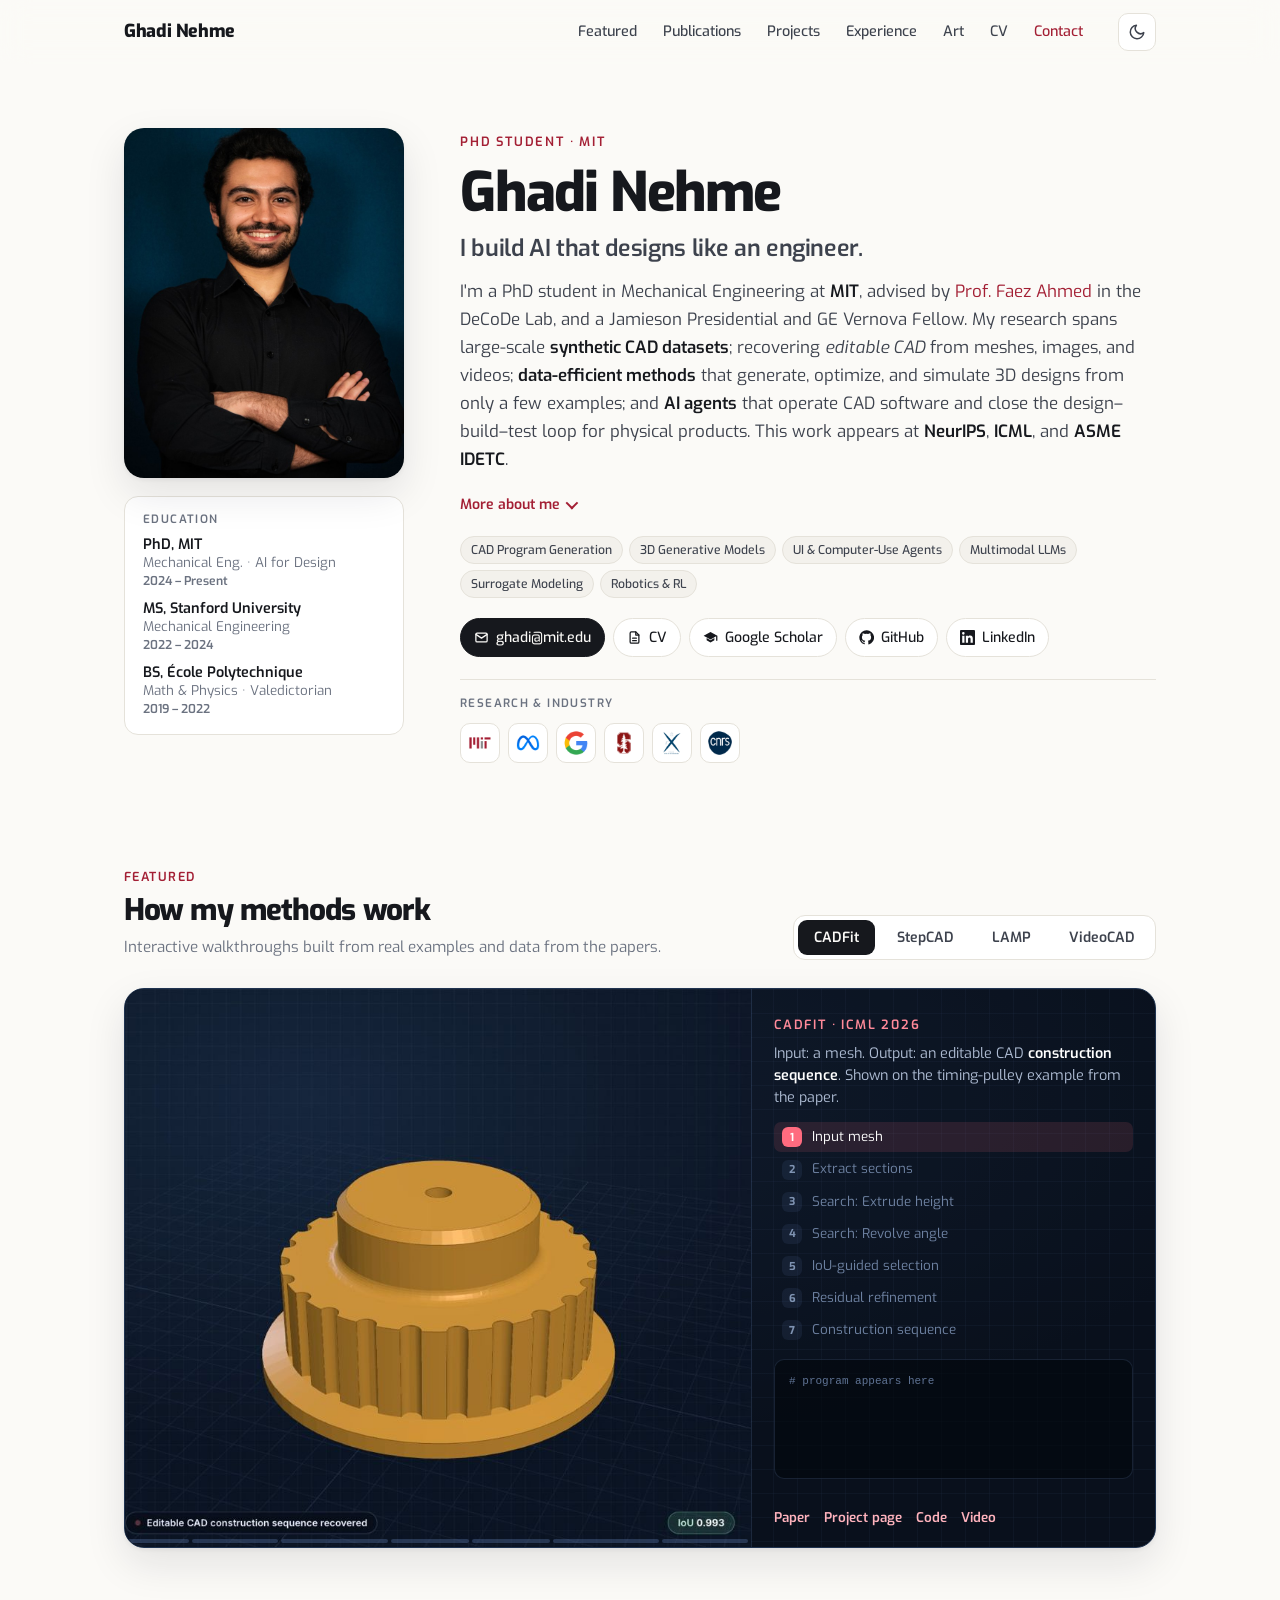
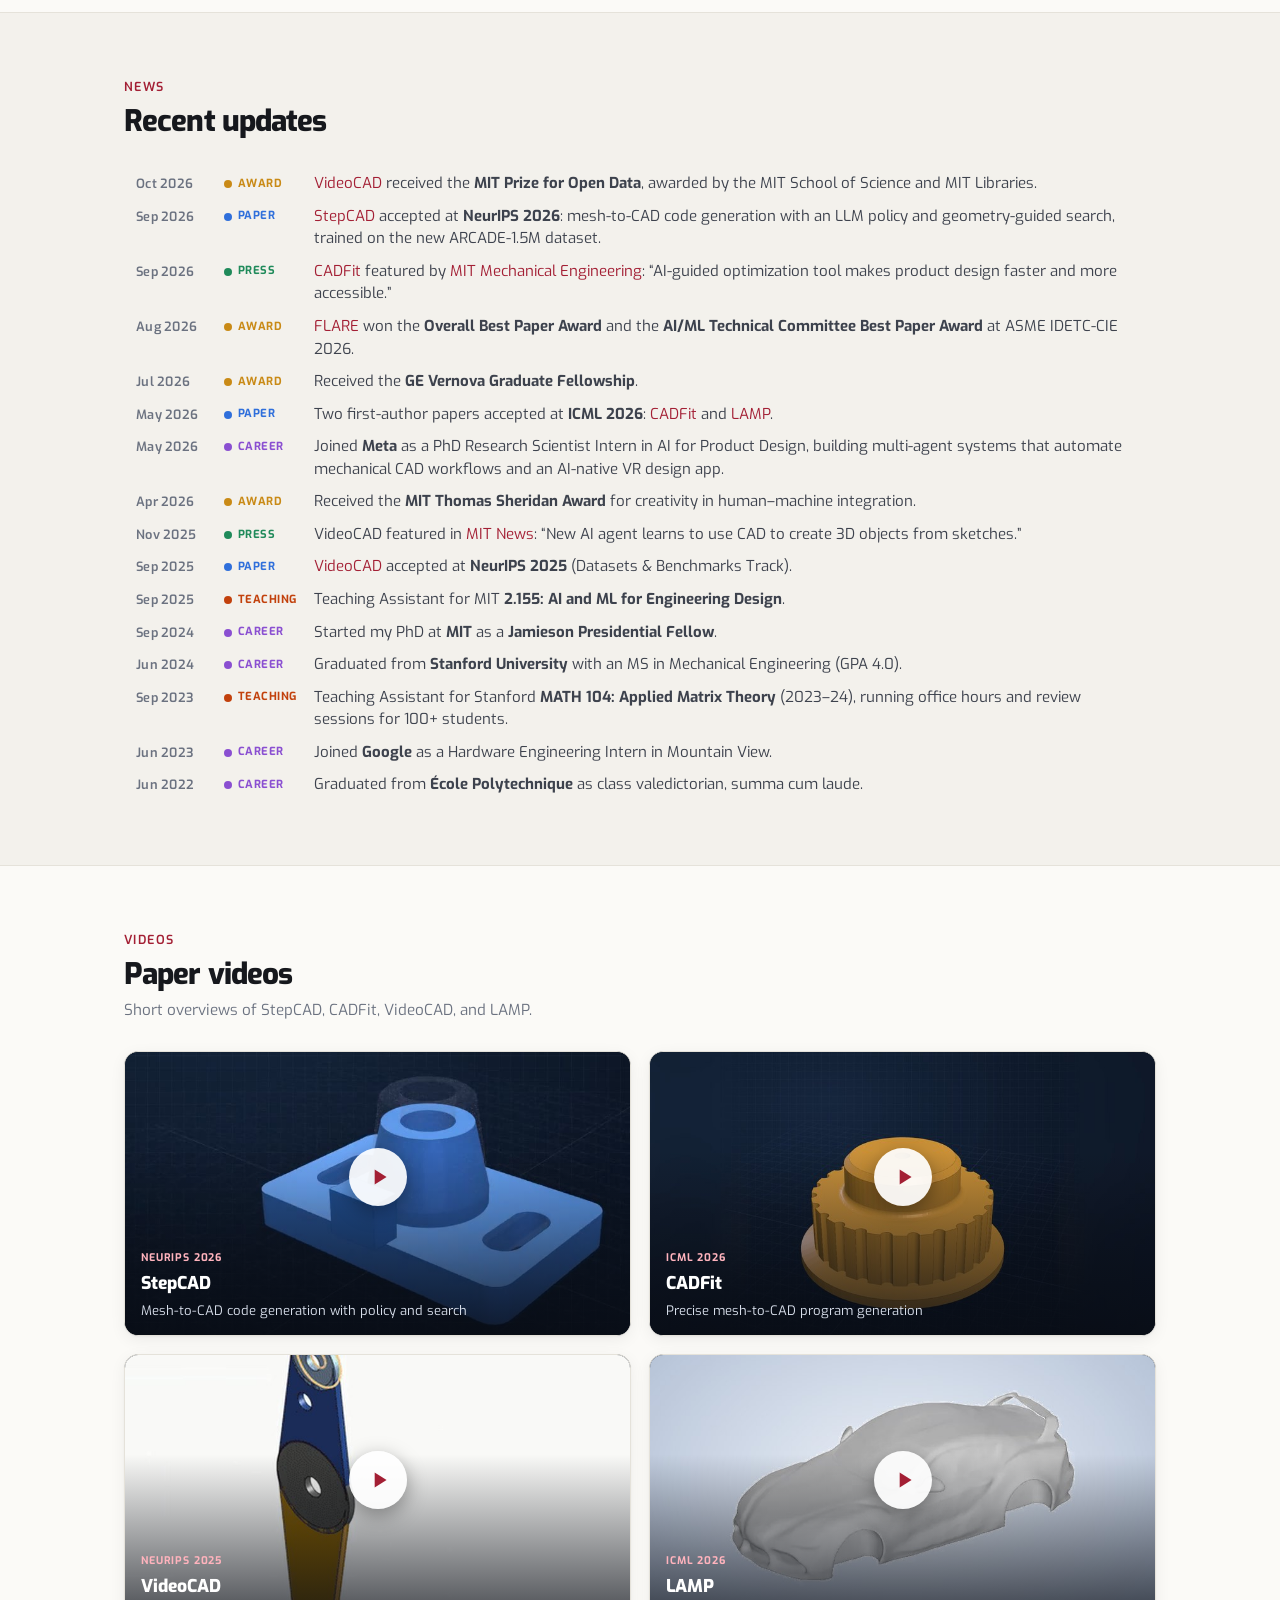
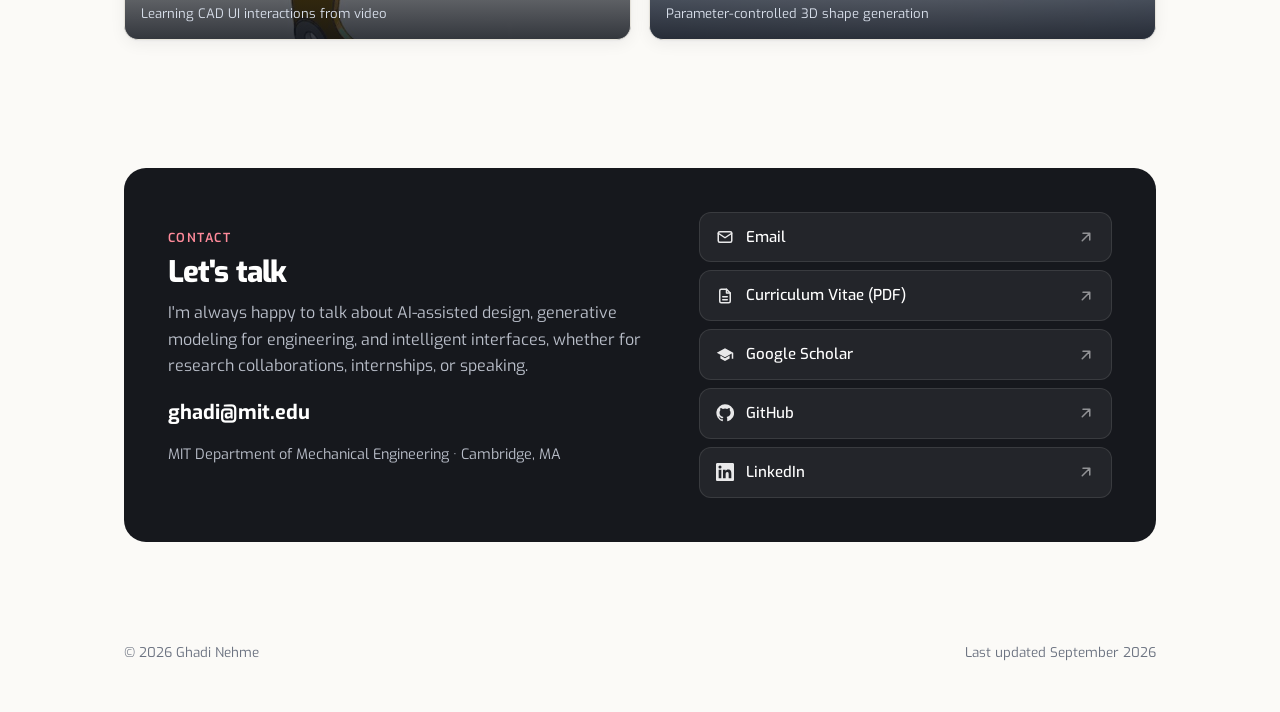
==== index.html @ 78002373 "Add StepCAD video to videos section, showcase and publications Co-Authored-By: Claude Opus 5.5 <nore" ====
<!DOCTYPE html>
<html lang="en">
<head>
  <meta charset="utf-8">
  <meta name="viewport" content="width=device-width, initial-scale=1">
  <title>Ghadi Nehme · MIT PhD Student in AI for Design</title>
  <meta name="description" content="Ghadi Nehme is a PhD student at MIT (DeCoDe Lab, advised by Prof. Faez Ahmed) working on AI for engineering design: CAD generation, 3D generative models, and design agents.">
  <meta name="author" content="Ghadi Nehme">
  <meta property="og:title" content="Ghadi Nehme · MIT · AI for engineering design">
  <meta property="og:description" content="MIT PhD student building AI for engineering design: StepCAD & VideoCAD (NeurIPS), CADFit & LAMP (ICML 2026), FLARE (IDETC 2026 Best Paper).">
  <meta property="og:type" content="website">
  <meta property="og:url" content="https://ghadinehme.com/">
  <meta name="twitter:card" content="summary_large_image">
  <meta property="og:image" content="https://ghadinehme.com/assets/img/og-2026.jpg">
  <meta property="og:image:width" content="1200">
  <meta property="og:image:height" content="630">
  <meta property="og:image:alt" content="Ghadi Nehme, PhD student at MIT: NeurIPS 2025 and 2026, ICML 2026, IDETC 2026 Best Paper">
  <meta name="twitter:title" content="Ghadi Nehme · MIT · AI for engineering design">
  <meta name="twitter:description" content="MIT PhD student building AI for engineering design: StepCAD & VideoCAD (NeurIPS), CADFit & LAMP (ICML 2026), FLARE (IDETC 2026 Best Paper).">
  <meta name="twitter:image" content="https://ghadinehme.com/assets/img/og-2026.jpg">
  <link rel="icon" href="assets/img/favicon.svg" type="image/svg+xml">
  <link rel="preconnect" href="https://fonts.googleapis.com">
  <link rel="preconnect" href="https://fonts.gstatic.com" crossorigin>
  <link href="https://fonts.googleapis.com/css2?family=Exo:ital,wght@0,400;0,500;0,600;0,700;0,800;1,400;1,500&display=swap" rel="stylesheet">
  <link rel="stylesheet" href="assets/css/style.css?v=20">

  <script>
    (function () {
      try {
        var t = localStorage.getItem('theme');
        if (!t) t = matchMedia('(prefers-color-scheme: dark)').matches ? 'dark' : 'light';
        document.documentElement.setAttribute('data-theme', t);
      } catch (e) {}
    })();
  </script>
  <script type="application/ld+json">
  {
    "@context": "https://schema.org",
    "@type": "Person",
    "name": "Ghadi Nehme",
    "jobTitle": "PhD Student",
    "affiliation": { "@type": "Organization", "name": "Massachusetts Institute of Technology" },
    "alumniOf": ["Stanford University", "École Polytechnique"],
    "email": "mailto:ghadi@mit.edu",
    "url": "https://ghadinehme.com/",
    "sameAs": [
      "https://scholar.google.com/citations?user=AfQYxYMAAAAJ",
      "https://github.com/ghadinehme",
      "https://www.linkedin.com/in/ghadi-nehme/"
    ]
  }
  </script>
  <link rel="canonical" href="https://ghadinehme.com/">
</head>
<body>
<a class="skip" href="#main">Skip to content</a>
<!-- SVG icon sprite -->
<svg width="0" height="0" style="position:absolute" aria-hidden="true">
  <defs>
    <symbol id="i-mail" viewBox="0 0 24 24" fill="none" stroke="currentColor" stroke-width="2" stroke-linecap="round" stroke-linejoin="round"><rect x="3" y="5" width="18" height="14" rx="2"/><path d="m3 7 9 6 9-6"/></symbol>
    <symbol id="i-file" viewBox="0 0 24 24" fill="none" stroke="currentColor" stroke-width="2" stroke-linecap="round" stroke-linejoin="round"><path d="M14 3H7a2 2 0 0 0-2 2v14a2 2 0 0 0 2 2h10a2 2 0 0 0 2-2V8z"/><path d="M14 3v5h5M9 13h6M9 17h6"/></symbol>
    <symbol id="i-scholar" viewBox="0 0 24 24" fill="currentColor"><path d="M12 3 1 9l11 6 9-4.91V17h2V9L12 3zm-6.18 9.72v3.8L12 20l6.18-3.48v-3.8L12 16.2l-6.18-3.48z"/></symbol>
    <symbol id="i-github" viewBox="0 0 24 24" fill="currentColor"><path d="M12 .5a11.5 11.5 0 0 0-3.64 22.41c.58.1.79-.25.79-.56v-2c-3.2.7-3.88-1.37-3.88-1.37-.52-1.33-1.28-1.69-1.28-1.69-1.05-.72.08-.7.08-.7 1.16.08 1.77 1.19 1.77 1.19 1.03 1.77 2.7 1.26 3.36.96.1-.75.4-1.26.73-1.55-2.55-.29-5.24-1.28-5.24-5.69 0-1.26.45-2.28 1.19-3.09-.12-.29-.52-1.46.11-3.05 0 0 .97-.31 3.17 1.18a11 11 0 0 1 5.77 0c2.2-1.49 3.17-1.18 3.17-1.18.63 1.59.23 2.76.11 3.05.74.81 1.19 1.83 1.19 3.09 0 4.42-2.7 5.39-5.26 5.68.41.36.78 1.06.78 2.14v3.17c0 .31.21.67.8.56A11.5 11.5 0 0 0 12 .5z"/></symbol>
    <symbol id="i-linkedin" viewBox="0 0 24 24" fill="currentColor"><path d="M20.45 20.45h-3.56v-5.57c0-1.33-.02-3.04-1.85-3.04-1.85 0-2.14 1.45-2.14 2.94v5.67H9.35V9h3.41v1.56h.05c.48-.9 1.64-1.85 3.37-1.85 3.6 0 4.27 2.37 4.27 5.46v6.28zM5.34 7.43a2.06 2.06 0 1 1 0-4.13 2.06 2.06 0 0 1 0 4.13zM7.12 20.45H3.56V9h3.56v11.45zM22.22 0H1.77C.79 0 0 .77 0 1.73v20.54C0 23.23.79 24 1.77 24h20.45c.98 0 1.78-.77 1.78-1.73V1.73C24 .77 23.2 0 22.22 0z"/></symbol>
    <symbol id="i-globe" viewBox="0 0 24 24" fill="none" stroke="currentColor" stroke-width="2" stroke-linecap="round"><circle cx="12" cy="12" r="9"/><path d="M3 12h18M12 3a14 14 0 0 1 0 18M12 3a14 14 0 0 0 0 18"/></symbol>
    <symbol id="i-pdf" viewBox="0 0 24 24" fill="none" stroke="currentColor" stroke-width="2" stroke-linecap="round" stroke-linejoin="round"><path d="M14 3H7a2 2 0 0 0-2 2v14a2 2 0 0 0 2 2h10a2 2 0 0 0 2-2V8z"/><path d="M14 3v5h5"/></symbol>
    <symbol id="i-code" viewBox="0 0 24 24" fill="none" stroke="currentColor" stroke-width="2" stroke-linecap="round" stroke-linejoin="round"><path d="m16 18 6-6-6-6M8 6l-6 6 6 6"/></symbol>
    <symbol id="i-web" viewBox="0 0 24 24" fill="none" stroke="currentColor" stroke-width="2" stroke-linecap="round" stroke-linejoin="round"><path d="M10 14a5 5 0 0 0 7 0l3-3a5 5 0 0 0-7-7l-1 1"/><path d="M14 10a5 5 0 0 0-7 0l-3 3a5 5 0 0 0 7 7l1-1"/></symbol>
    <symbol id="i-video" viewBox="0 0 24 24" fill="none" stroke="currentColor" stroke-width="2" stroke-linecap="round" stroke-linejoin="round"><rect x="2" y="5" width="15" height="14" rx="2"/><path d="m17 10 5-3v10l-5-3"/></symbol>
    <symbol id="i-quote" viewBox="0 0 24 24" fill="none" stroke="currentColor" stroke-width="2" stroke-linecap="round" stroke-linejoin="round"><path d="M4 7h6v6H6a2 2 0 0 1-2-2zM4 13c0 2 1 4 4 4M14 7h6v6h-4a2 2 0 0 1-2-2zM14 13c0 2 1 4 4 4"/></symbol>
    <symbol id="i-data" viewBox="0 0 24 24" fill="none" stroke="currentColor" stroke-width="2"><ellipse cx="12" cy="5" rx="8" ry="3"/><path d="M4 5v14c0 1.66 3.58 3 8 3s8-1.34 8-3V5M4 12c0 1.66 3.58 3 8 3s8-1.34 8-3"/></symbol>
    <symbol id="i-news" viewBox="0 0 24 24" fill="none" stroke="currentColor" stroke-width="2" stroke-linecap="round" stroke-linejoin="round"><path d="M4 4h13v16H6a2 2 0 0 1-2-2zM17 8h3v10a2 2 0 0 1-2 2"/><path d="M8 8h5M8 12h5M8 16h5"/></symbol>
    <symbol id="i-trophy" viewBox="0 0 24 24" fill="none" stroke="currentColor" stroke-width="2" stroke-linecap="round" stroke-linejoin="round"><path d="M8 21h8M12 17v4M7 4h10v5a5 5 0 0 1-10 0z"/><path d="M17 5h3v2a3 3 0 0 1-3 3M7 5H4v2a3 3 0 0 0 3 3"/></symbol>
    <symbol id="i-medal" viewBox="0 0 24 24" fill="none" stroke="currentColor" stroke-width="2" stroke-linecap="round" stroke-linejoin="round"><circle cx="12" cy="15" r="6"/><path d="M8.5 10.2 5 3h4l3 6M15.5 10.2 19 3h-4l-2 4"/><path d="m12 12.5.9 1.8 2 .3-1.45 1.4.35 2-1.8-.95-1.8.95.35-2-1.45-1.4 2-.3z"/></symbol>
    <symbol id="i-star" viewBox="0 0 24 24" fill="none" stroke="currentColor" stroke-width="2" stroke-linejoin="round"><path d="m12 3 2.8 5.7 6.2.9-4.5 4.4 1 6.2L12 17.3 6.5 20.2l1-6.2L3 9.6l6.2-.9z"/></symbol>
    <symbol id="i-cap" viewBox="0 0 24 24" fill="none" stroke="currentColor" stroke-width="2" stroke-linecap="round" stroke-linejoin="round"><path d="M22 9 12 4 2 9l10 5 10-5z"/><path d="M6 11v5c3 2 9 2 12 0v-5"/></symbol>
    <symbol id="i-gear" viewBox="0 0 24 24" fill="none" stroke="currentColor" stroke-width="2" stroke-linecap="round" stroke-linejoin="round"><circle cx="12" cy="12" r="3"/><path d="M19.4 15a1.7 1.7 0 0 0 .3 1.8l.1.1a2 2 0 1 1-2.8 2.8l-.1-.1a1.7 1.7 0 0 0-1.8-.3 1.7 1.7 0 0 0-1 1.5V21a2 2 0 1 1-4 0v-.1a1.7 1.7 0 0 0-1.1-1.5 1.7 1.7 0 0 0-1.8.3l-.1.1a2 2 0 1 1-2.8-2.8l.1-.1a1.7 1.7 0 0 0 .3-1.8 1.7 1.7 0 0 0-1.5-1H3a2 2 0 1 1 0-4h.1a1.7 1.7 0 0 0 1.5-1.1 1.7 1.7 0 0 0-.3-1.8l-.1-.1a2 2 0 1 1 2.8-2.8l.1.1a1.7 1.7 0 0 0 1.8.3H9a1.7 1.7 0 0 0 1-1.5V3a2 2 0 1 1 4 0v.1a1.7 1.7 0 0 0 1 1.5 1.7 1.7 0 0 0 1.8-.3l.1-.1a2 2 0 1 1 2.8 2.8l-.1.1a1.7 1.7 0 0 0-.3 1.8V9a1.7 1.7 0 0 0 1.5 1H21a2 2 0 1 1 0 4h-.1a1.7 1.7 0 0 0-1.5 1z"/></symbol>
    <symbol id="i-arrow" viewBox="0 0 24 24" fill="none" stroke="currentColor" stroke-width="2" stroke-linecap="round" stroke-linejoin="round"><path d="M7 17 17 7M8 7h9v9"/></symbol>
    <symbol id="i-up" viewBox="0 0 24 24" fill="none" stroke="currentColor" stroke-width="2" stroke-linecap="round" stroke-linejoin="round"><path d="m6 15 6-6 6 6"/></symbol>
    <symbol id="i-copy" viewBox="0 0 24 24" fill="none" stroke="currentColor" stroke-width="2" stroke-linecap="round" stroke-linejoin="round"><rect x="9" y="9" width="12" height="12" rx="2"/><path d="M5 15H4a1 1 0 0 1-1-1V4a1 1 0 0 1 1-1h10a1 1 0 0 1 1 1v1"/></symbol>
  </defs>
</svg>

<!-- ======================= NAV ======================= -->
<header class="nav" id="top">
  <div class="wrap">
    <a class="brand" href="#top">Ghadi Nehme</a>
    <button class="icon-btn menu-btn" id="menuBtn" aria-label="Open menu" aria-expanded="false">
      <svg viewBox="0 0 24 24" fill="none" stroke="currentColor" stroke-width="2" stroke-linecap="round"><path d="M4 7h16M4 12h16M4 17h16"/></svg>
    </button>
    <ul class="nav-links" id="navLinks">
      <li><a href="#research">Featured</a></li>
      <li><a href="publications.html">Publications</a></li>
      <li><a href="projects.html">Projects</a></li>
      <li><a href="experience.html">Experience</a></li>
      <li><a href="art.html">Art</a></li>
      <li><a href="assets/Ghadi_Nehme_CV.pdf" target="_blank" rel="noopener">CV</a></li>
      <li><a href="#contact">Contact</a></li>
    </ul>
    <button class="icon-btn theme-btn" id="themeBtn" aria-label="Toggle dark mode">
      <svg class="moon" viewBox="0 0 24 24" fill="none" stroke="currentColor" stroke-width="2" stroke-linecap="round" stroke-linejoin="round"><path d="M21 12.8A9 9 0 1 1 11.2 3a7 7 0 0 0 9.8 9.8z"/></svg>
      <svg class="sun" viewBox="0 0 24 24" fill="none" stroke="currentColor" stroke-width="2" stroke-linecap="round"><circle cx="12" cy="12" r="4"/><path d="M12 2v2M12 20v2M4.9 4.9l1.4 1.4M17.7 17.7l1.4 1.4M2 12h2M20 12h2M4.9 19.1l1.4-1.4M17.7 6.3l1.4-1.4"/></svg>
    </button>
  </div>
</header>

<main id="main">
<!-- ======================= HERO / ABOUT ======================= -->
<section class="hero" id="about">
  <div class="wrap">
    <div class="hero-grid">
      <aside class="hero-side">
        <div class="portrait">
          <img src="assets/img/headshot.jpg" alt="Portrait of Ghadi Nehme" width="800" height="1000">
        </div>
        <div class="side-card">
          <h4>Education</h4>
          <div class="edu-mini">
            <div><b>PhD, MIT</b><span>Mechanical Eng. · AI for Design</span><span class="yr">2024 – Present</span></div>
            <div><b>MS, Stanford University</b><span>Mechanical Engineering</span><span class="yr">2022 – 2024</span></div>
            <div><b>BS, École Polytechnique</b><span>Math &amp; Physics · Valedictorian</span><span class="yr">2019 – 2022</span></div>
          </div>
        </div>
      </aside>

      <div>
        <span class="eyebrow">PhD Student · MIT</span>
        <h1>Ghadi Nehme</h1>
        <p class="tagline">I build AI that designs like an engineer.</p>
        <div class="bio">
          <p class="lede">
            I'm a PhD student in Mechanical Engineering at <strong>MIT</strong>, advised by
            <a href="https://decode.mit.edu/" target="_blank" rel="noopener">Prof. Faez Ahmed</a> in the DeCoDe Lab, and a
            Jamieson Presidential and GE Vernova Fellow.
            My research spans large-scale <strong>synthetic CAD datasets</strong>; recovering <em>editable CAD</em> from meshes,
            images, and videos; <strong>data-efficient methods</strong> that generate, optimize, and simulate 3D designs from only a
            few examples; and <strong>AI agents</strong> that operate CAD software and close the design–build–test loop for physical
            products. This work appears at <strong>NeurIPS</strong>, <strong>ICML</strong>, and <strong>ASME IDETC</strong>.
          </p>
          <details class="more-bio">
            <summary>More about me</summary>
            <p>
              My projects cover the full design pipeline. <a href="publications.html#pub-videocad">VideoCAD</a> is a dataset of
              41K+ videos for teaching agents to use CAD software, and <a href="publications.html#pub-cadbench">CADBench</a> benchmarks
              CAD generation across input types. <a href="publications.html#pub-cadfit">CADFit</a> and <a href="publications.html#pub-stepcad">StepCAD</a> recover
              precise, editable CAD programs from meshes and images. <a href="publications.html#pub-lamp">LAMP</a> and <a href="publications.html#pub-flare">FLARE</a>
              generate 3D designs, optimize them for performance such as aerodynamic drag, and predict their physical behavior from
              only a few examples. My current work closes the loop with <strong>autonomous design–build–test–refine cycles for
              physical products</strong>, with a robot in the loop.
            </p>
            <p>
              FLARE received the <strong>Overall Best Paper Award</strong> at ASME IDETC 2026, and my research has been covered by
              <a href="https://news.mit.edu/2025/new-ai-agent-learns-use-cad-create-3d-objects-sketches-1119" target="_blank" rel="noopener">MIT News</a> and
              <a href="https://meche.mit.edu/news-media/ai-guided-optimization-tool-makes-product-design-faster-and-more-accessible" target="_blank" rel="noopener">MIT Mechanical Engineering</a>. In summer 2026, I interned at
              <strong>Meta</strong> as a PhD Research Scientist, building multi-agent systems and an AI-native VR environment for
              mechanical design.
            </p>
            <p>
              Before MIT, I earned an MS in Mechanical Engineering at <strong>Stanford University</strong>, where I worked on surgical
              robots, reinforcement learning, and neural decoding, and a BS in Mathematics and Physics at
              <strong>École Polytechnique</strong>, where I graduated as class valedictorian. I have also interned at
              <strong>Google</strong> and CNRS.
            </p>
            <p>
              Outside research, I draw and paint: see some of my <a href="art.html">paintings and drawings</a>.
            </p>
          </details>
        </div>

        <div class="interests" aria-label="Research interests">
          <span class="tag">CAD Program Generation</span>
          <span class="tag">3D Generative Models</span>
          <span class="tag">UI &amp; Computer-Use Agents</span>
          <span class="tag">Multimodal LLMs</span>
          <span class="tag">Surrogate Modeling</span>
          <span class="tag">Robotics &amp; RL</span>
        </div>

        <div class="links" style="margin-top:20px">
          <a class="pill primary" href="mailto:ghadi@mit.edu"><svg><use href="#i-mail"/></svg>ghadi@mit.edu</a>
          <a class="pill" href="assets/Ghadi_Nehme_CV.pdf" target="_blank" rel="noopener"><svg><use href="#i-file"/></svg>CV</a>
          <a class="pill" href="https://scholar.google.com/citations?user=AfQYxYMAAAAJ&amp;hl=en" target="_blank" rel="noopener"><svg><use href="#i-scholar"/></svg>Google Scholar</a>
          <a class="pill" href="https://github.com/ghadinehme" target="_blank" rel="noopener"><svg><use href="#i-github"/></svg>GitHub</a>
          <a class="pill" href="https://www.linkedin.com/in/ghadi-nehme/" target="_blank" rel="noopener"><svg><use href="#i-linkedin"/></svg>LinkedIn</a>
        </div>

        <div class="affil" aria-label="Affiliations">
          <span class="affil-label">Research &amp; industry</span>
          <div class="affil-logos">
            <a href="experience.html#experience" title="MIT"><img src="assets/img/logos/mit.png" alt="MIT" width="28" height="28"></a>
            <a href="experience.html#experience" title="Meta"><img src="assets/img/logos/meta.png" alt="Meta" width="28" height="28"></a>
            <a href="experience.html#experience" title="Google"><img src="assets/img/logos/google.png" alt="Google" width="28" height="28"></a>
            <a href="experience.html#experience" title="Stanford University"><img src="assets/img/logos/stanford.png" alt="Stanford University" width="28" height="28"></a>
            <a href="experience.html#experience" title="École Polytechnique"><img src="assets/img/logos/polytechnique.png" alt="École Polytechnique" width="28" height="28"></a>
            <a href="experience.html#experience" title="CNRS"><img src="assets/img/logos/cnrs.png" alt="CNRS" width="28" height="28"></a>
          </div>
        </div>
      </div>
    </div>

  </div>
</section>

<!-- ======================= RESEARCH SHOWCASE ======================= -->
<section class="block showcase" id="research">
  <div class="wrap">
    <div class="sec-head">
      <div>
        <span class="sec-num">FEATURED</span>
        <h2>How my methods work</h2>
        <p>Interactive walkthroughs built from real examples and data from the papers.</p>
      </div>
      <div class="sc-tabs" role="tablist" aria-label="Research showcase">
        <button class="sc-tab active" role="tab" aria-selected="true" data-tab="cadfit">CADFit</button>
        <button class="sc-tab" role="tab" aria-selected="false" data-tab="stepcad">StepCAD</button>
        <button class="sc-tab" role="tab" aria-selected="false" data-tab="lamp">LAMP</button>
        <button class="sc-tab" role="tab" aria-selected="false" data-tab="videocad">VideoCAD</button>
      </div>
    </div>

    <!-- CADFit -->
    <div class="sc-stage sc-panel active" id="panel-cadfit" data-panel="cadfit" role="tabpanel">
      <div class="sc-view cf-view">
        <video id="cfVideo" src="assets/showcase/cadfit/cadfit_walkthrough.mp4" poster="assets/showcase/cadfit/cadfit_poster.jpg"
               autoplay muted loop playsinline preload="auto" aria-label="CADFit reconstructing a timing pulley from a mesh, step by step"></video>
        <div class="cf-timeline" id="cfTimeline" aria-label="Walkthrough timeline"></div>
      </div>
      <aside class="sc-side">
        <div class="sc-head">
          <span class="eyebrow">CADFit · ICML 2026</span>
          <p>Input: a mesh. Output: an editable CAD <em>construction sequence</em>. Shown on the timing-pulley example from the paper.</p>
        </div>
        <ol class="cf-steps" id="cfSteps"></ol>
        <pre class="sc-code" id="cfCode" aria-label="CadQuery program"></pre>
        <div class="sc-links"><a href="publications.html#pub-cadfit">Paper</a><a href="https://ghadinehme.com/cadfit.github.io/" target="_blank" rel="noopener">Project page</a><a href="https://github.com/ghadinehme/CADFit" target="_blank" rel="noopener">Code</a><a href="https://www.youtube.com/watch?v=YBYm-moWSEs" target="_blank" rel="noopener">Video</a></div>
      </aside>
    </div>

    <!-- StepCAD -->
    <div class="sc-stage sc-panel" id="panel-stepcad" data-panel="stepcad" role="tabpanel" hidden>
      <div class="sc-view cf-view">
        <video id="stVideo" src="assets/showcase/stepcad/stepcad_walkthrough.mp4" poster="assets/showcase/stepcad/stepcad_poster.jpg"
               muted loop playsinline preload="none" aria-label="StepCAD generating a CAD program step by step and refining it with tree search"></video>
        <div class="cf-timeline" id="stTimeline" aria-label="Walkthrough timeline"></div>
      </div>
      <aside class="sc-side">
        <div class="sc-head">
          <span class="eyebrow">StepCAD · NeurIPS 2026</span>
          <p>A state-conditioned LLM policy writes the CAD program <em>step by step</em>, then a geometry-guided tree search refines it with local edits ranked by IoU.</p>
        </div>
        <ol class="cf-steps" id="stSteps"></ol>
        <pre class="sc-code" id="stCode" aria-label="CadQuery program"></pre>
        <div class="sc-links"><a href="publications.html#pub-stepcad">Paper</a><a href="https://ghadinehme.com/stepcad.github.io/" target="_blank" rel="noopener">Project page</a><a href="https://github.com/ghadinehme/StepCAD" target="_blank" rel="noopener">Code</a><a href="assets/papers/stepcad_neurips2026.pdf" target="_blank" rel="noopener">PDF</a><a href="https://www.youtube.com/watch?v=AdfTSnQpQqs" target="_blank" rel="noopener">Video</a></div>
      </aside>
    </div>

    <!-- LAMP -->
    <div class="sc-stage sc-panel" id="panel-lamp" data-panel="lamp" role="tabpanel" hidden>
      <div class="sc-view lamp-view">
        <div class="lamp-img"><img id="lampImg" alt="LAMP-generated car shape" width="568" height="336"></div>
        <div class="lamp-ctrl">
          <div class="lamp-readout"><span id="lampParam">Roof height</span><b id="lampZone">Dataset range</b></div>
          <div class="lamp-track">
            <div class="lamp-zones"><span class="ex">Extrapolation</span><span class="in">Training range</span><span class="ex">Extrapolation</span></div>
            <input type="range" id="lampSlider" min="0" max="9" step="1" value="4" aria-label="Design parameter">
          </div>
          <div class="lamp-legend"><span>−100% extrapolation</span><span>training range</span><span>+100% extrapolation</span></div>
          <div class="lamp-chips" id="lampChips"></div>
          <button type="button" class="lamp-opt-btn" id="lampOptBtn">Show drag optimization</button>
        </div>
        <figure class="lamp-opt" id="lampOpt" hidden>
          <img src="assets/showcase/lamp/drag_optimization.jpg" alt="Reference cars versus LAMP-optimized cars with drag coefficient reduced by about 10 percent" loading="lazy">
          <figcaption>Performance-guided optimization: with the design parameters held fixed, LAMP searches its weight space for lower-drag shapes, reducing C<sub>d</sub> by up to ~10%.</figcaption>
        </figure>
      </div>
      <aside class="sc-side">
        <div class="sc-head">
          <span class="eyebrow">LAMP · ICML 2026</span>
          <p>Drag the slider. Every shape is generated by LAMP from a small set of examples, including shapes up to 100% beyond the training range.</p>
        </div>
        <ol class="sc-list">
          <li><b>Align.</b> Overfit one SDF network per exemplar from a shared initialization, so all shapes live in one aligned weight space.</li>
          <li><b>Mix.</b> Solve for affine weights <code>w = &Sigma; &alpha;<sub>i</sub> w<sub>i</sub></code>, with <code>&Sigma; &alpha;<sub>i</sub> = 1</code>, that hit the requested parameter values.</li>
          <li><b>Decode.</b> Extract the mesh with marching cubes. A linearity-mismatch score flags unsafe extrapolations.</li>
          <li><b>Optimize.</b> With parameters fixed, search the same space for better performance, such as lower aerodynamic drag.</li>
        </ol>
        <div class="sc-stats"><div><b>50</b><span>training shapes</span></div><div><b>±100%</b><span>safe extrapolation</span></div></div>
        <div class="sc-links"><a href="publications.html#pub-lamp">Paper</a><a href="https://ghadinehme.com/lamp.github.io/" target="_blank" rel="noopener">Project page</a><a href="https://github.com/ghadinehme/LAMP" target="_blank" rel="noopener">Code</a><a href="https://www.youtube.com/watch?v=DiuyUY8uyp4" target="_blank" rel="noopener">Video</a></div>
      </aside>
    </div>

    <!-- VideoCAD -->
    <div class="sc-stage sc-panel" id="panel-videocad" data-panel="videocad" role="tabpanel" hidden>
      <div class="sc-view vc-view">
        <div class="vc-modes" role="tablist" aria-label="VideoCAD views">
          <button class="vc-mode active" data-mode="episodes" type="button">Dataset episodes</button>
          <button class="vc-mode" data-mode="i2c" type="button">Image → CAD</button>
          <button class="vc-mode" data-mode="auto" type="button">Autocomplete</button>
        </div>
        <div class="vc-pane" data-mode="episodes">
          <div class="vc-browser">
            <div class="vc-bar"><i></i><i></i><i></i><span>cad.onshape.com · VideoCAD episode <b id="vcId"></b></span></div>
            <img id="vcVideo" alt="Automated agent building a CAD model in the Onshape interface">
          </div>
          <div class="vc-picker" id="vcPicker" aria-label="Choose an episode"></div>
        </div>
        <div class="vc-pane" data-mode="i2c" hidden>
          <p class="vc-note">VideoCADFormer sees only a target image and the live UI, and operates Onshape action by action to build the CAD model.</p>
          <div class="vc-grid" id="vcI2C"></div>
        </div>
        <div class="vc-pane" data-mode="auto" hidden>
          <p class="vc-note">Starting from a partially built model, VideoCADFormer completes the design to match the target image.</p>
          <div class="vc-grid auto" id="vcAuto"></div>
        </div>
      </div>
      <aside class="sc-side">
        <div class="sc-head">
          <span class="eyebrow">VideoCAD · NeurIPS 2025</span>
          <p>Real episodes from the dataset: an automated agent rebuilds human-made CAD models in Onshape, one UI action at a time.</p>
        </div>
        <div class="vc-policy">
          <div class="vc-in"><img id="vcTarget" alt="Target shape" width="96" height="96"><span>Target shape <code>I</code></span></div>
          <div class="vc-arrow">+ UI frames <code>o<sub>t−k:t</sub></code> &rarr; <b>VideoCADFormer</b> &rarr; next action <code>a<sub>t</sub></code></div>
        </div>
        <div class="vc-actions">
          <span>MoveTo(x, y)</span><span>Click</span><span>PressKey(k, n)</span><span>Type(v)</span><span>Scroll(s)</span>
        </div>
        <div class="sc-stats"><div><b>41K+</b><span>annotated videos</span></div><div><b>186</b><span>actions per task on average</span></div><div><b>20&times;</b><span>longer than prior UI datasets</span></div></div>
        <div class="sc-links"><a href="publications.html#pub-videocad">Paper</a><a href="https://ghadinehme.com/videocad.github.io/" target="_blank" rel="noopener">Project page</a><a href="https://github.com/ghadinehme/VideoCAD" target="_blank" rel="noopener">Code</a><a href="https://www.youtube.com/watch?v=1C6KqY-3Okw" target="_blank" rel="noopener">Video</a></div>
      </aside>
    </div>
  </div>
</section>

<!-- ======================= NEWS ======================= -->
<section class="block alt" id="news">
  <div class="wrap">
    <div class="sec-head">
      <div>
        <span class="sec-num">NEWS</span>
        <h2>Recent updates</h2>
      </div>
    </div>
    <ul class="news" id="newsList">
      <li><time>Oct 2026</time><span class="cat cat-award">Award</span><div><a href="publications.html#pub-videocad">VideoCAD</a> received the <b>MIT Prize for Open Data</b>, awarded by the MIT School of Science and MIT Libraries.</div></li>
      <li><time>Sep 2026</time><span class="cat cat-paper">Paper</span><div><a href="publications.html#pub-stepcad">StepCAD</a> accepted at <b>NeurIPS 2026</b>: mesh-to-CAD code generation with an LLM policy and geometry-guided search, trained on the new ARCADE-1.5M dataset.</div></li>
      <li><time>Sep 2026</time><span class="cat cat-press">Press</span><div><a href="publications.html#pub-cadfit">CADFit</a> featured by <a href="https://meche.mit.edu/news-media/ai-guided-optimization-tool-makes-product-design-faster-and-more-accessible" target="_blank" rel="noopener">MIT Mechanical Engineering</a>: “AI-guided optimization tool makes product design faster and more accessible.”</div></li>
      <li><time>Aug 2026</time><span class="cat cat-award">Award</span><div><a href="publications.html#pub-flare">FLARE</a> won the <b>Overall Best Paper Award</b> and the <b>AI/ML Technical Committee Best Paper Award</b> at ASME IDETC-CIE 2026.</div></li>
      <li><time>Jul 2026</time><span class="cat cat-award">Award</span><div>Received the <b>GE Vernova Graduate Fellowship</b>.</div></li>
      <li><time>May 2026</time><span class="cat cat-paper">Paper</span><div>Two first-author papers accepted at <b>ICML 2026</b>: <a href="publications.html#pub-cadfit">CADFit</a> and <a href="publications.html#pub-lamp">LAMP</a>.</div></li>
      <li><time>May 2026</time><span class="cat cat-career">Career</span><div>Joined <b>Meta</b> as a PhD Research Scientist Intern in AI for Product Design, building multi-agent systems that automate mechanical CAD workflows and an AI-native VR design app.</div></li>
      <li><time>Apr 2026</time><span class="cat cat-award">Award</span><div>Received the <b>MIT Thomas Sheridan Award</b> for creativity in human–machine integration.</div></li>
      <li><time>Nov 2025</time><span class="cat cat-press">Press</span><div>VideoCAD featured in <a href="https://news.mit.edu/2025/new-ai-agent-learns-use-cad-create-3d-objects-sketches-1119" target="_blank" rel="noopener">MIT News</a>: “New AI agent learns to use CAD to create 3D objects from sketches.”</div></li>
      <li><time>Sep 2025</time><span class="cat cat-paper">Paper</span><div><a href="publications.html#pub-videocad">VideoCAD</a> accepted at <b>NeurIPS 2025</b> (Datasets &amp; Benchmarks Track).</div></li>
      <li><time>Sep 2025</time><span class="cat cat-teaching">Teaching</span><div>Teaching Assistant for MIT <b>2.155: AI and ML for Engineering Design</b>.</div></li>
      <li><time>Sep 2024</time><span class="cat cat-career">Career</span><div>Started my PhD at <b>MIT</b> as a <b>Jamieson Presidential Fellow</b>.</div></li>
      <li><time>Jun 2024</time><span class="cat cat-career">Career</span><div>Graduated from <b>Stanford University</b> with an MS in Mechanical Engineering (GPA 4.0).</div></li>
      <li><time>Sep 2023</time><span class="cat cat-teaching">Teaching</span><div>Teaching Assistant for Stanford <b>MATH 104: Applied Matrix Theory</b> (2023–24), running office hours and review sessions for 100+ students.</div></li>
      <li><time>Jun 2023</time><span class="cat cat-career">Career</span><div>Joined <b>Google</b> as a Hardware Engineering Intern in Mountain View.</div></li>
      <li><time>Jun 2022</time><span class="cat cat-career">Career</span><div>Graduated from <b>École Polytechnique</b> as class valedictorian, summa cum laude.</div></li>
    </ul>
  </div>
</section>

<!-- ======================= VIDEOS ======================= -->
<section class="block" id="videos">
  <div class="wrap">
    <div class="sec-head">
      <div>
        <span class="sec-num">VIDEOS</span>
        <h2>Paper videos</h2>
        <p>Short overviews of StepCAD, CADFit, VideoCAD, and LAMP.</p>
      </div>
    </div>
    <div class="videos">
      <button class="video-card" type="button" data-yt="AdfTSnQpQqs" aria-label="Play the StepCAD video">
        <img src="assets/img/videos/p_stepcad.jpg" alt="" loading="lazy" width="800" height="450">
        <span class="vc-play" aria-hidden="true"><svg viewBox="0 0 24 24"><path d="M8 5v14l11-7z" fill="currentColor"/></svg></span>
        <span class="vc-meta"><span class="vc-venue">NeurIPS 2026</span><b>StepCAD</b><span>Mesh-to-CAD code generation with policy and search</span></span>
      </button>
      <button class="video-card" type="button" data-yt="YBYm-moWSEs" aria-label="Play the CADFit video">
        <img src="assets/img/videos/p_cadfit.jpg" alt="" loading="lazy" width="800" height="450">
        <span class="vc-play" aria-hidden="true"><svg viewBox="0 0 24 24"><path d="M8 5v14l11-7z" fill="currentColor"/></svg></span>
        <span class="vc-meta"><span class="vc-venue">ICML 2026</span><b>CADFit</b><span>Precise mesh-to-CAD program generation</span></span>
      </button>
      <button class="video-card" type="button" data-yt="1C6KqY-3Okw" aria-label="Play the VideoCAD video">
        <img src="assets/img/videos/p_videocad.jpg" alt="" loading="lazy" width="800" height="450">
        <span class="vc-play" aria-hidden="true"><svg viewBox="0 0 24 24"><path d="M8 5v14l11-7z" fill="currentColor"/></svg></span>
        <span class="vc-meta"><span class="vc-venue">NeurIPS 2025</span><b>VideoCAD</b><span>Learning CAD UI interactions from video</span></span>
      </button>
      <button class="video-card" type="button" data-yt="DiuyUY8uyp4" aria-label="Play the LAMP video">
        <img src="assets/img/videos/p_lamp.jpg" alt="" loading="lazy" width="800" height="450">
        <span class="vc-play" aria-hidden="true"><svg viewBox="0 0 24 24"><path d="M8 5v14l11-7z" fill="currentColor"/></svg></span>
        <span class="vc-meta"><span class="vc-venue">ICML 2026</span><b>LAMP</b><span>Parameter-controlled 3D shape generation</span></span>
      </button>
    </div>
  </div>
</section>

<!-- ======================= CONTACT ======================= -->
<section class="block" id="contact">
  <div class="wrap">
    <div class="contact reveal">
      <div style="position:relative">
        <span class="sec-num" style="color:#ff8a9a">CONTACT</span>
        <h2>Let's talk</h2>
        <p>I'm always happy to talk about AI-assisted design, generative modeling for engineering, and intelligent interfaces, whether for research collaborations, internships, or speaking.</p>
        <a class="email" href="mailto:ghadi@mit.edu">ghadi@mit.edu</a>
        <p style="margin-top:14px;font-size:.9rem">MIT Department of Mechanical Engineering · Cambridge, MA</p>
      </div>
      <div class="contact-links">
        <a href="mailto:ghadi@mit.edu"><svg><use href="#i-mail"/></svg>Email<svg class="arrow"><use href="#i-arrow"/></svg></a>
        <a href="assets/Ghadi_Nehme_CV.pdf" target="_blank" rel="noopener"><svg><use href="#i-file"/></svg>Curriculum Vitae (PDF)<svg class="arrow"><use href="#i-arrow"/></svg></a>
        <a href="https://scholar.google.com/citations?user=AfQYxYMAAAAJ&amp;hl=en" target="_blank" rel="noopener"><svg><use href="#i-scholar"/></svg>Google Scholar<svg class="arrow"><use href="#i-arrow"/></svg></a>
        <a href="https://github.com/ghadinehme" target="_blank" rel="noopener"><svg><use href="#i-github"/></svg>GitHub<svg class="arrow"><use href="#i-arrow"/></svg></a>
        <a href="https://www.linkedin.com/in/ghadi-nehme/" target="_blank" rel="noopener"><svg><use href="#i-linkedin"/></svg>LinkedIn<svg class="arrow"><use href="#i-arrow"/></svg></a>
      </div>
    </div>
  </div>
</section>

</main>

<footer>
  <div class="wrap">
    <span>© <span id="year">2026</span> Ghadi Nehme</span>
    <span>Last updated September 2026</span>
  </div>
</footer>

<button class="icon-btn to-top" id="toTop" aria-label="Back to top"><svg><use href="#i-up"/></svg></button>

<script src="assets/js/main.js?v=7"></script>
<script src="assets/js/showcase.js?v=8"></script>
</body>
</html>
---- assets/css/style.css ----
/* ==========================================================================
   Ghadi Nehme — personal academic website
   ========================================================================== */

:root {
  --bg: #fbfaf7;
  --bg-alt: #f3f1ec;
  --surface: #ffffff;
  --ink: #16181d;
  --ink-2: #3d424d;
  --muted: #6b7280;
  --line: #e5e2da;
  --accent: #a31f34;          /* MIT red */
  --accent-soft: #fbeef0;
  --navy: #13345b;
  --navy-soft: #e9eff7;
  --gold: #a4731c;
  --gold-soft: #fbf3e1;
  --green: #1f6f4a;
  --green-soft: #e6f4ec;
  --shadow: 0 1px 2px rgba(16, 24, 40, .04), 0 4px 16px rgba(16, 24, 40, .06);
  --shadow-lg: 0 2px 4px rgba(16, 24, 40, .05), 0 16px 40px rgba(16, 24, 40, .10);
  --radius: 14px;
  --maxw: 1080px;
  --serif: var(--sans);   /* single typeface site-wide */
  --sans: "Exo", -apple-system, BlinkMacSystemFont, "Segoe UI", Roboto, sans-serif;
  --nav-h: 64px;
  color-scheme: light;
}

:root[data-theme="dark"] {
  --bg: #0f1115;
  --bg-alt: #151820;
  --surface: #181b23;
  --ink: #eef0f4;
  --ink-2: #c3c8d2;
  --muted: #8b93a3;
  --line: #2a2f3a;
  --accent: #ff6b7f;
  --accent-soft: #3a1c23;
  --navy: #8fb8ff;
  --navy-soft: #1a2638;
  --gold: #f0bf5a;
  --gold-soft: #332813;
  --green: #6fd3a0;
  --green-soft: #15291f;
  --shadow: 0 1px 2px rgba(0, 0, 0, .3), 0 4px 16px rgba(0, 0, 0, .25);
  --shadow-lg: 0 2px 4px rgba(0, 0, 0, .3), 0 16px 40px rgba(0, 0, 0, .4);
  color-scheme: dark;
}

* { box-sizing: border-box; }
html { scroll-behavior: smooth; scroll-padding-top: calc(var(--nav-h) + 16px); }
body {
  margin: 0;
  font: 16px/1.65 var(--sans);
  color: var(--ink-2);
  background: var(--bg);
  -webkit-font-smoothing: antialiased;
  transition: background .3s, color .3s;
}
img { max-width: 100%; display: block; }
a { color: var(--accent); text-decoration: none; }
a:hover { text-decoration: underline; text-underline-offset: 3px; }
h1, h2, h3, h4 { color: var(--ink); margin: 0; line-height: 1.2; }
p { margin: 0 0 1em; }
ul { margin: 0; padding-left: 1.2em; }
.wrap { max-width: var(--maxw); margin: 0 auto; padding-inline: 24px; }
.sr-only { position: absolute; width: 1px; height: 1px; overflow: hidden; clip: rect(0 0 0 0); }

/* ---------- Navigation ---------- */
.nav {
  position: sticky; top: 0; z-index: 50;
  height: var(--nav-h);
  background: color-mix(in srgb, var(--bg) 82%, transparent);
  backdrop-filter: saturate(160%) blur(14px);
  -webkit-backdrop-filter: saturate(160%) blur(14px);
  border-bottom: 1px solid transparent;
  transition: border-color .3s;
}
.nav.scrolled { border-bottom-color: var(--line); }
.nav .wrap { height: 100%; display: flex; align-items: center; gap: 24px; }
.brand { font-size: 1.12rem; font-weight: 800; color: var(--ink); letter-spacing: -.02em; }
.brand:hover { text-decoration: none; }
.nav-links { display: flex; gap: 4px; margin-left: auto; list-style: none; padding: 0; }
.nav-links a {
  display: block; padding: 6px 11px; border-radius: 8px;
  color: var(--ink-2); font-size: .9rem; font-weight: 500;
}
.nav-links a:hover { background: var(--bg-alt); text-decoration: none; color: var(--ink); }
.nav-links a.active { color: var(--accent); }
.icon-btn {
  width: 38px; height: 38px; border-radius: 10px; border: 1px solid var(--line);
  background: var(--surface); color: var(--ink-2); display: grid; place-items: center; cursor: pointer;
}
.icon-btn:hover { color: var(--ink); border-color: var(--muted); }
.icon-btn svg { width: 18px; height: 18px; }
.menu-btn { display: none; }
.theme-btn .sun { display: none; }
:root[data-theme="dark"] .theme-btn .sun { display: block; }
:root[data-theme="dark"] .theme-btn .moon { display: none; }

@media (max-width: 900px) {
  .menu-btn { display: grid; margin-left: auto; }
  .nav-links {
    position: absolute; top: var(--nav-h); left: 0; right: 0;
    flex-direction: column; gap: 0; padding: 8px 16px 16px;
    background: var(--bg); border-bottom: 1px solid var(--line);
    display: none;
  }
  .nav-links.open { display: flex; }
  .nav-links a { padding: 10px 12px; }
}

/* ---------- Hero ---------- */
.hero { padding: 64px 0 40px; position: relative; overflow: hidden; }

.hero-grid { display: grid; grid-template-columns: 280px 1fr; gap: 56px; align-items: start; position: relative; }
.portrait {
  width: 280px; aspect-ratio: 4 / 5; border-radius: 20px; overflow: hidden;
  box-shadow: var(--shadow-lg); background: var(--bg-alt); position: relative;
}
.portrait img { width: 100%; height: 100%; object-fit: cover; }
.portrait .initials {
  position: absolute; inset: 0; display: grid; place-items: center;
  font-size: 4rem; font-weight: 800; color: var(--accent);
  background: linear-gradient(135deg, var(--accent-soft), var(--navy-soft));
}
.hero-side { display: flex; flex-direction: column; gap: 18px; }
.eyebrow { font-size: .8rem; letter-spacing: .14em; text-transform: uppercase; color: var(--accent); font-weight: 600; }
.hero h1 { font-weight: 800; font-size: clamp(2.4rem, 4.6vw, 3.4rem); letter-spacing: -.035em; margin: 6px 0 8px; }
.hero .role { font-size: 1.1rem; color: var(--ink); margin-bottom: 18px; }
.hero .role a { color: inherit; border-bottom: 1px solid var(--line); }
.hero .role a:hover { border-color: var(--accent); text-decoration: none; }
.tagline { font-size: clamp(1.2rem, 2.1vw, 1.45rem); font-weight: 600; line-height: 1.3; color: var(--ink-2); margin: 0 0 14px; letter-spacing: -.015em; }
.bio p { font-size: 1.04rem; }
.bio .lede { font-size: 1.06rem; }
.more-bio { margin: 2px 0 18px; }
.more-bio summary {
  display: inline-flex; align-items: center; gap: 6px; cursor: pointer; list-style: none;
  font: 600 .88rem var(--sans); color: var(--accent); padding: 4px 0;
}
.more-bio summary::-webkit-details-marker { display: none; }
.more-bio summary::after { content: ""; width: 7px; height: 7px; border-right: 2px solid currentColor; border-bottom: 2px solid currentColor; transform: rotate(45deg) translateY(-2px); transition: transform .2s; }
.more-bio[open] summary::after { transform: rotate(-135deg) translateY(-1px); }
.more-bio[open] summary { margin-bottom: 10px; }
.more-bio p { font-size: .98rem; }
.bio strong { color: var(--ink); font-weight: 600; }
.links { display: flex; flex-wrap: wrap; gap: 8px; margin-top: 8px; }
.pill {
  display: inline-flex; align-items: center; gap: 7px;
  padding: 7px 13px; border-radius: 999px; border: 1px solid var(--line);
  background: var(--surface); color: var(--ink); font-size: .88rem; font-weight: 500;
  transition: transform .15s, border-color .15s, box-shadow .15s;
}
.pill:hover { text-decoration: none; border-color: var(--accent); transform: translateY(-1px); box-shadow: var(--shadow); }
.pill svg { width: 15px; height: 15px; }
.pill.primary { background: var(--ink); color: var(--bg); border-color: var(--ink); }
.pill.primary:hover { background: var(--accent); border-color: var(--accent); }
.interests { display: flex; flex-wrap: wrap; gap: 6px; }
.tag {
  font-size: .76rem; font-weight: 500; padding: 3px 10px; border-radius: 999px;
  background: var(--bg-alt); color: var(--ink-2); border: 1px solid var(--line);
}
.side-card { background: var(--surface); border: 1px solid var(--line); border-radius: var(--radius); padding: 16px 18px; font-size: .9rem; }
.side-card h4 { font-size: .72rem; letter-spacing: .12em; text-transform: uppercase; color: var(--muted); margin-bottom: 8px; font-weight: 600; }
.side-card .edu-mini { display: grid; gap: 9px; }
.side-card .edu-mini div { line-height: 1.35; }
.side-card .edu-mini b { color: var(--ink); font-weight: 600; }
.side-card .edu-mini span { color: var(--muted); font-size: .84rem; display: block; }
.side-card .edu-mini span.yr { font-size: .76rem; font-weight: 600; font-variant-numeric: tabular-nums; margin-top: 1px; }

.stats { display: grid; grid-template-columns: repeat(4, 1fr); gap: 12px; margin-top: 44px; }
.stat { background: var(--surface); border: 1px solid var(--line); border-radius: var(--radius); padding: 18px 20px; }
.stat b { display: block; font-size: 1.8rem; font-weight: 800; color: var(--ink); line-height: 1.1; letter-spacing: -.02em; }
.stat span { font-size: .84rem; color: var(--muted); }

@media (max-width: 860px) {
  .hero { padding-top: 36px; }
  .hero-grid { grid-template-columns: 1fr; gap: 28px; }
  .hero-side { flex-direction: row; align-items: flex-start; gap: 20px; }
  .portrait { width: 160px; flex: none; }
  .hero-side .side-card { flex: 1; }
  .stats { grid-template-columns: repeat(2, 1fr); }
}
@media (max-width: 520px) {
  .hero-side { flex-direction: column; }
  .portrait { width: 180px; }
}

/* ---------- Sections ---------- */
section.block { padding: 64px 0; }
section.block.alt { background: var(--bg-alt); border-block: 1px solid var(--line); }
.sec-head { display: flex; align-items: end; justify-content: space-between; gap: 16px; flex-wrap: wrap; margin-bottom: 28px; }
.sec-head h2 { font-weight: 800; font-size: 1.85rem; letter-spacing: -.03em; }
.sec-head p { margin: 6px 0 0; color: var(--muted); font-size: .95rem; }
.sec-num { font-family: var(--sans); font-size: .78rem; color: var(--accent); font-weight: 600; letter-spacing: .12em; display: block; margin-bottom: 6px; }

/* ---------- News ---------- */
.news { list-style: none; padding: 0; margin: 0; display: grid; gap: 0; }
.news li {
  display: grid; grid-template-columns: 76px 78px 1fr; gap: 12px; padding: 5px 12px;
  border-radius: 8px; font-size: .94rem; line-height: 1.5; align-items: baseline;
}
.news li:hover { background: var(--surface); }
.news time { font-size: .8rem; font-weight: 600; color: var(--muted); font-variant-numeric: tabular-nums; letter-spacing: .02em; }
.news .emoji { margin-right: 4px; }
.news li.hidden { display: none; }
.more-btn {
  margin-top: 12px; background: none; border: 1px solid var(--line); color: var(--ink-2);
  padding: 8px 14px; border-radius: 999px; font: 500 .85rem var(--sans); cursor: pointer;
}
.more-btn:hover { border-color: var(--accent); color: var(--accent); }
@media (max-width: 560px) { .news li { grid-template-columns: auto 1fr; gap: 4px 10px; } .news li > div { grid-column: 1 / -1; } }

/* ---------- Publications ---------- */
.filters { display: flex; flex-wrap: wrap; gap: 6px; }
.filter {
  font: 500 .84rem var(--sans); padding: 6px 13px; border-radius: 999px; cursor: pointer;
  border: 1px solid var(--line); background: var(--surface); color: var(--ink-2);
}
.filter:hover { border-color: var(--muted); }
.filter.active { background: var(--ink); color: var(--bg); border-color: var(--ink); }
.pubs { display: grid; gap: 12px; }
.pub {
  display: grid; grid-template-columns: 210px 1fr; gap: 20px; align-items: start;
  background: var(--surface); border: 1px solid var(--line); border-radius: var(--radius);
  padding: 14px 16px; transition: box-shadow .2s, border-color .2s;
}
.pub:hover { box-shadow: var(--shadow-lg); border-color: color-mix(in srgb, var(--accent) 30%, var(--line)); }
.pub.hidden { display: none; }
.pub .thumb {
  border-radius: 10px; overflow: hidden; background: #fff; border: 1px solid var(--line);
  aspect-ratio: 16 / 10; display: grid; place-items: center; position: relative;
}
.pub .thumb img { width: 100%; height: 100%; object-fit: contain; transition: transform .4s; }
.pub:hover .thumb img { transform: scale(1.03); }
.pub .thumb .venue-badge {
  position: absolute; left: 10px; top: 10px; background: rgba(22, 24, 29, .88); color: #fff; z-index: 1;
  font-size: .72rem; font-weight: 700; padding: 3px 8px; border-radius: 6px; letter-spacing: .04em;
}
.pub h3 { font-size: 1.02rem; line-height: 1.35; margin-bottom: 4px; font-weight: 700; }
.pub h3 a { color: var(--ink); }
.pub h3 a:hover { color: var(--accent); }
.authors { font-size: .86rem; margin-bottom: 2px; }
.authors .me { color: var(--ink); font-weight: 700; text-decoration: underline; text-decoration-color: var(--accent); text-underline-offset: 3px; }
.authors sup { color: var(--muted); }
.venue { font-size: .86rem; font-style: italic; color: var(--ink); margin-bottom: 8px; }
.badges { display: flex; flex-wrap: wrap; gap: 6px; margin-bottom: 8px; }
.badge { font-size: .74rem; font-weight: 600; padding: 3px 9px; border-radius: 6px; display: inline-flex; gap: 5px; align-items: center; }
.badge.prize { background: var(--gold-soft); color: var(--gold); }
.badge.conf { background: var(--navy-soft); color: var(--navy); }
.badge.review { background: var(--bg-alt); color: var(--muted); border: 1px dashed var(--line); }
.badge.press { background: var(--green-soft); color: var(--green); }
.pub .tldr { font-size: .87rem; line-height: 1.55; margin-bottom: 10px; }
.pub-links { display: flex; flex-wrap: wrap; gap: 6px; }
.btn {
  display: inline-flex; align-items: center; gap: 6px; font: 600 .8rem var(--sans);
  padding: 6px 11px; border-radius: 8px; border: 1px solid var(--line); background: var(--bg);
  color: var(--ink); cursor: pointer; transition: all .15s;
}
.btn:hover { border-color: var(--accent); color: var(--accent); text-decoration: none; }
.btn.demo { background: var(--accent); border-color: var(--accent); color: #fff; }
.btn.demo:hover { filter: brightness(1.08); color: #fff; }
.btn svg { width: 14px; height: 14px; }
@media (max-width: 760px) { .pub { grid-template-columns: 1fr; gap: 12px; } .pub .thumb { max-width: 360px; } }

/* ---------- Projects ---------- */
.projects { display: grid; grid-template-columns: repeat(3, 1fr); gap: 18px; }
.project {
  background: var(--surface); border: 1px solid var(--line); border-radius: var(--radius);
  overflow: hidden; display: flex; flex-direction: column; transition: transform .2s, box-shadow .2s;
}
.project:hover { transform: translateY(-3px); box-shadow: var(--shadow-lg); }
.project .thumb { aspect-ratio: 16 / 10; background: var(--bg-alt); overflow: hidden; position: relative; }
.project .thumb img { width: 100%; height: 100%; object-fit: cover; transition: transform .4s; }
.project:hover .thumb img { transform: scale(1.04); }
.project .thumb .ph {
  position: absolute; inset: 0; display: grid; place-items: center;
  background: linear-gradient(135deg, var(--navy-soft), var(--accent-soft));
  color: var(--navy);
}
.project .thumb .ph svg { width: 44px; height: 44px; opacity: .75; }
.project .when {
  position: absolute; right: 10px; top: 10px; background: color-mix(in srgb, var(--surface) 90%, transparent);
  color: var(--ink); font-size: .72rem; font-weight: 600; padding: 3px 8px; border-radius: 6px;
}
.project .body { padding: 16px 18px 18px; display: flex; flex-direction: column; flex: 1; }
.project h3 { font-size: 1rem; margin-bottom: 4px; line-height: 1.35; }
.project .org { font-size: .8rem; color: var(--accent); font-weight: 600; margin-bottom: 8px; }
.project p { font-size: .88rem; margin-bottom: 12px; flex: 1; }
.project .tags { display: flex; flex-wrap: wrap; gap: 5px; margin-bottom: 12px; }
.project .tags .tag { font-size: .7rem; padding: 2px 8px; }
@media (max-width: 960px) { .projects { grid-template-columns: repeat(2, 1fr); } }
@media (max-width: 620px) { .projects { grid-template-columns: 1fr; } }

/* ---------- Experience timeline ---------- */
.timeline { position: relative; display: grid; gap: 14px; }
.timeline::before { content: ""; position: absolute; left: 29px; top: 12px; bottom: 12px; width: 2px; background: var(--line); }
.job { display: grid; grid-template-columns: 60px 1fr; gap: 18px; position: relative; }
.job .logo {
  width: 60px; height: 60px; border-radius: 16px; background: #fff; border: 1px solid var(--line);
  display: grid; place-items: center; z-index: 1; box-shadow: 0 0 0 5px var(--bg), var(--shadow);
}
section.alt .job .logo { box-shadow: 0 0 0 5px var(--bg-alt), var(--shadow); }
.job .logo img { width: 44px; height: 44px; object-fit: contain; }
.job .card { background: var(--surface); border: 1px solid var(--line); border-radius: var(--radius); padding: 16px 20px; transition: box-shadow .2s, transform .2s; }
.job:hover .card { box-shadow: var(--shadow-lg); transform: translateX(2px); }
.job .top { display: flex; justify-content: space-between; gap: 12px; flex-wrap: wrap; align-items: baseline; }
.job h3 { font-size: 1.02rem; }
.job .org { color: var(--accent); font-weight: 600; font-size: .9rem; }
.job .date { font-size: .8rem; color: var(--muted); font-weight: 600; font-variant-numeric: tabular-nums; white-space: nowrap; }
.job ul { margin-top: 8px; font-size: .9rem; }
.job li { margin-bottom: 3px; }
@media (max-width: 520px) {
  .job { grid-template-columns: 44px 1fr; gap: 12px; }
  .job .logo { width: 44px; height: 44px; border-radius: 12px; }
  .job .logo img { width: 32px; height: 32px; }
  .timeline::before { left: 21px; }
}

/* ---------- Affiliation logos (hero) ---------- */
.affil { margin-top: 22px; padding-top: 14px; border-top: 1px solid var(--line); }
.affil-label { display: block; font-size: .72rem; letter-spacing: .12em; text-transform: uppercase; color: var(--muted); font-weight: 600; margin-bottom: 10px; }
.affil-logos { display: flex; flex-wrap: wrap; gap: 8px; }
.affil-logos a {
  width: 40px; height: 40px; border-radius: 10px; background: #fff; border: 1px solid var(--line);
  display: grid; place-items: center; transition: transform .15s, box-shadow .15s;
}
.affil-logos a:hover { transform: translateY(-2px); box-shadow: var(--shadow); }
.affil-logos img { width: 28px; height: 28px; object-fit: contain; }

/* ---------- Education ---------- */
.edu { display: grid; grid-template-columns: repeat(3, 1fr); gap: 16px; }
.school { background: var(--surface); border: 1px solid var(--line); border-radius: var(--radius); padding: 22px; position: relative; overflow: hidden; }
.school::after { content: ""; position: absolute; left: 0; top: 0; right: 0; height: 4px; background: var(--c, var(--accent)); }
.school .yrs { font-size: .78rem; color: var(--muted); font-weight: 600; }
.school h3 { font-weight: 700; font-size: 1.12rem; letter-spacing: -.01em; margin: 6px 0 2px; }
.school-logo { width: 48px; height: 48px; object-fit: contain; background: #fff; border: 1px solid var(--line); border-radius: 12px; padding: 5px; margin: 10px 0 4px; }
.edu-extra .school { display: grid; grid-template-columns: 48px 1fr; column-gap: 14px; align-items: center; }
.edu-extra .school .school-logo { grid-row: 1 / span 3; margin: 0; }
.school .deg { color: var(--ink); font-weight: 600; font-size: .92rem; margin-bottom: 10px; }
.school ul { font-size: .86rem; padding-left: 1.1em; }
.edu-extra { margin-top: 14px; display: grid; grid-template-columns: 1fr 1fr; gap: 16px; }
.edu-extra .school { padding: 16px 22px; }
.edu-extra .school h3 { font-size: 1.02rem; }
@media (max-width: 860px) { .edu, .edu-extra { grid-template-columns: 1fr; } }

/* ---------- Awards ---------- */
.awards { display: grid; grid-template-columns: 1fr 1fr; gap: 12px; }
.award {
  display: grid; grid-template-columns: 42px 1fr; gap: 14px; align-items: start;
  background: var(--surface); border: 1px solid var(--line); border-radius: var(--radius); padding: 16px 18px;
}
.award .ico { width: 42px; height: 42px; border-radius: 10px; display: grid; place-items: center; background: var(--gold-soft); color: var(--gold); }
.award .ico svg { width: 20px; height: 20px; }
.award.major { border-color: color-mix(in srgb, var(--gold) 45%, var(--line)); }
.award h3 { font-size: .96rem; line-height: 1.35; }
.award p { font-size: .84rem; margin: 3px 0 0; color: var(--muted); }
.award .yr { font-weight: 700; color: var(--gold); font-size: .78rem; }
@media (max-width: 760px) { .awards { grid-template-columns: 1fr; } }

/* ---------- Teaching / leadership ---------- */
.two-col { display: grid; grid-template-columns: 1fr 1fr; gap: 16px; }
.mini {
  background: var(--surface); border: 1px solid var(--line); border-radius: var(--radius); padding: 18px 20px;
}
.mini h3 { font-size: .98rem; }
.mini .org { color: var(--accent); font-size: .86rem; font-weight: 600; }
.mini .date { color: var(--muted); font-size: .8rem; font-weight: 600; }
.mini p { font-size: .88rem; margin: 8px 0 0; }
.subhead { font-size: .76rem; letter-spacing: .14em; text-transform: uppercase; color: var(--muted); font-weight: 700; margin: 0 0 12px; }
@media (max-width: 760px) { .two-col { grid-template-columns: 1fr; } }

.skills { display: grid; grid-template-columns: 140px 1fr; gap: 10px 20px; font-size: .92rem; }
.skills dt { color: var(--ink); font-weight: 600; }
.skills dd { margin: 0; display: flex; flex-wrap: wrap; gap: 6px; }

/* ---------- Contact ---------- */
.contact {
  background: var(--ink); color: #d7dae1; border-radius: 22px; padding: 44px;
  display: grid; grid-template-columns: 1.2fr 1fr; gap: 36px; align-items: center;
  position: relative; overflow: hidden;
}
:root[data-theme="dark"] .contact { background: var(--surface); border: 1px solid var(--line); }

.contact h2 { color: #fff; font-weight: 800; font-size: 1.85rem; letter-spacing: -.03em; margin-bottom: 10px; }
.contact p { color: #b9bec9; }
.contact .email { font-size: 1.25rem; font-weight: 700; color: #fff; }
.contact-links { display: grid; gap: 8px; position: relative; }
.contact-links a {
  display: flex; align-items: center; gap: 12px; padding: 12px 16px; border-radius: 12px;
  background: rgba(255, 255, 255, .06); color: #fff; border: 1px solid rgba(255, 255, 255, .1);
  font-weight: 500; font-size: .94rem; transition: background .15s;
}
.contact-links a:hover { background: rgba(255, 255, 255, .12); text-decoration: none; }
.contact-links svg { width: 18px; height: 18px; opacity: .9; }
.contact-links .arrow { margin-left: auto; opacity: .5; }
@media (max-width: 760px) { .contact { grid-template-columns: 1fr; padding: 28px; } }

footer { padding: 36px 0 48px; font-size: .84rem; color: var(--muted); }
footer .wrap { display: flex; justify-content: space-between; gap: 12px; flex-wrap: wrap; }

/* ---------- Reveal animation ---------- */
.reveal { opacity: 0; transform: translateY(14px); transition: opacity .6s ease, transform .6s ease; }
.reveal.in { opacity: 1; transform: none; }
@media (prefers-reduced-motion: reduce) {
  html { scroll-behavior: auto; }
  .reveal { opacity: 1; transform: none; transition: none; }
  * { transition: none !important; }
}

.to-top {
  position: fixed; right: 20px; bottom: 20px; z-index: 40; opacity: 0; pointer-events: none;
  transition: opacity .3s;
}
.to-top.show { opacity: 1; pointer-events: auto; }
.edu-extra .school > *:not(.school-logo) { grid-column: 2; }
.edu-extra .school .school-logo { grid-column: 1; }

/* ---------- Research showcase ---------- */
.sc-tabs { display: flex; gap: 6px; padding: 4px; border-radius: 12px; background: var(--surface); border: 1px solid var(--line); }
.sc-tab { font: 600 .88rem var(--sans); padding: 8px 16px; border-radius: 9px; border: 0; background: transparent; color: var(--ink-2); cursor: pointer; }
.sc-tab:hover { color: var(--ink); }
.sc-tab.active { background: var(--ink); color: var(--bg); }
.sc-stage {
  display: grid; grid-template-columns: 1.55fr 1fr; height: 560px;
  border-radius: 20px; overflow: hidden; border: 1px solid #1f3350; color: #c9d6ea;
  background:
    linear-gradient(rgba(143,184,255,.06) 1px, transparent 1px) 0 0 / 24px 24px,
    linear-gradient(90deg, rgba(143,184,255,.06) 1px, transparent 1px) 0 0 / 24px 24px,
    radial-gradient(120% 90% at 30% 20%, #16263d 0%, #0b1422 70%);
  box-shadow: var(--shadow-lg);
}
.sc-stage[hidden] { display: none !important; }
.sc-view { position: relative; min-height: 480px; min-width: 0; }
.sc-view canvas { position: absolute; inset: 0; width: 100%; height: 100%; display: block; cursor: grab; touch-action: pan-y; }
.sc-view canvas:active { cursor: grabbing; }
.sc-hud { position: absolute; left: 16px; right: 16px; bottom: 14px; display: flex; justify-content: space-between; align-items: center; gap: 10px; pointer-events: none; flex-wrap: wrap; }
.sc-pill { display: inline-flex; align-items: center; gap: 8px; padding: 6px 12px; border-radius: 999px; background: rgba(8,14,24,.78); border: 1px solid rgba(143,184,255,.22); font: 600 .78rem var(--sans); color: #e6eefb; font-variant-numeric: tabular-nums; max-width: 100%; }
.sc-pill .dot { width: 7px; height: 7px; border-radius: 50%; background: #ff6b7f; animation: scPulse 1.6s ease-in-out infinite; flex: none; will-change: opacity; }
@keyframes scPulse { 50% { opacity: .35; } }
.sc-iou { padding: 6px 12px; border-radius: 999px; background: rgba(111,211,160,.14); border: 1px solid rgba(111,211,160,.35); color: #bff0d6; font: 600 .8rem var(--sans); font-variant-numeric: tabular-nums; }
.sc-iou b { color: #fff; }
.sc-side { overflow: hidden; padding: 22px 22px 18px; border-left: 1px solid rgba(143,184,255,.14); background: rgba(6,11,19,.35); display: flex; flex-direction: column; gap: 14px; min-width: 0; }
.sc-head .eyebrow { color: #ff8a9a; }
.sc-head p { margin: 6px 0 0; font-size: .9rem; color: #aebcd3; line-height: 1.5; }
.sc-head em { color: #fff; font-style: normal; font-weight: 600; }
.sc-side a { color: #ffb3bd; }
.sc-code { margin: 0; padding: 12px 14px; border-radius: 10px; background: rgba(3,7,13,.6); border: 1px solid rgba(143,184,255,.14); font: 11px/1.65 ui-monospace, SFMono-Regular, Menlo, monospace; color: #9fb0c9; white-space: pre; overflow: auto; min-height: 120px; max-height: 210px; }
.sc-code .c-k { color: #8fb8ff; } .sc-code .c-n { color: #6fd3a0; } .sc-code .c-c { color: #5f7394; }
.sc-code .c-new { background: rgba(255,107,127,.16); color: #fff; border-radius: 3px; }
.sc-links { display: flex; gap: 14px; font-size: .84rem; font-weight: 600; margin-top: auto; flex-wrap: wrap; }
.sc-list { margin: 0; padding-left: 1.1em; font-size: .87rem; color: #aebcd3; display: grid; gap: 8px; line-height: 1.5; }
.sc-list b { color: #fff; }
.sc-list code, .vc-policy code { font: 12px ui-monospace, Menlo, monospace; color: #f0bf5a; }
.sc-stats { display: flex; gap: 10px; flex-wrap: wrap; }
.sc-stats div { flex: 1; min-width: 90px; padding: 10px 12px; border-radius: 10px; background: rgba(143,184,255,.07); border: 1px solid rgba(143,184,255,.12); }
.sc-stats b { display: block; font-size: 1.2rem; font-weight: 800; color: #fff; line-height: 1.15; letter-spacing: -.01em; }
.sc-stats span { font-size: .74rem; color: #8ea2c2; }
.cf-view { background: #0b1422; }
.cf-view video { position: absolute; inset: 0; width: 100%; height: 100%; object-fit: cover; display: block; }
.cf-timeline { position: absolute; left: 0; right: 0; bottom: 0; height: 12px; display: flex; gap: 3px; padding: 0 3px 4px; z-index: 2; }
.cf-timeline button { all: unset; cursor: pointer; position: relative; height: 4px; margin-top: 4px; border-radius: 2px; background: rgba(143,184,255,.22); overflow: hidden; transition: height .15s, margin .15s; }
.cf-timeline button:hover { height: 8px; margin-top: 0; }
.cf-timeline i { position: absolute; inset: 0; background: #ff6b7f; transform-origin: left; transform: scaleX(0); }
.showcase .failed .sc-view::after { content: "3D preview unavailable"; position: absolute; inset: 0; display: grid; place-items: center; color: #7f93b2; }

/* CADFit steps + chart */
.cf-steps { list-style: none; margin: 0; padding: 0; display: grid; gap: 2px; font-size: .84rem; }
.cf-steps button { all: unset; box-sizing: border-box; width: 100%; display: flex; align-items: center; gap: 10px; padding: 4px 8px; border-radius: 7px; color: #6f83a3; cursor: pointer; transition: color .25s, background .25s; }
.cf-steps button:hover { color: #c9d6ea; }
.cf-steps button:focus-visible { outline: 2px solid #8fb8ff; }
.cf-steps .ic { width: 20px; height: 20px; border-radius: 6px; display: grid; place-items: center; font: 700 .68rem var(--sans); background: rgba(143,184,255,.08); color: #7f93b2; flex: none; }
.cf-steps li.done button { color: #c9d6ea; }
.cf-steps li.done .ic { background: rgba(111,211,160,.16); color: #6fd3a0; }
.cf-steps li.active button { color: #fff; background: rgba(255,107,127,.12); }
.cf-steps li.active .ic { background: #ff6b7f; color: #fff; }
.cf-chart { position: absolute; top: 14px; left: 14px; padding: 8px 10px 4px; border-radius: 10px; background: rgba(6,11,19,.78); border: 1px solid rgba(143,184,255,.18); }
.cf-chart-t { font: 600 .7rem var(--sans); color: #aebcd3; }
.cf-chart .ax { stroke: #3d5a80; stroke-width: 1; }
.cf-chart .curve { fill: none; stroke: #8fb8ff; stroke-width: 1.8; }
.cf-chart .band { fill: rgba(111,211,160,.12); }
.cf-chart .sel { stroke: #6fd3a0; stroke-dasharray: 3 3; }
.cf-chart .lbl { fill: #9fb0c9; font: 600 9px var(--sans); }
.cf-chart .dot { fill: #ff6b7f; stroke: #fff; stroke-width: 1; }

/* LAMP */
.lamp-view { display: flex; flex-direction: column; padding: 18px; gap: 12px; background: radial-gradient(90% 70% at 50% 40%, rgba(255,255,255,.95), rgba(233,239,247,.92)); }
.lamp-img { flex: 1; display: grid; place-items: center; min-height: 0; }
.lamp-img img { width: 100%; max-width: 560px; max-height: 280px; object-fit: contain; mix-blend-mode: multiply; }
.lamp-ctrl { color: #16263d; }
.lamp-readout { display: flex; justify-content: space-between; gap: 10px; align-items: baseline; font-size: .88rem; font-weight: 600; margin-bottom: 8px; flex-wrap: wrap; }
.lamp-readout b { font-size: .8rem; padding: 3px 10px; border-radius: 999px; }
.lamp-readout b.in { background: #dff5e9; color: #1f6f4a; }
.lamp-readout b.ex { background: #fde3e7; color: #a31f34; }
.lamp-track { position: relative; }
.lamp-zones { display: grid; grid-template-columns: 1fr 1fr 1fr; height: 10px; border-radius: 999px; overflow: hidden; margin: 0 9px; }
.lamp-zones span { font-size: 0; }
.lamp-zones .ex { background: #f3a5b0; } .lamp-zones .in { background: #8fd6ad; }
.lamp-track input { position: absolute; inset: -6px 0 auto 0; width: 100%; margin: 0; background: transparent; -webkit-appearance: none; appearance: none; height: 22px; cursor: pointer; }
.lamp-track input::-webkit-slider-runnable-track { background: transparent; height: 22px; }
.lamp-track input::-moz-range-track { background: transparent; }
.lamp-track input::-webkit-slider-thumb { -webkit-appearance: none; width: 18px; height: 18px; margin-top: 2px; border-radius: 50%; background: #16263d; border: 3px solid #fff; box-shadow: 0 1px 4px rgba(0,0,0,.35); }
.lamp-track input::-moz-range-thumb { width: 14px; height: 14px; border-radius: 50%; background: #16263d; border: 3px solid #fff; }
.lamp-legend { display: flex; justify-content: space-between; font-size: .7rem; color: #5b6b85; margin: 8px 9px 0; }
.lamp-chips { display: flex; flex-wrap: wrap; gap: 6px; margin-top: 14px; }
.lamp-chips button { font: 600 .74rem var(--sans); padding: 5px 10px; border-radius: 999px; border: 1px solid #c9d3e2; background: #fff; color: #3d4a60; cursor: pointer; }
.lamp-chips button.active { background: #16263d; border-color: #16263d; color: #fff; }
.lamp-opt-btn { margin-top: 12px; font: 600 .8rem var(--sans); padding: 7px 12px; border-radius: 9px; border: 1px solid #16263d; background: transparent; color: #16263d; cursor: pointer; }
.lamp-opt-btn:hover { background: #16263d; color: #fff; }
.lamp-opt { position: absolute; inset: 0; margin: 0; padding: 22px; background: #fff; display: flex; flex-direction: column; justify-content: center; gap: 12px; }
.lamp-opt[hidden] { display: none; }
.lamp-opt img { width: 100%; height: auto; }
.lamp-opt figcaption { font-size: .85rem; color: #3d4a60; text-align: center; }
.lamp-view .lamp-opt-btn { position: relative; z-index: 2; }

/* VideoCAD */
.vc-view { padding: 16px; display: flex; flex-direction: column; gap: 12px; }
.vc-modes { display: flex; gap: 6px; flex-wrap: wrap; }
.vc-mode { font: 600 .78rem var(--sans); padding: 6px 12px; border-radius: 999px; border: 1px solid rgba(143,184,255,.25); background: rgba(8,14,24,.5); color: #aebcd3; cursor: pointer; }
.vc-mode.active { background: #ff6b7f; border-color: #ff6b7f; color: #fff; }
.vc-pane[hidden] { display: none; }
.vc-browser { border-radius: 10px; overflow: hidden; background: #fff; border: 1px solid rgba(143,184,255,.25); box-shadow: 0 12px 30px rgba(0,0,0,.35); }
.vc-bar { display: flex; align-items: center; gap: 6px; padding: 7px 10px; background: #e9edf3; color: #4b5870; font-size: .72rem; }
.vc-bar i { width: 9px; height: 9px; border-radius: 50%; background: #c6ccd6; }
.vc-bar i:nth-child(1) { background: #ff6159; } .vc-bar i:nth-child(2) { background: #ffbd2e; } .vc-bar i:nth-child(3) { background: #28c941; }
.vc-bar span { margin-left: 8px; overflow: hidden; white-space: nowrap; text-overflow: ellipsis; }
.vc-browser img { width: 100%; aspect-ratio: 8 / 5; object-fit: cover; display: block; background: #f5f6f8; }
.vc-picker { display: flex; gap: 8px; flex-wrap: wrap; margin-top: 12px; }
.vc-picker button { width: 58px; height: 58px; padding: 0; border-radius: 10px; overflow: hidden; border: 2px solid transparent; background: #fff; cursor: pointer; opacity: .6; transition: opacity .15s, border-color .15s; }
.vc-picker button img { width: 100%; height: 100%; object-fit: cover; }
.vc-picker button:hover { opacity: 1; }
.vc-picker button.active { border-color: #ff6b7f; opacity: 1; }
.vc-note { margin: 0; font-size: .84rem; color: #aebcd3; }
.vc-grid { display: grid; grid-template-columns: repeat(2, 1fr); gap: 10px; align-content: start; max-height: 430px; overflow: auto; padding-right: 4px; }
.vc-grid.auto { grid-template-columns: 1fr; }
.vc-grid.auto .vc-card { max-width: 520px; width: 100%; justify-self: center; }
.vc-card { margin: 0; display: flex; align-items: center; gap: 6px; background: #fff; border-radius: 12px; padding: 10px; }
.vc-tile { flex: 1; min-width: 0; display: flex; flex-direction: column; align-items: center; gap: 4px; }
.vc-tile img { width: 100%; height: auto; aspect-ratio: 1; object-fit: contain; display: block; border-radius: 8px; background: #fff; }
.vc-tile.in img { outline: 1px dashed #c8d0dc; outline-offset: -1px; }
.vc-tile span { font-size: .66rem; font-weight: 600; color: #5b6b85; white-space: nowrap; }
.vc-op { font-style: normal; font-weight: 700; color: #a31f34; font-size: 1rem; flex: none; margin-bottom: 16px; }
.vc-policy { display: flex; gap: 12px; align-items: center; padding: 10px; border-radius: 10px; background: rgba(143,184,255,.07); border: 1px solid rgba(143,184,255,.12); }
.vc-in { display: grid; justify-items: center; gap: 4px; font-size: .68rem; color: #8ea2c2; flex: none; }
.vc-in img { width: 72px; height: 72px; border-radius: 8px; background: #fff; }
.vc-arrow { font-size: .8rem; color: #c9d6ea; line-height: 1.5; }
.vc-arrow b { color: #fff; }
.vc-actions { display: flex; flex-wrap: wrap; gap: 6px; }
.vc-actions span { font: 11px ui-monospace, Menlo, monospace; padding: 4px 8px; border-radius: 6px; background: rgba(3,7,13,.6); border: 1px solid rgba(143,184,255,.18); color: #f0bf5a; }

@media (max-width: 900px) {
  .sc-stage { grid-template-columns: 1fr; height: auto; }
  .sc-view { min-height: 360px; }
  .cf-view { min-height: 0; aspect-ratio: 880 / 752; }
  .cf-view video { object-fit: contain; }
  .sc-side { border-left: 0; border-top: 1px solid rgba(143,184,255,.14); }
  .vc-grid, .vc-grid.auto { grid-template-columns: 1fr; }
}

/* ---------- News categories ---------- */
.cat { display: inline-flex; align-items: center; gap: 6px; justify-self: start; font-size: .7rem; font-weight: 700; letter-spacing: .04em; text-transform: uppercase; color: var(--muted); white-space: nowrap; }
.cat::before { content: ""; width: 8px; height: 8px; border-radius: 50%; background: currentColor; flex: none; }
.cat-paper { color: #2f6fdb; } .cat-award { color: #c98a16; } .cat-press { color: #1f8a5a; } .cat-career { color: #8a4fd1; } .cat-teaching { color: #c2410c; }
:root[data-theme="dark"] .cat-paper { color: #7fb0ff; } :root[data-theme="dark"] .cat-award { color: #f0bf5a; } :root[data-theme="dark"] .cat-press { color: #6fd3a0; } :root[data-theme="dark"] .cat-career { color: #c3a2f5; } :root[data-theme="dark"] .cat-teaching { color: #ffa36b; }

/* ---------- Page headers (sub-pages) ---------- */
.page-hero { padding: 56px 0 8px; }
.page-hero h1 { font-size: clamp(2rem, 4vw, 2.8rem); font-weight: 800; letter-spacing: -.02em; margin: 6px 0 10px; }
.page-hero p { color: var(--muted); max-width: 720px; margin: 0; }
.page-hero + section.block { padding-top: 28px; }

/* ---------- Skip link ---------- */
.skip { position: absolute; left: 12px; top: -48px; z-index: 100; background: var(--ink); color: var(--bg); padding: 8px 14px; border-radius: 8px; font-weight: 600; }
.skip:focus { top: 12px; text-decoration: none; }

/* ---------- Paper thumbnails ---------- */
.pub .thumb { background: linear-gradient(140deg, #f5f8fc 0%, #e8eef6 100%); border: 1px solid var(--line); aspect-ratio: 16 / 10; }
.pub .thumb img { width: 100%; height: 100%; object-fit: cover; }
.pub .thumb.fig img { mix-blend-mode: multiply; }
.pub .thumb .venue-badge { left: auto; right: 8px; top: 8px; font-size: .66rem; padding: 3px 7px; background: rgba(22,24,29,.82); backdrop-filter: blur(4px); }

/* ---------- Videos ---------- */
.videos { display: grid; grid-template-columns: repeat(2, 1fr); gap: 18px; }
.video-card { all: unset; box-sizing: border-box; cursor: pointer; position: relative; display: block; aspect-ratio: 16 / 9; border-radius: var(--radius); overflow: hidden; background: #0b1422; border: 1px solid var(--line); box-shadow: var(--shadow); transition: transform .2s, box-shadow .2s; }
.video-card:hover { transform: translateY(-3px); box-shadow: var(--shadow-lg); }
.video-card:focus-visible { outline: 3px solid var(--accent); outline-offset: 2px; }
.video-card img { width: 100%; height: 100%; object-fit: cover; display: block; transition: transform .5s; }
.video-card:hover img { transform: scale(1.04); }
.video-card::after { content: ""; position: absolute; inset: 0; background: linear-gradient(180deg, rgba(8,12,20,0) 35%, rgba(8,12,20,.82) 100%); pointer-events: none; }
.vc-play { position: absolute; left: 50%; top: 44%; transform: translate(-50%, -50%); width: 58px; height: 58px; border-radius: 50%; background: rgba(255,255,255,.92); color: #a31f34; display: grid; place-items: center; z-index: 1; box-shadow: 0 6px 20px rgba(0,0,0,.35); transition: transform .2s; }
.vc-play svg { width: 26px; height: 26px; margin-left: 3px; }
.video-card:hover .vc-play { transform: translate(-50%, -50%) scale(1.08); }
.vc-meta { position: absolute; left: 16px; right: 16px; bottom: 14px; z-index: 1; color: #fff; display: grid; gap: 2px; }
.vc-meta b { font-size: 1.1rem; font-weight: 800; }
.vc-meta span { font-size: .82rem; color: #d7deea; }
.vc-meta .vc-venue { font-size: .66rem; font-weight: 700; letter-spacing: .08em; color: #ffb3bd; text-transform: uppercase; }
.video-card iframe { position: absolute; inset: 0; width: 100%; height: 100%; border: 0; z-index: 3; }
.video-card.playing::after, .video-card.playing .vc-play, .video-card.playing .vc-meta { display: none; }
@media (max-width: 900px) { .videos { grid-template-columns: 1fr; } }
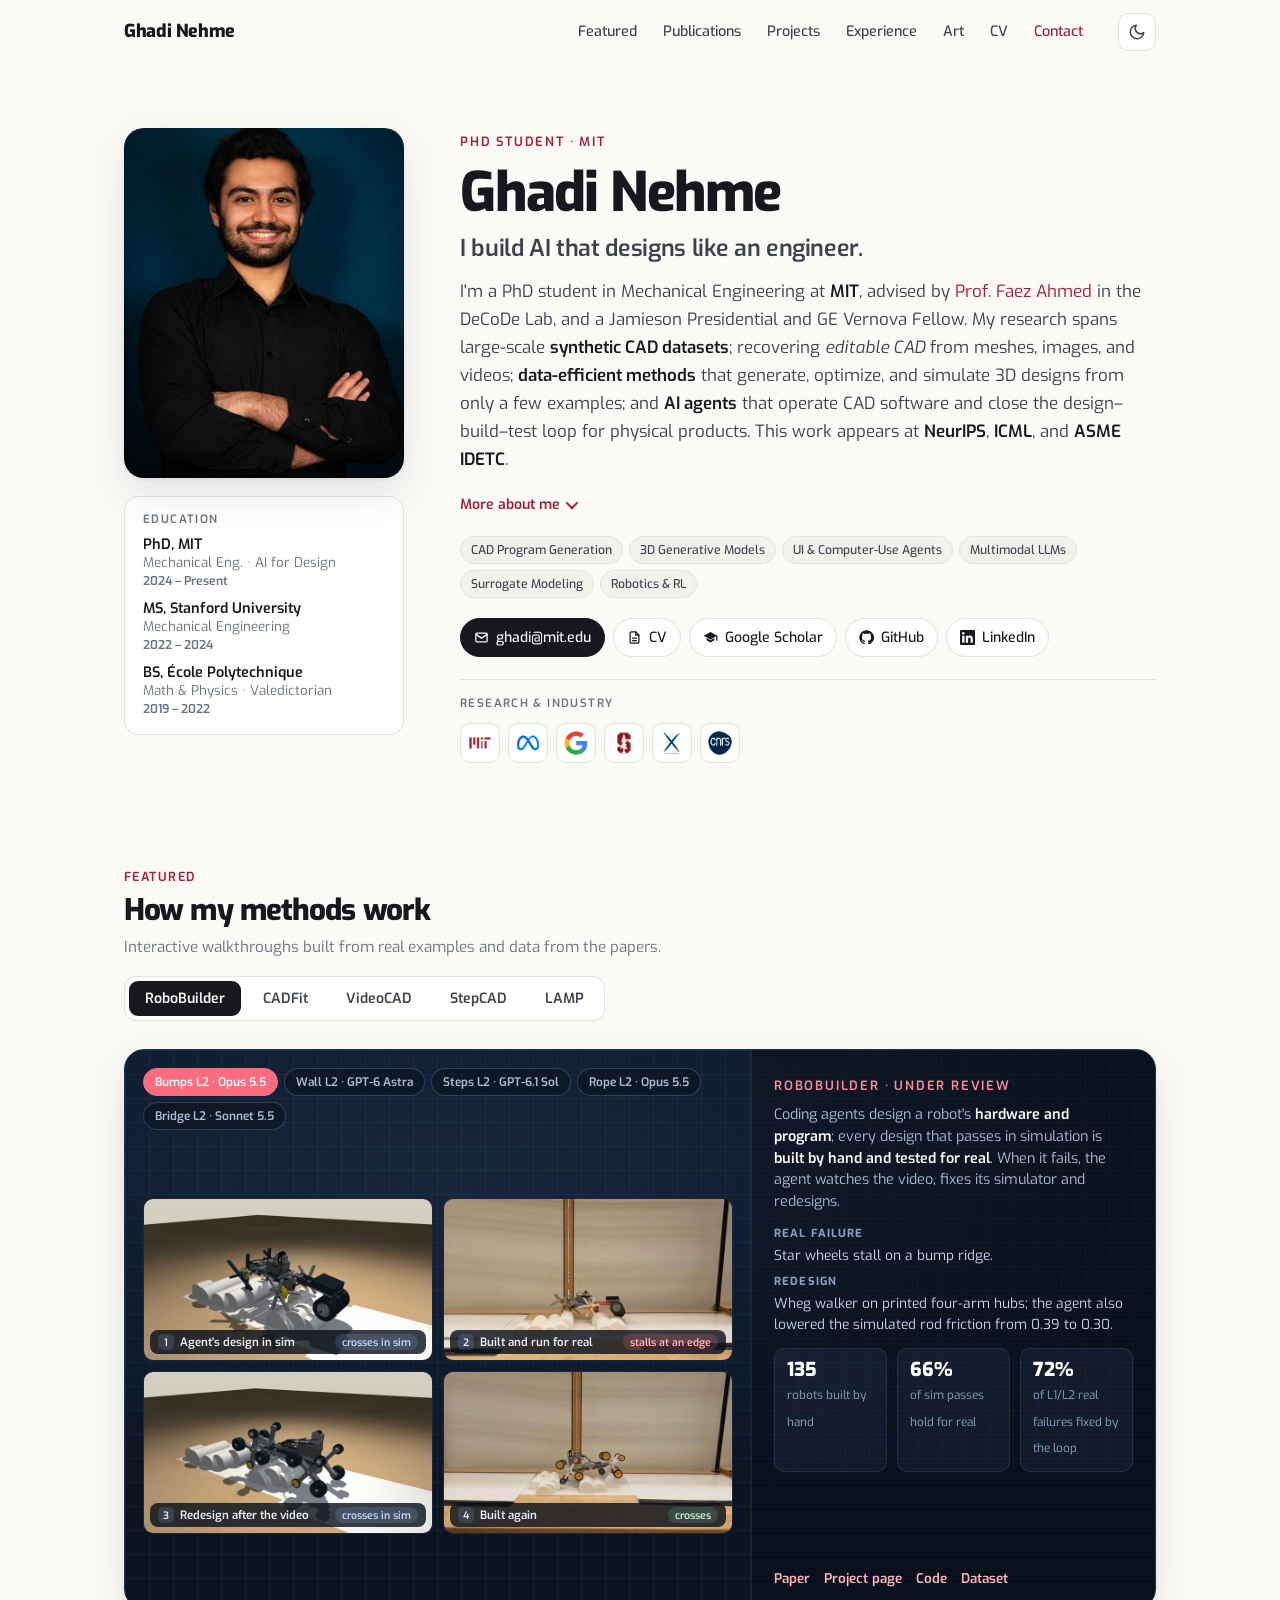
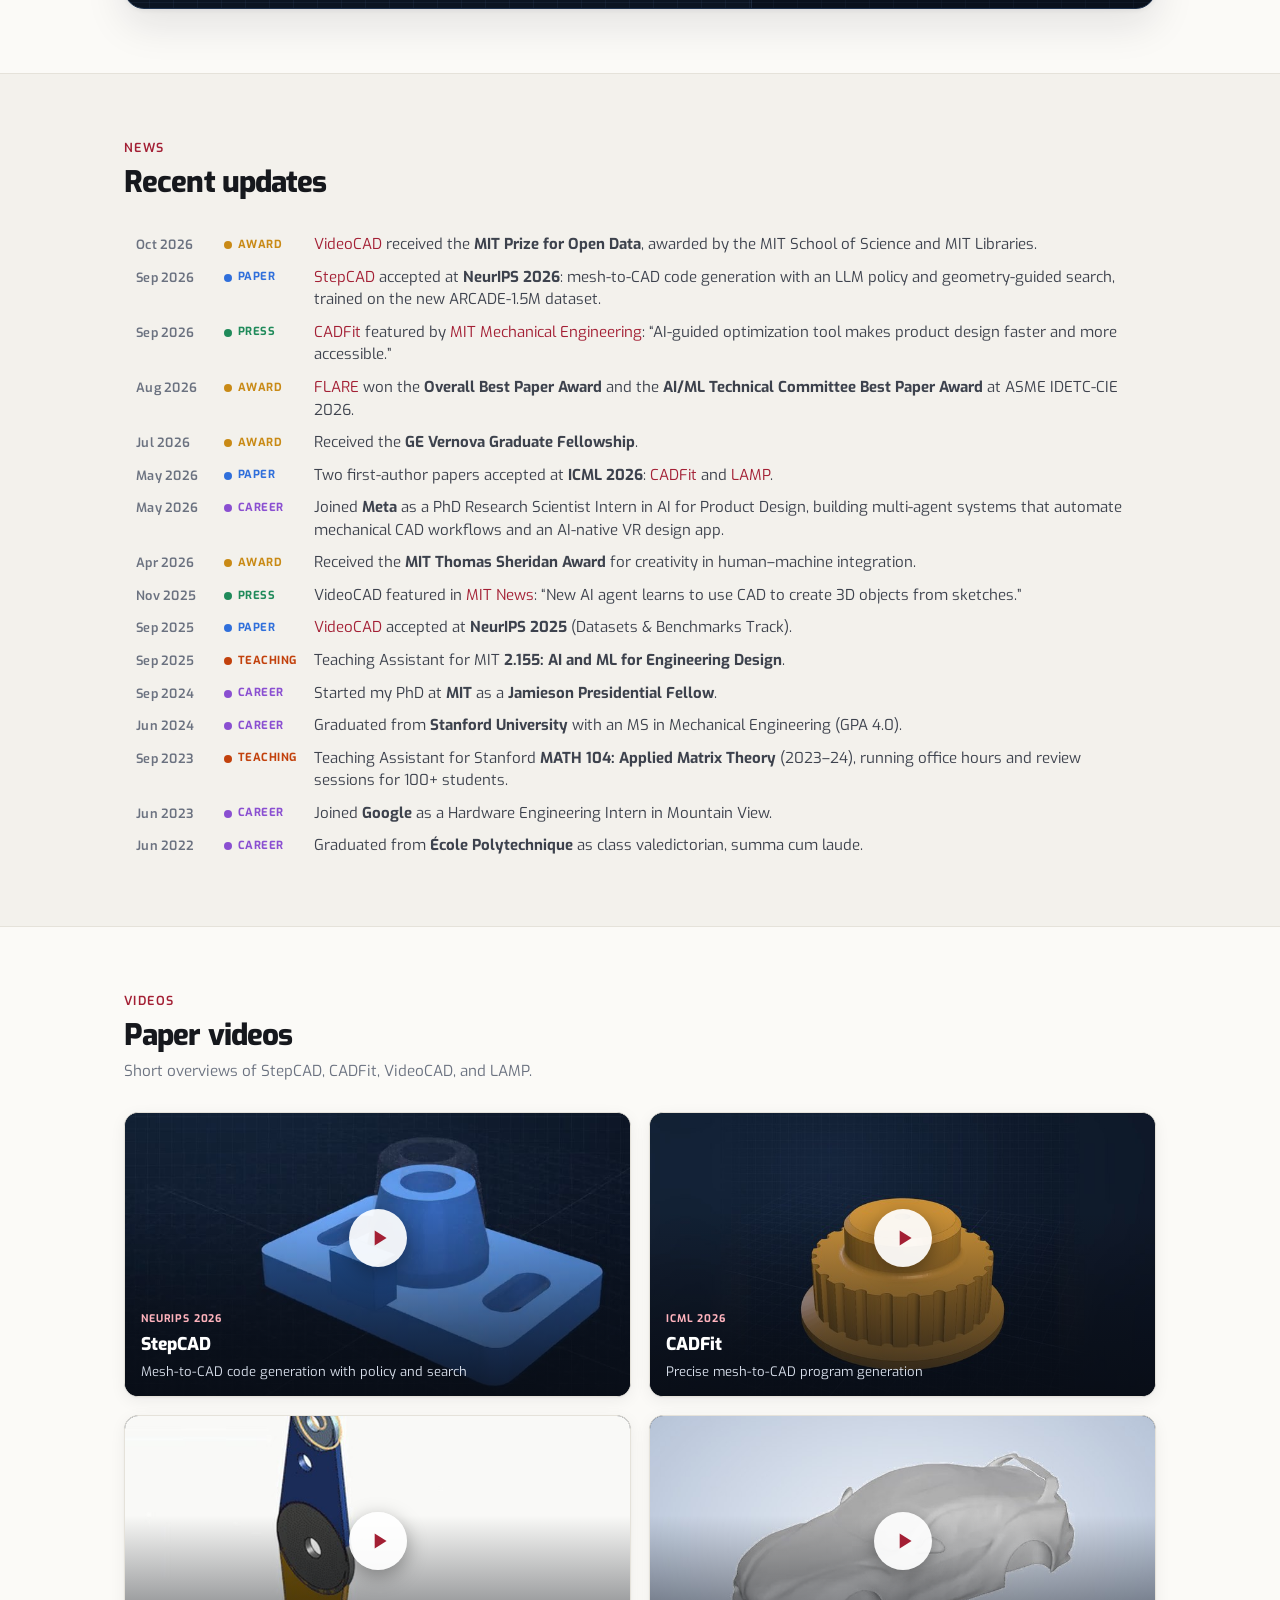
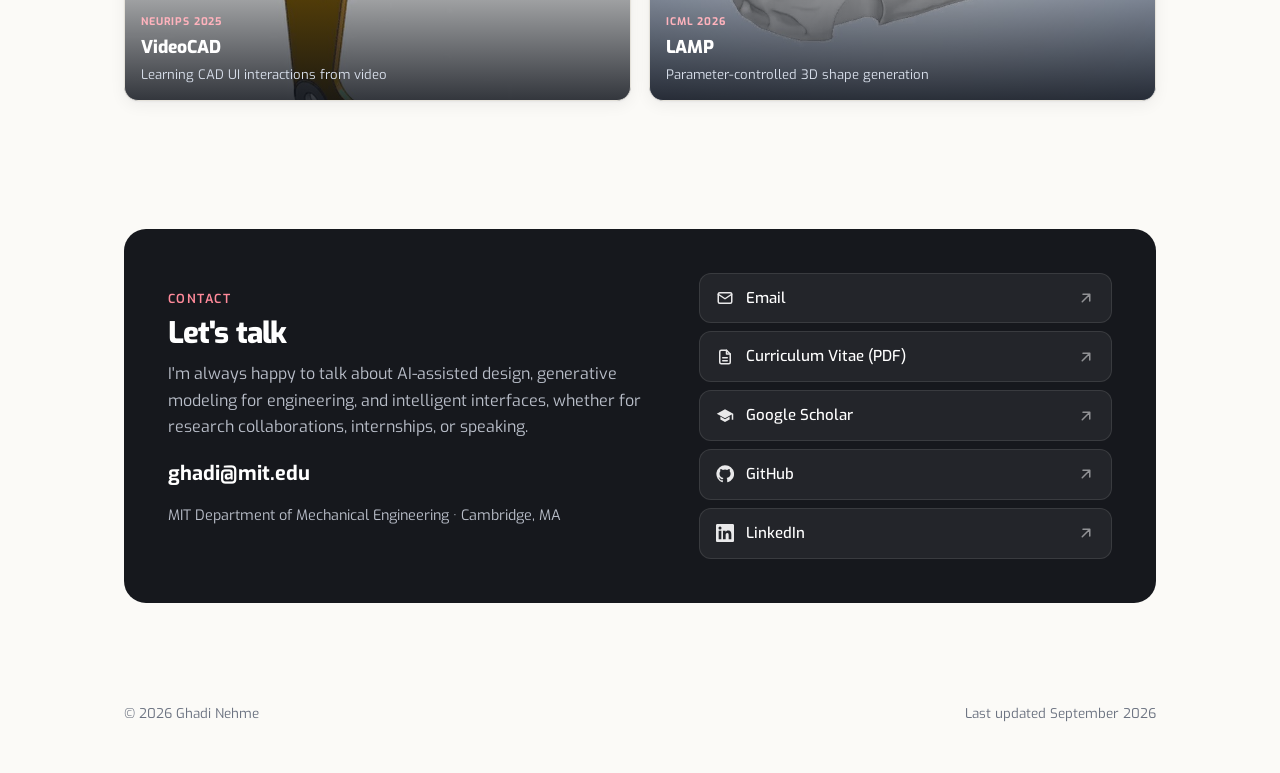
==== commit 06ab32a1: "Add RoboBuilder: publication entry and first Featured tab; reorder Featured; move equal-contribution" ====
--- a/index.html
+++ b/index.html
@@ -22,7 +22,7 @@
   <link rel="preconnect" href="https://fonts.googleapis.com">
   <link rel="preconnect" href="https://fonts.gstatic.com" crossorigin>
   <link href="https://fonts.googleapis.com/css2?family=Exo:ital,wght@0,400;0,500;0,600;0,700;0,800;1,400;1,500&display=swap" rel="stylesheet">
-  <link rel="stylesheet" href="assets/css/style.css?v=20">
+  <link rel="stylesheet" href="assets/css/style.css?v=21">
 
   <script>
     (function () {
@@ -211,18 +211,44 @@
         <p>Interactive walkthroughs built from real examples and data from the papers.</p>
       </div>
       <div class="sc-tabs" role="tablist" aria-label="Research showcase">
-        <button class="sc-tab active" role="tab" aria-selected="true" data-tab="cadfit">CADFit</button>
+        <button class="sc-tab active" role="tab" aria-selected="true" data-tab="robobuilder">RoboBuilder</button>
+        <button class="sc-tab" role="tab" aria-selected="false" data-tab="cadfit">CADFit</button>
+        <button class="sc-tab" role="tab" aria-selected="false" data-tab="videocad">VideoCAD</button>
         <button class="sc-tab" role="tab" aria-selected="false" data-tab="stepcad">StepCAD</button>
         <button class="sc-tab" role="tab" aria-selected="false" data-tab="lamp">LAMP</button>
-        <button class="sc-tab" role="tab" aria-selected="false" data-tab="videocad">VideoCAD</button>
-      </div>
+      </div>
+    </div>
+
+    <!-- RoboBuilder -->
+    <div class="sc-stage sc-panel active" id="panel-robobuilder" data-panel="robobuilder" role="tabpanel">
+      <div class="sc-view rb-view">
+        <div class="rb-cases" id="rbCases" role="tablist" aria-label="Choose a hardware-loop case"></div>
+        <div class="rb-grid" id="rbGrid">
+          <figure class="rb-tile" data-k="sim"><video muted loop playsinline preload="none"></video><figcaption><i>1</i>Agent's design in sim<span class="rb-st sim">crosses in sim</span></figcaption></figure>
+          <figure class="rb-tile" data-k="fail"><video muted loop playsinline preload="none"></video><figcaption><i>2</i>Built and run for real<span class="rb-st bad" id="rbMode">fails</span></figcaption></figure>
+          <figure class="rb-tile" data-k="resim"><video muted loop playsinline preload="none"></video><figcaption><i>3</i>Redesign after the video<span class="rb-st sim">crosses in sim</span></figcaption></figure>
+          <figure class="rb-tile" data-k="real"><video muted loop playsinline preload="none"></video><figcaption><i>4</i>Built again<span class="rb-st ok">crosses</span></figcaption></figure>
+        </div>
+      </div>
+      <aside class="sc-side">
+        <div class="sc-head">
+          <span class="eyebrow">RoboBuilder · Under review</span>
+          <p>Coding agents design a robot's <em>hardware and program</em>; every design that passes in simulation is <em>built by hand and tested for real</em>. When it fails, the agent watches the video, fixes its simulator and redesigns.</p>
+        </div>
+        <dl class="rb-story">
+          <dt>Real failure</dt><dd id="rbFail"></dd>
+          <dt>Redesign</dt><dd id="rbRedesign"></dd>
+        </dl>
+        <div class="sc-stats"><div><b>135</b><span>robots built by hand</span></div><div><b>66%</b><span>of sim passes hold for real</span></div><div><b>72%</b><span>of L1/L2 real failures fixed by the loop</span></div></div>
+        <div class="sc-links"><a href="publications.html#pub-robobuilder">Paper</a><a href="https://ghadinehme.com/robobuilder.github.io/" target="_blank" rel="noopener">Project page</a><a href="https://github.com/ghadinehme/RoboBuilder" target="_blank" rel="noopener">Code</a><a href="https://huggingface.co/datasets/DeCoDELab/RoboBuilder" target="_blank" rel="noopener">Dataset</a></div>
+      </aside>
     </div>
 
     <!-- CADFit -->
-    <div class="sc-stage sc-panel active" id="panel-cadfit" data-panel="cadfit" role="tabpanel">
+    <div class="sc-stage sc-panel" id="panel-cadfit" data-panel="cadfit" role="tabpanel" hidden>
       <div class="sc-view cf-view">
         <video id="cfVideo" src="assets/showcase/cadfit/cadfit_walkthrough.mp4" poster="assets/showcase/cadfit/cadfit_poster.jpg"
-               autoplay muted loop playsinline preload="auto" aria-label="CADFit reconstructing a timing pulley from a mesh, step by step"></video>
+               muted loop playsinline preload="none" aria-label="CADFit reconstructing a timing pulley from a mesh, step by step"></video>
         <div class="cf-timeline" id="cfTimeline" aria-label="Walkthrough timeline"></div>
       </div>
       <aside class="sc-side">
@@ -233,6 +259,47 @@
         <ol class="cf-steps" id="cfSteps"></ol>
         <pre class="sc-code" id="cfCode" aria-label="CadQuery program"></pre>
         <div class="sc-links"><a href="publications.html#pub-cadfit">Paper</a><a href="https://ghadinehme.com/cadfit.github.io/" target="_blank" rel="noopener">Project page</a><a href="https://github.com/ghadinehme/CADFit" target="_blank" rel="noopener">Code</a><a href="https://www.youtube.com/watch?v=YBYm-moWSEs" target="_blank" rel="noopener">Video</a></div>
+      </aside>
+    </div>
+
+    <!-- VideoCAD -->
+    <div class="sc-stage sc-panel" id="panel-videocad" data-panel="videocad" role="tabpanel" hidden>
+      <div class="sc-view vc-view">
+        <div class="vc-modes" role="tablist" aria-label="VideoCAD views">
+          <button class="vc-mode active" data-mode="episodes" type="button">Dataset episodes</button>
+          <button class="vc-mode" data-mode="i2c" type="button">Image → CAD</button>
+          <button class="vc-mode" data-mode="auto" type="button">Autocomplete</button>
+        </div>
+        <div class="vc-pane" data-mode="episodes">
+          <div class="vc-browser">
+            <div class="vc-bar"><i></i><i></i><i></i><span>cad.onshape.com · VideoCAD episode <b id="vcId"></b></span></div>
+            <img id="vcVideo" alt="Automated agent building a CAD model in the Onshape interface">
+          </div>
+          <div class="vc-picker" id="vcPicker" aria-label="Choose an episode"></div>
+        </div>
+        <div class="vc-pane" data-mode="i2c" hidden>
+          <p class="vc-note">VideoCADFormer sees only a target image and the live UI, and operates Onshape action by action to build the CAD model.</p>
+          <div class="vc-grid" id="vcI2C"></div>
+        </div>
+        <div class="vc-pane" data-mode="auto" hidden>
+          <p class="vc-note">Starting from a partially built model, VideoCADFormer completes the design to match the target image.</p>
+          <div class="vc-grid auto" id="vcAuto"></div>
+        </div>
+      </div>
+      <aside class="sc-side">
+        <div class="sc-head">
+          <span class="eyebrow">VideoCAD · NeurIPS 2025</span>
+          <p>Real episodes from the dataset: an automated agent rebuilds human-made CAD models in Onshape, one UI action at a time.</p>
+        </div>
+        <div class="vc-policy">
+          <div class="vc-in"><img id="vcTarget" alt="Target shape" width="96" height="96"><span>Target shape <code>I</code></span></div>
+          <div class="vc-arrow">+ UI frames <code>o<sub>t−k:t</sub></code> &rarr; <b>VideoCADFormer</b> &rarr; next action <code>a<sub>t</sub></code></div>
+        </div>
+        <div class="vc-actions">
+          <span>MoveTo(x, y)</span><span>Click</span><span>PressKey(k, n)</span><span>Type(v)</span><span>Scroll(s)</span>
+        </div>
+        <div class="sc-stats"><div><b>41K+</b><span>annotated videos</span></div><div><b>186</b><span>actions per task on average</span></div><div><b>20&times;</b><span>longer than prior UI datasets</span></div></div>
+        <div class="sc-links"><a href="publications.html#pub-videocad">Paper</a><a href="https://ghadinehme.com/videocad.github.io/" target="_blank" rel="noopener">Project page</a><a href="https://github.com/ghadinehme/VideoCAD" target="_blank" rel="noopener">Code</a><a href="https://www.youtube.com/watch?v=1C6KqY-3Okw" target="_blank" rel="noopener">Video</a></div>
       </aside>
     </div>
 
@@ -289,46 +356,6 @@
       </aside>
     </div>
 
-    <!-- VideoCAD -->
-    <div class="sc-stage sc-panel" id="panel-videocad" data-panel="videocad" role="tabpanel" hidden>
-      <div class="sc-view vc-view">
-        <div class="vc-modes" role="tablist" aria-label="VideoCAD views">
-          <button class="vc-mode active" data-mode="episodes" type="button">Dataset episodes</button>
-          <button class="vc-mode" data-mode="i2c" type="button">Image → CAD</button>
-          <button class="vc-mode" data-mode="auto" type="button">Autocomplete</button>
-        </div>
-        <div class="vc-pane" data-mode="episodes">
-          <div class="vc-browser">
-            <div class="vc-bar"><i></i><i></i><i></i><span>cad.onshape.com · VideoCAD episode <b id="vcId"></b></span></div>
-            <img id="vcVideo" alt="Automated agent building a CAD model in the Onshape interface">
-          </div>
-          <div class="vc-picker" id="vcPicker" aria-label="Choose an episode"></div>
-        </div>
-        <div class="vc-pane" data-mode="i2c" hidden>
-          <p class="vc-note">VideoCADFormer sees only a target image and the live UI, and operates Onshape action by action to build the CAD model.</p>
-          <div class="vc-grid" id="vcI2C"></div>
-        </div>
-        <div class="vc-pane" data-mode="auto" hidden>
-          <p class="vc-note">Starting from a partially built model, VideoCADFormer completes the design to match the target image.</p>
-          <div class="vc-grid auto" id="vcAuto"></div>
-        </div>
-      </div>
-      <aside class="sc-side">
-        <div class="sc-head">
-          <span class="eyebrow">VideoCAD · NeurIPS 2025</span>
-          <p>Real episodes from the dataset: an automated agent rebuilds human-made CAD models in Onshape, one UI action at a time.</p>
-        </div>
-        <div class="vc-policy">
-          <div class="vc-in"><img id="vcTarget" alt="Target shape" width="96" height="96"><span>Target shape <code>I</code></span></div>
-          <div class="vc-arrow">+ UI frames <code>o<sub>t−k:t</sub></code> &rarr; <b>VideoCADFormer</b> &rarr; next action <code>a<sub>t</sub></code></div>
-        </div>
-        <div class="vc-actions">
-          <span>MoveTo(x, y)</span><span>Click</span><span>PressKey(k, n)</span><span>Type(v)</span><span>Scroll(s)</span>
-        </div>
-        <div class="sc-stats"><div><b>41K+</b><span>annotated videos</span></div><div><b>186</b><span>actions per task on average</span></div><div><b>20&times;</b><span>longer than prior UI datasets</span></div></div>
-        <div class="sc-links"><a href="publications.html#pub-videocad">Paper</a><a href="https://ghadinehme.com/videocad.github.io/" target="_blank" rel="noopener">Project page</a><a href="https://github.com/ghadinehme/VideoCAD" target="_blank" rel="noopener">Code</a><a href="https://www.youtube.com/watch?v=1C6KqY-3Okw" target="_blank" rel="noopener">Video</a></div>
-      </aside>
-    </div>
   </div>
 </section>
 
@@ -431,6 +458,6 @@
 <button class="icon-btn to-top" id="toTop" aria-label="Back to top"><svg><use href="#i-up"/></svg></button>
 
 <script src="assets/js/main.js?v=7"></script>
-<script src="assets/js/showcase.js?v=8"></script>
+<script src="assets/js/showcase.js?v=10"></script>
 </body>
 </html>
--- a/assets/css/style.css
+++ b/assets/css/style.css
@@ -251,6 +251,7 @@
 .badge.prize { background: var(--gold-soft); color: var(--gold); }
 .badge.conf { background: var(--navy-soft); color: var(--navy); }
 .badge.review { background: var(--bg-alt); color: var(--muted); border: 1px dashed var(--line); }
+.eq-note { font-size: .8em; color: var(--muted); white-space: nowrap; }
 .badge.press { background: var(--green-soft); color: var(--green); }
 .pub .tldr { font-size: .87rem; line-height: 1.55; margin-bottom: 10px; }
 .pub-links { display: flex; flex-wrap: wrap; gap: 6px; }
@@ -550,6 +551,26 @@
 .vc-actions { display: flex; flex-wrap: wrap; gap: 6px; }
 .vc-actions span { font: 11px ui-monospace, Menlo, monospace; padding: 4px 8px; border-radius: 6px; background: rgba(3,7,13,.6); border: 1px solid rgba(143,184,255,.18); color: #f0bf5a; }
 
+/* RoboBuilder hardware loop */
+.rb-view { padding: 18px; display: flex; flex-direction: column; gap: 12px; }
+.rb-cases { display: flex; gap: 6px; flex-wrap: wrap; }
+.rb-cases button { font: 600 .74rem var(--sans); padding: 5px 11px; border-radius: 999px; border: 1px solid rgba(143,184,255,.25); background: rgba(8,14,24,.5); color: #aebcd3; cursor: pointer; }
+.rb-cases button:hover { color: #fff; }
+.rb-cases button.active { background: #ff6b7f; border-color: #ff6b7f; color: #fff; }
+.rb-grid { flex: 1; display: grid; grid-template-columns: 1fr 1fr; gap: 10px; align-content: center; }
+.rb-tile { margin: 0; position: relative; border-radius: 10px; overflow: hidden; background: #050a12; border: 1px solid rgba(143,184,255,.16); aspect-ratio: 16 / 9; }
+.rb-tile video { position: absolute; inset: 0; width: 100%; height: 100%; object-fit: cover; display: block; }
+.rb-tile figcaption { position: absolute; left: 6px; right: 6px; bottom: 6px; display: flex; align-items: center; gap: 6px; flex-wrap: wrap; padding: 4px 8px; border-radius: 8px; background: rgba(8,14,24,.8); font: 600 .72rem var(--sans); color: #e6eefb; }
+.rb-tile figcaption i { font-style: normal; width: 16px; height: 16px; border-radius: 5px; display: grid; place-items: center; background: rgba(143,184,255,.16); font-size: .64rem; flex: none; }
+.rb-st { margin-left: auto; padding: 1px 7px; border-radius: 999px; font-size: .66rem; white-space: nowrap; }
+.rb-st.sim { background: rgba(143,184,255,.16); color: #bcd3ff; }
+.rb-st.bad { background: rgba(255,107,127,.2); color: #ffb3bd; }
+.rb-st.ok { background: rgba(111,211,160,.18); color: #bff0d6; }
+.rb-story { margin: 0; display: grid; gap: 4px; font-size: .86rem; line-height: 1.5; }
+.rb-story dt { font: 700 .7rem var(--sans); letter-spacing: .1em; text-transform: uppercase; color: #8ea2c2; margin-top: 4px; }
+.rb-story dt:first-child { margin-top: 0; }
+.rb-story dd { margin: 0; color: #c9d6ea; }
+
 @media (max-width: 900px) {
   .sc-stage { grid-template-columns: 1fr; height: auto; }
   .sc-view { min-height: 360px; }
@@ -557,6 +578,7 @@
   .cf-view video { object-fit: contain; }
   .sc-side { border-left: 0; border-top: 1px solid rgba(143,184,255,.14); }
   .vc-grid, .vc-grid.auto { grid-template-columns: 1fr; }
+  .rb-view { min-height: 0; }
 }
 
 /* ---------- News categories ---------- */
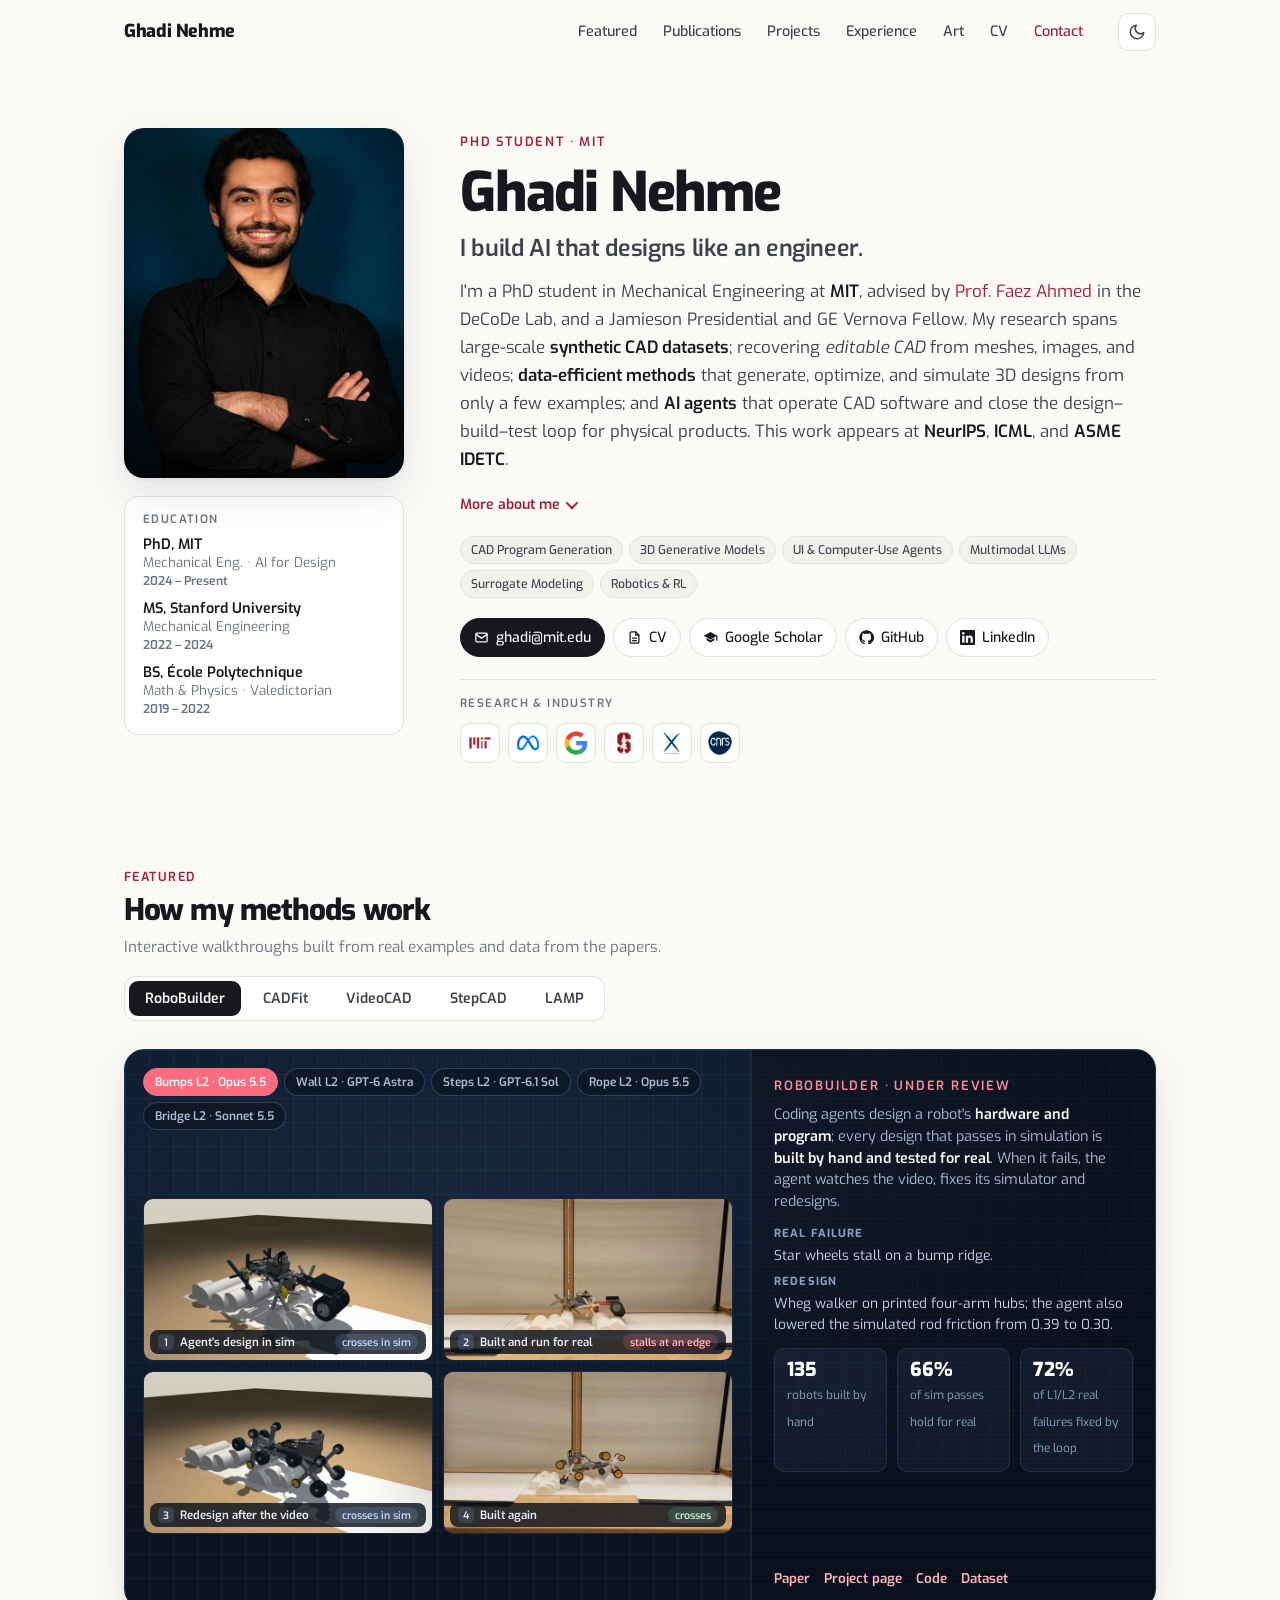
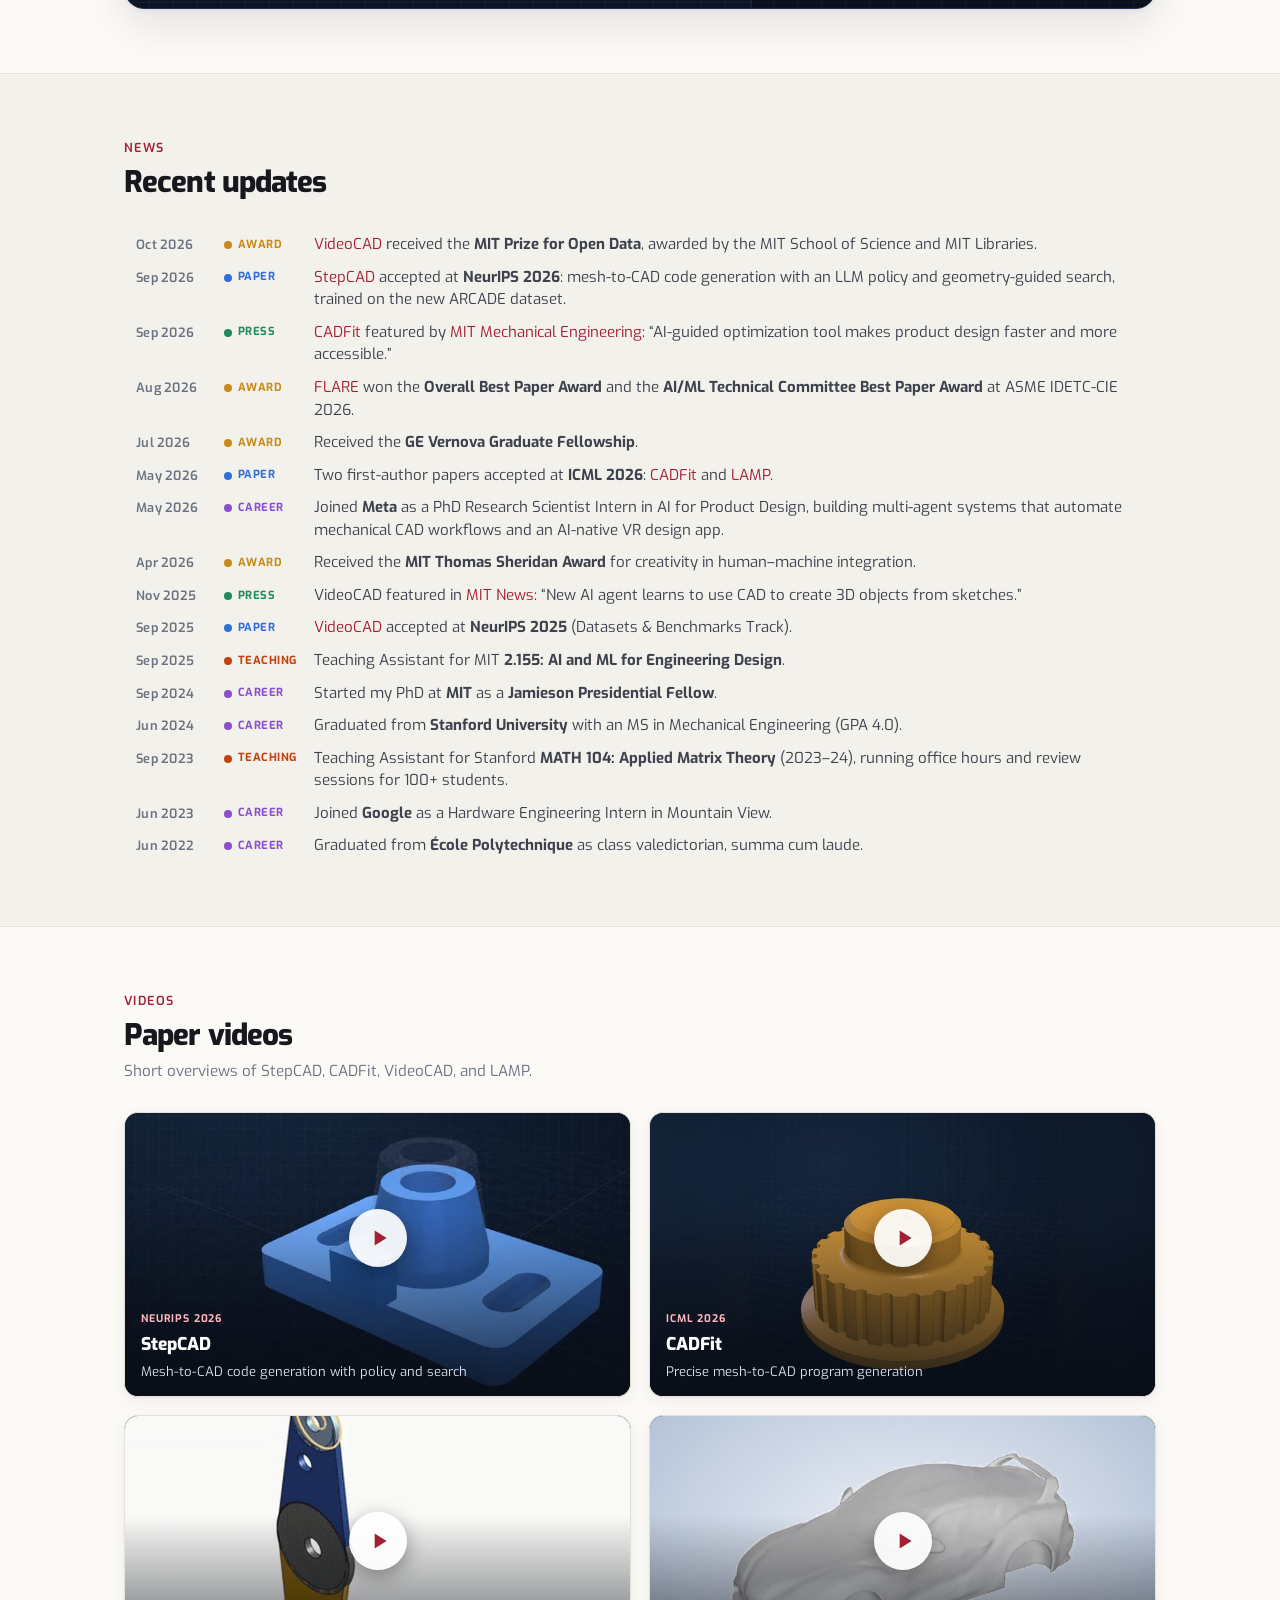
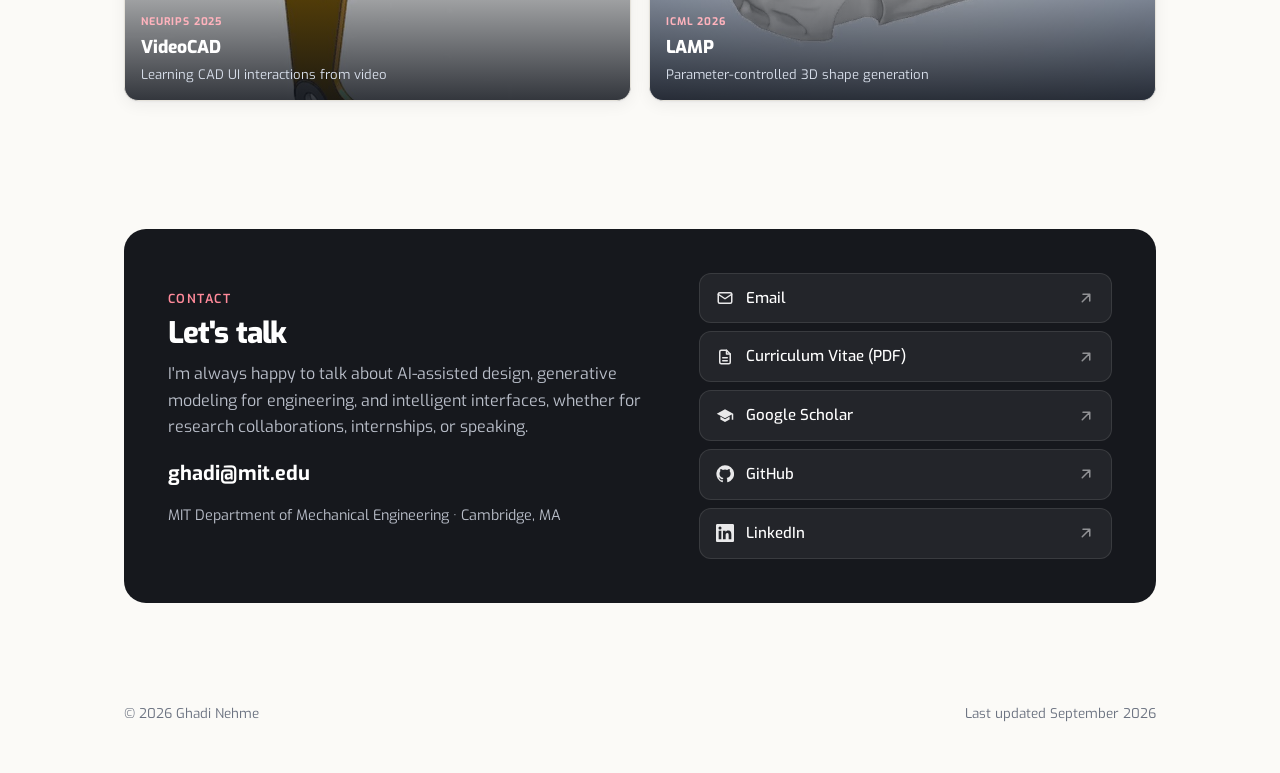
==== commit a19cfff1: "StepCAD: code, model and ARCADE-3.5M released Co-Authored-By: Claude Opus 5.5 <noreply@anthropic.com" ====
--- a/index.html
+++ b/index.html
@@ -317,7 +317,7 @@
         </div>
         <ol class="cf-steps" id="stSteps"></ol>
         <pre class="sc-code" id="stCode" aria-label="CadQuery program"></pre>
-        <div class="sc-links"><a href="publications.html#pub-stepcad">Paper</a><a href="https://ghadinehme.com/stepcad.github.io/" target="_blank" rel="noopener">Project page</a><a href="https://github.com/ghadinehme/StepCAD" target="_blank" rel="noopener">Code</a><a href="assets/papers/stepcad_neurips2026.pdf" target="_blank" rel="noopener">PDF</a><a href="https://www.youtube.com/watch?v=AdfTSnQpQqs" target="_blank" rel="noopener">Video</a></div>
+        <div class="sc-links"><a href="publications.html#pub-stepcad">Paper</a><a href="https://ghadinehme.com/stepcad.github.io/" target="_blank" rel="noopener">Project page</a><a href="https://github.com/ghadinehme/StepCAD" target="_blank" rel="noopener">Code</a><a href="https://huggingface.co/DeCoDELab/StepCAD" target="_blank" rel="noopener">Model</a><a href="https://huggingface.co/datasets/DeCoDELab/ARCADE" target="_blank" rel="noopener">ARCADE-3.5M</a><a href="assets/papers/stepcad_neurips2026.pdf" target="_blank" rel="noopener">PDF</a><a href="https://www.youtube.com/watch?v=AdfTSnQpQqs" target="_blank" rel="noopener">Video</a></div>
       </aside>
     </div>
 
@@ -370,7 +370,7 @@
     </div>
     <ul class="news" id="newsList">
       <li><time>Oct 2026</time><span class="cat cat-award">Award</span><div><a href="publications.html#pub-videocad">VideoCAD</a> received the <b>MIT Prize for Open Data</b>, awarded by the MIT School of Science and MIT Libraries.</div></li>
-      <li><time>Sep 2026</time><span class="cat cat-paper">Paper</span><div><a href="publications.html#pub-stepcad">StepCAD</a> accepted at <b>NeurIPS 2026</b>: mesh-to-CAD code generation with an LLM policy and geometry-guided search, trained on the new ARCADE-1.5M dataset.</div></li>
+      <li><time>Sep 2026</time><span class="cat cat-paper">Paper</span><div><a href="publications.html#pub-stepcad">StepCAD</a> accepted at <b>NeurIPS 2026</b>: mesh-to-CAD code generation with an LLM policy and geometry-guided search, trained on the new ARCADE dataset.</div></li>
       <li><time>Sep 2026</time><span class="cat cat-press">Press</span><div><a href="publications.html#pub-cadfit">CADFit</a> featured by <a href="https://meche.mit.edu/news-media/ai-guided-optimization-tool-makes-product-design-faster-and-more-accessible" target="_blank" rel="noopener">MIT Mechanical Engineering</a>: “AI-guided optimization tool makes product design faster and more accessible.”</div></li>
       <li><time>Aug 2026</time><span class="cat cat-award">Award</span><div><a href="publications.html#pub-flare">FLARE</a> won the <b>Overall Best Paper Award</b> and the <b>AI/ML Technical Committee Best Paper Award</b> at ASME IDETC-CIE 2026.</div></li>
       <li><time>Jul 2026</time><span class="cat cat-award">Award</span><div>Received the <b>GE Vernova Graduate Fellowship</b>.</div></li>
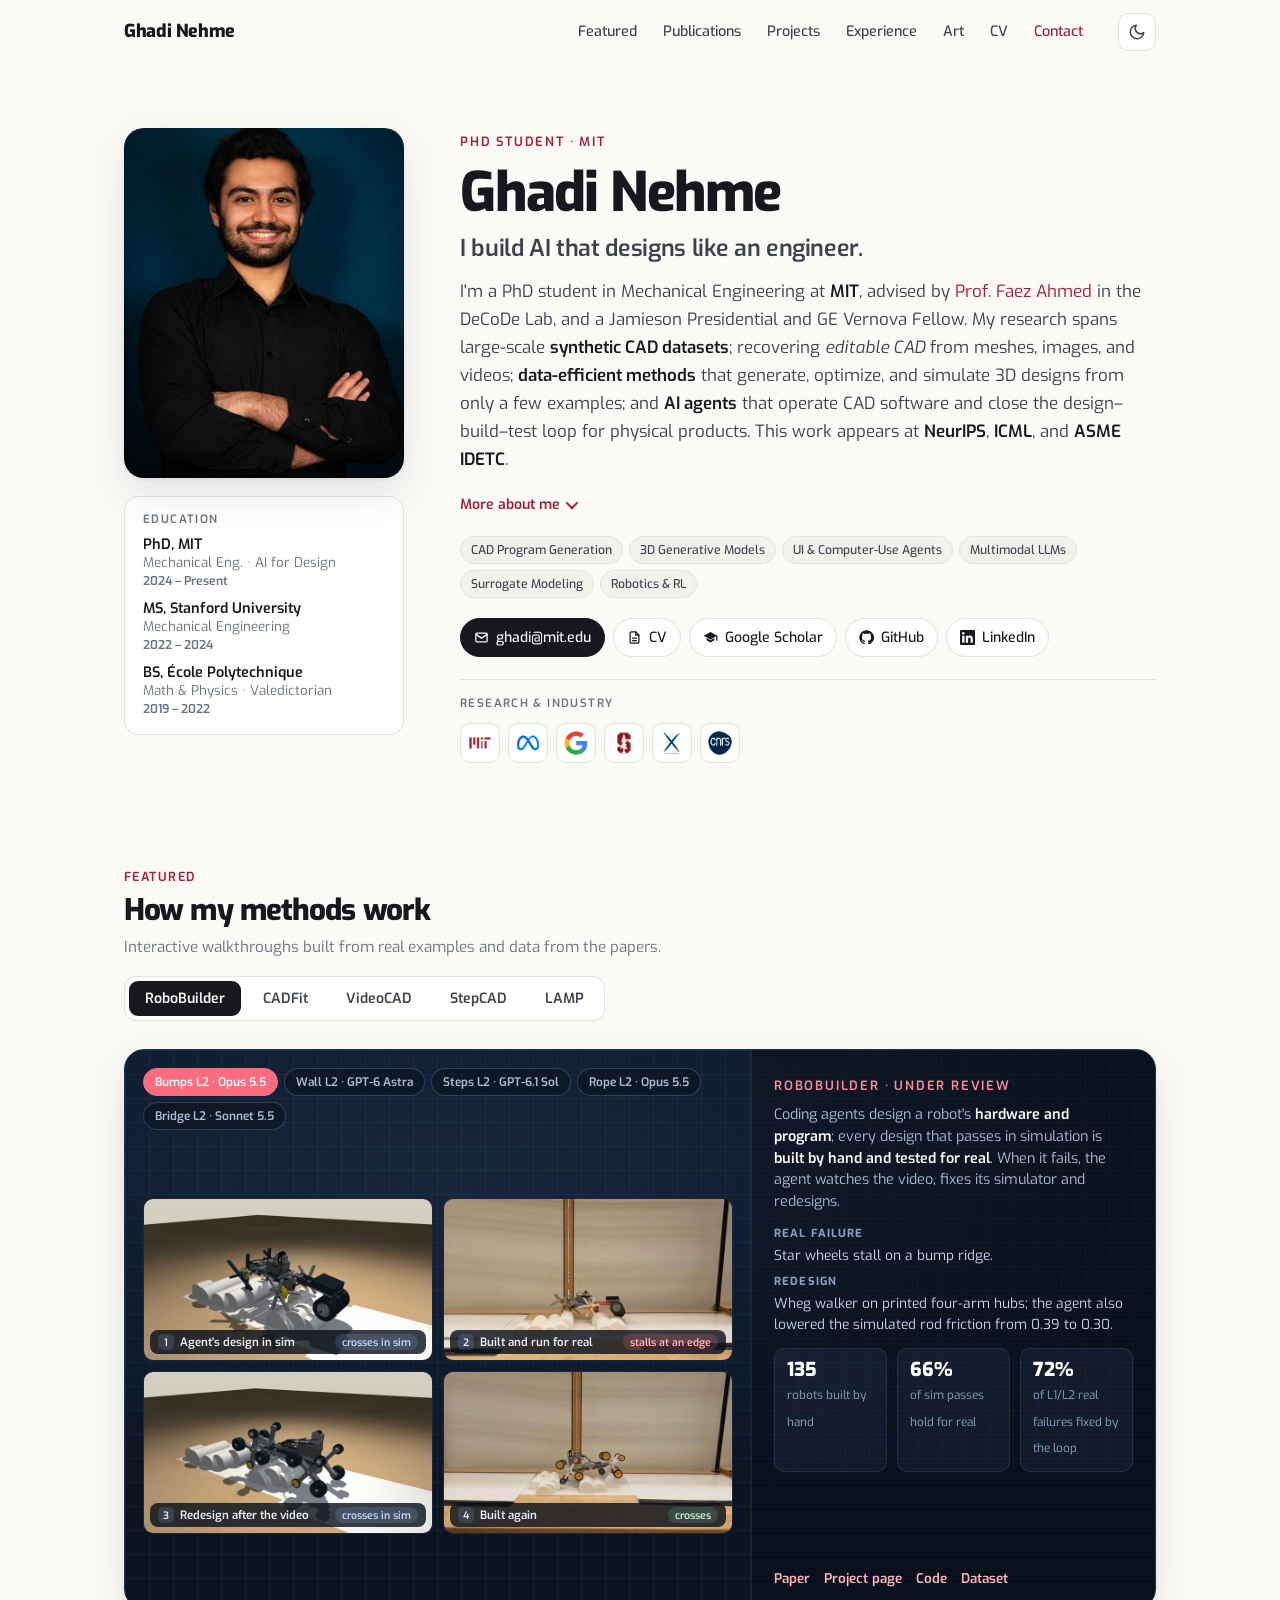
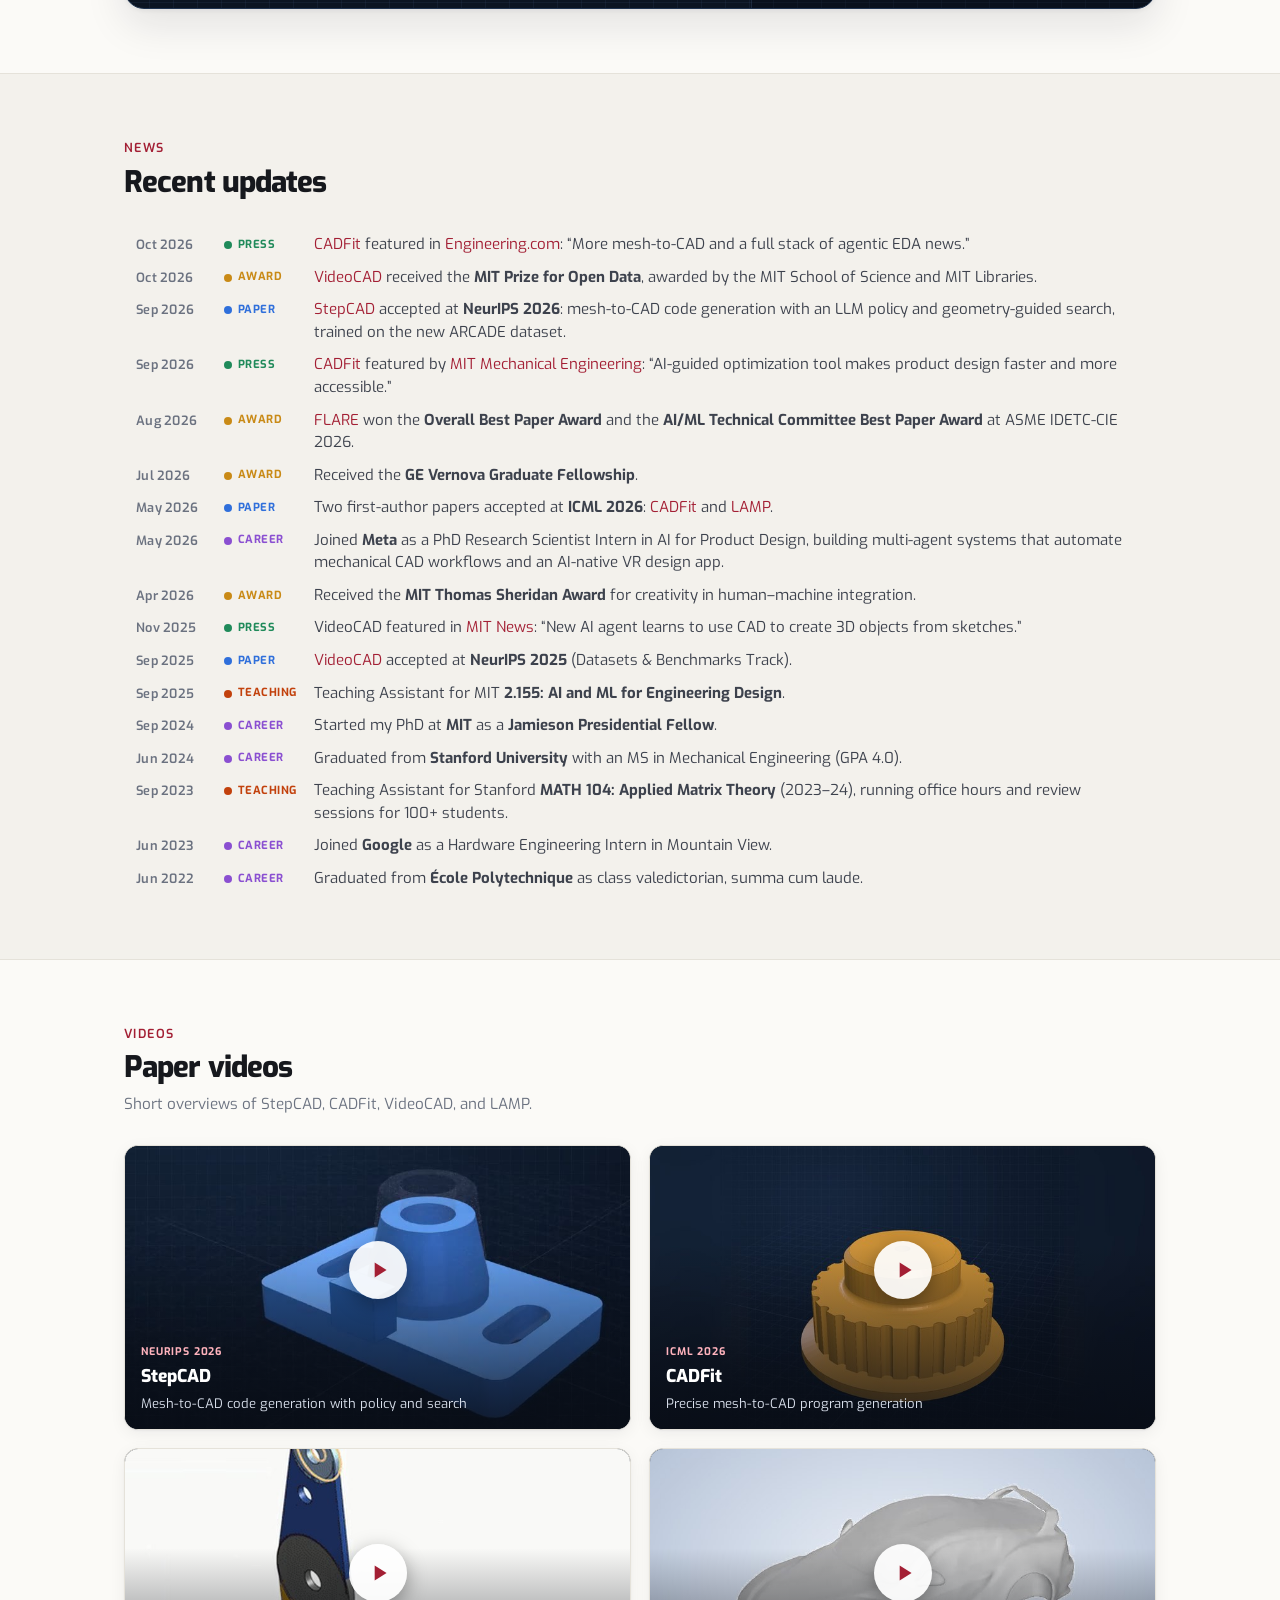
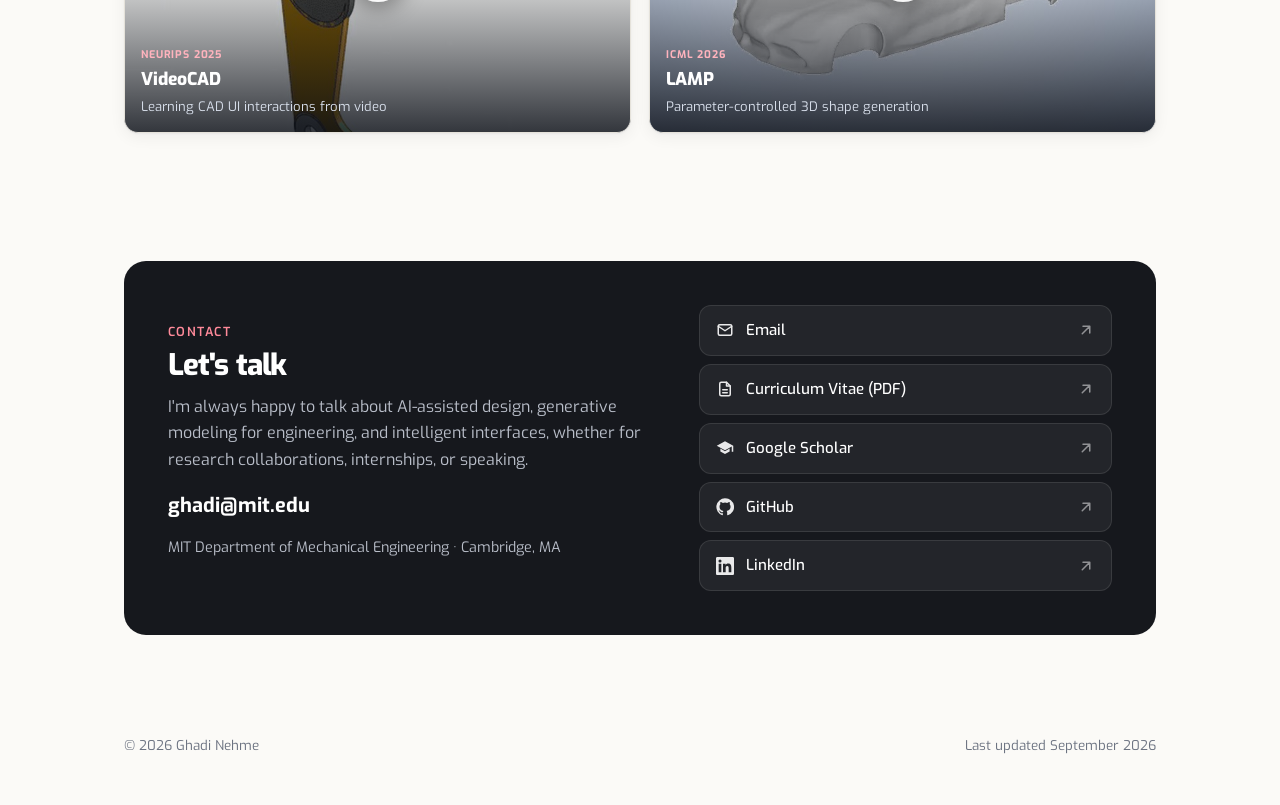
==== commit d2dfcc3b: "CADFit featured in Engineering.com Co-Authored-By: Claude Opus 5.5 <noreply@anthropic.com>" ====
--- a/index.html
+++ b/index.html
@@ -317,7 +317,7 @@
         </div>
         <ol class="cf-steps" id="stSteps"></ol>
         <pre class="sc-code" id="stCode" aria-label="CadQuery program"></pre>
-        <div class="sc-links"><a href="publications.html#pub-stepcad">Paper</a><a href="https://ghadinehme.com/stepcad.github.io/" target="_blank" rel="noopener">Project page</a><a href="https://github.com/ghadinehme/StepCAD" target="_blank" rel="noopener">Code</a><a href="https://huggingface.co/DeCoDELab/StepCAD" target="_blank" rel="noopener">Model</a><a href="https://huggingface.co/datasets/DeCoDELab/ARCADE" target="_blank" rel="noopener">ARCADE-3.5M</a><a href="assets/papers/stepcad_neurips2026.pdf" target="_blank" rel="noopener">PDF</a><a href="https://www.youtube.com/watch?v=AdfTSnQpQqs" target="_blank" rel="noopener">Video</a></div>
+        <div class="sc-links"><a href="publications.html#pub-stepcad">Paper</a><a href="https://ghadinehme.com/stepcad.github.io/" target="_blank" rel="noopener">Project page</a><a href="https://github.com/ghadinehme/StepCAD" target="_blank" rel="noopener">Code</a><a href="assets/papers/stepcad_neurips2026.pdf" target="_blank" rel="noopener">PDF</a><a href="https://www.youtube.com/watch?v=AdfTSnQpQqs" target="_blank" rel="noopener">Video</a></div>
       </aside>
     </div>
 
@@ -369,6 +369,7 @@
       </div>
     </div>
     <ul class="news" id="newsList">
+      <li><time>Oct 2026</time><span class="cat cat-press">Press</span><div><a href="publications.html#pub-cadfit">CADFit</a> featured in <a href="https://www.engineering.com/more-mesh-to-cad-and-a-full-stack-of-agentic-eda-news/" target="_blank" rel="noopener">Engineering.com</a>: “More mesh-to-CAD and a full stack of agentic EDA news.”</div></li>
       <li><time>Oct 2026</time><span class="cat cat-award">Award</span><div><a href="publications.html#pub-videocad">VideoCAD</a> received the <b>MIT Prize for Open Data</b>, awarded by the MIT School of Science and MIT Libraries.</div></li>
       <li><time>Sep 2026</time><span class="cat cat-paper">Paper</span><div><a href="publications.html#pub-stepcad">StepCAD</a> accepted at <b>NeurIPS 2026</b>: mesh-to-CAD code generation with an LLM policy and geometry-guided search, trained on the new ARCADE dataset.</div></li>
       <li><time>Sep 2026</time><span class="cat cat-press">Press</span><div><a href="publications.html#pub-cadfit">CADFit</a> featured by <a href="https://meche.mit.edu/news-media/ai-guided-optimization-tool-makes-product-design-faster-and-more-accessible" target="_blank" rel="noopener">MIT Mechanical Engineering</a>: “AI-guided optimization tool makes product design faster and more accessible.”</div></li>
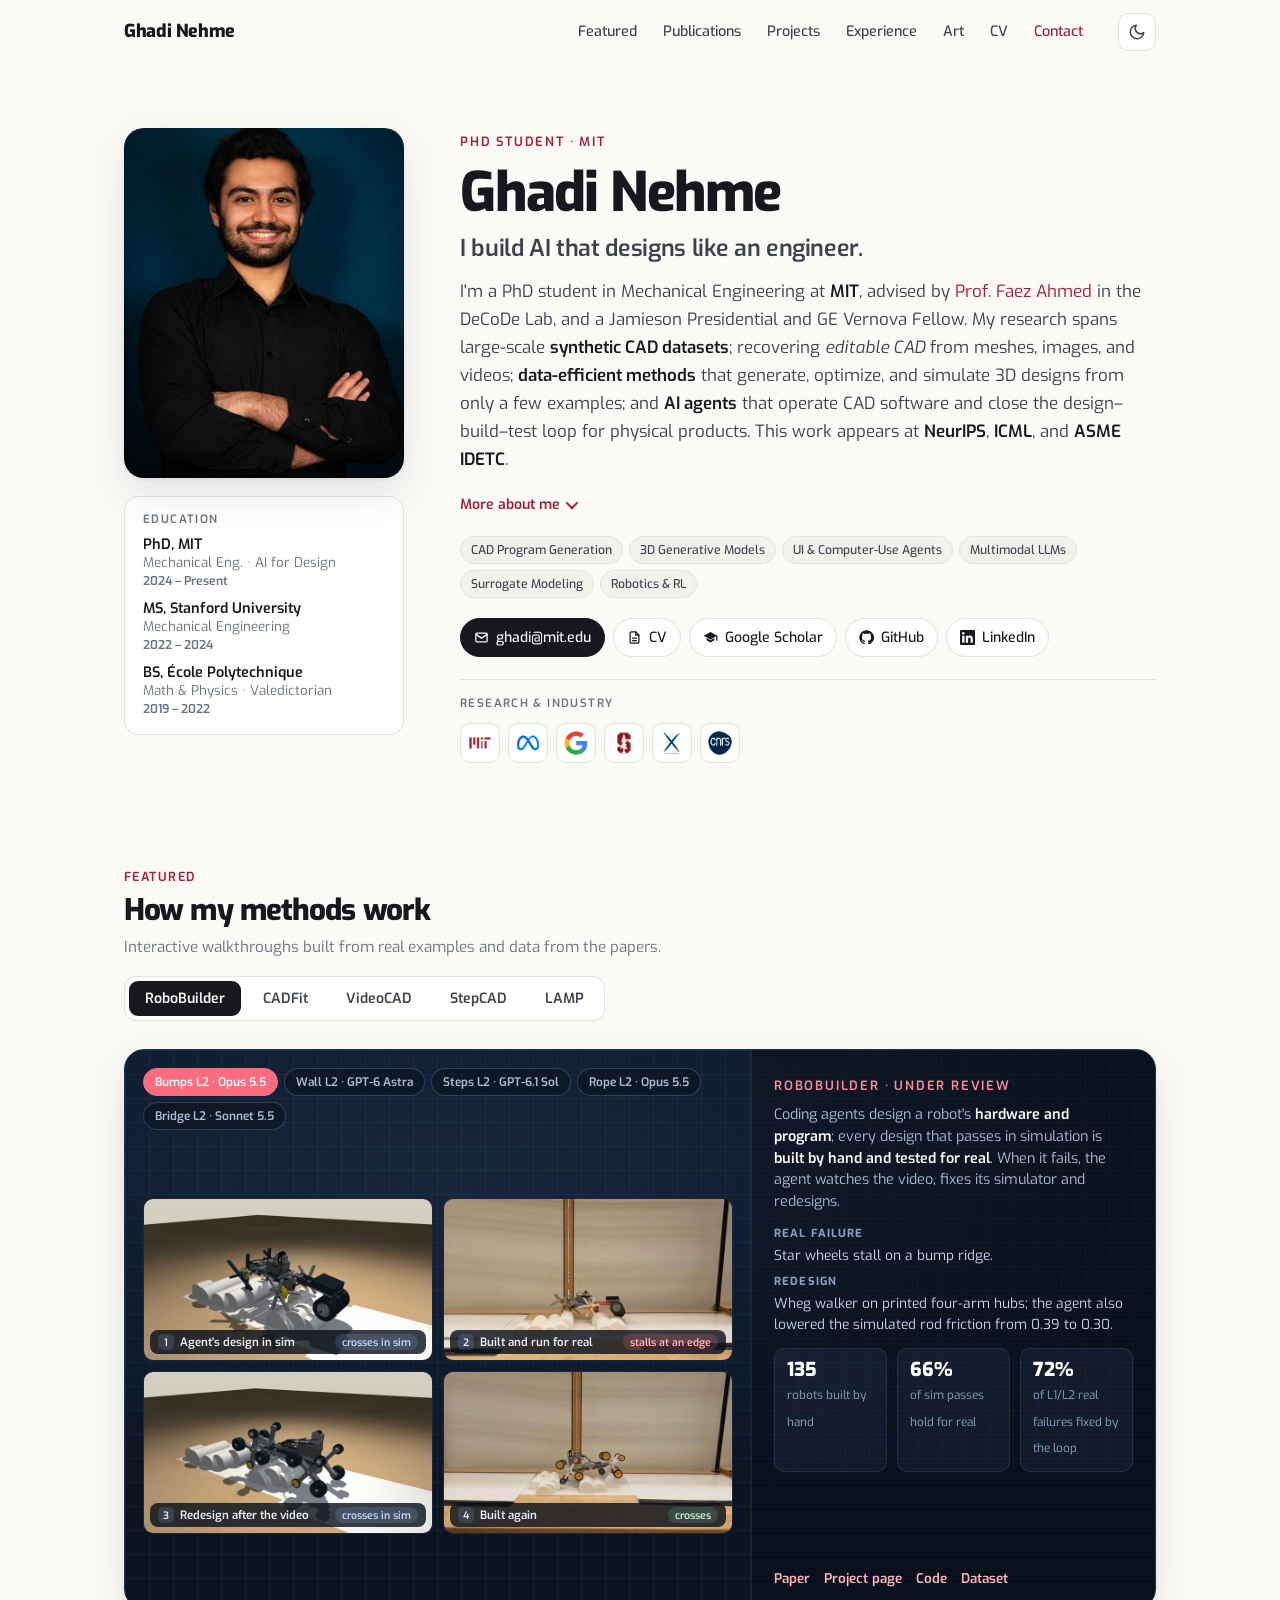
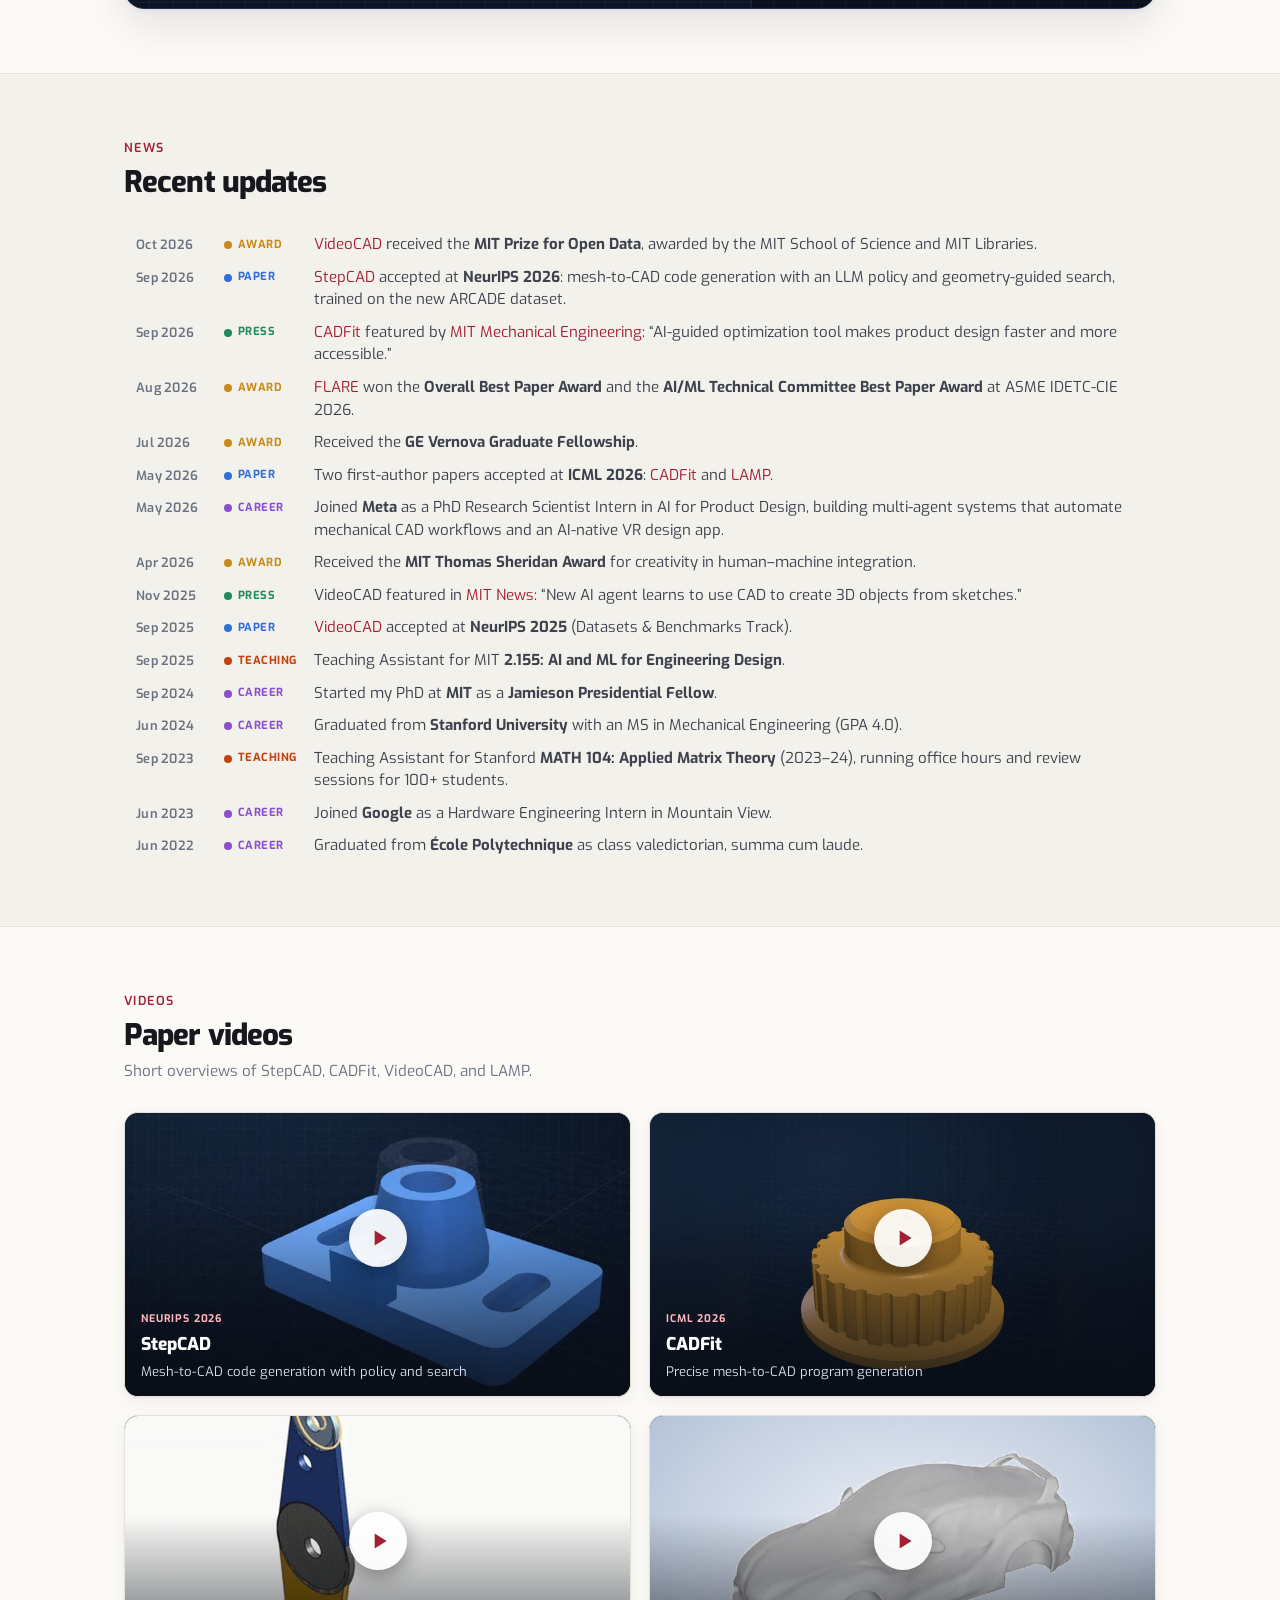
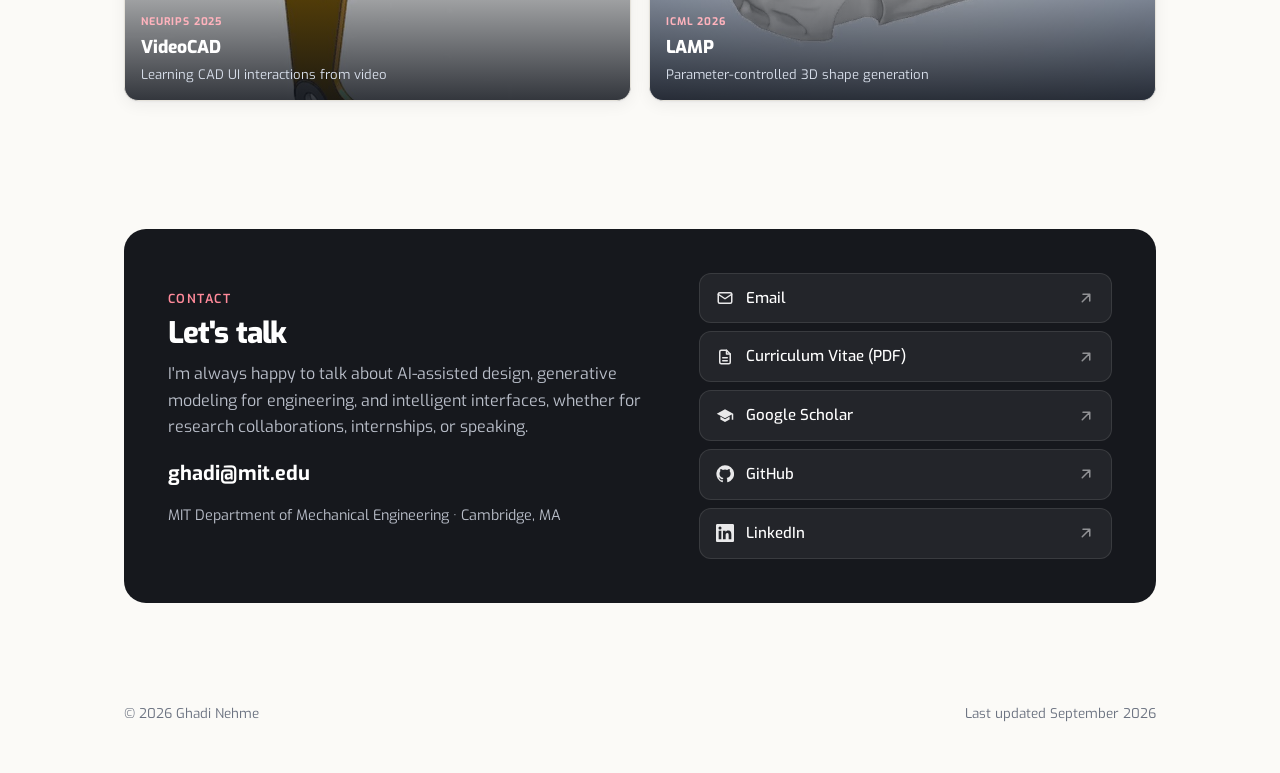
==== commit d431751d: "Remove Engineering.com item from news Co-Authored-By: Claude Opus 5.5 <noreply@anthropic.com>" ====
--- a/index.html
+++ b/index.html
@@ -369,7 +369,6 @@
       </div>
     </div>
     <ul class="news" id="newsList">
-      <li><time>Oct 2026</time><span class="cat cat-press">Press</span><div><a href="publications.html#pub-cadfit">CADFit</a> featured in <a href="https://www.engineering.com/more-mesh-to-cad-and-a-full-stack-of-agentic-eda-news/" target="_blank" rel="noopener">Engineering.com</a>: “More mesh-to-CAD and a full stack of agentic EDA news.”</div></li>
       <li><time>Oct 2026</time><span class="cat cat-award">Award</span><div><a href="publications.html#pub-videocad">VideoCAD</a> received the <b>MIT Prize for Open Data</b>, awarded by the MIT School of Science and MIT Libraries.</div></li>
       <li><time>Sep 2026</time><span class="cat cat-paper">Paper</span><div><a href="publications.html#pub-stepcad">StepCAD</a> accepted at <b>NeurIPS 2026</b>: mesh-to-CAD code generation with an LLM policy and geometry-guided search, trained on the new ARCADE dataset.</div></li>
       <li><time>Sep 2026</time><span class="cat cat-press">Press</span><div><a href="publications.html#pub-cadfit">CADFit</a> featured by <a href="https://meche.mit.edu/news-media/ai-guided-optimization-tool-makes-product-design-faster-and-more-accessible" target="_blank" rel="noopener">MIT Mechanical Engineering</a>: “AI-guided optimization tool makes product design faster and more accessible.”</div></li>
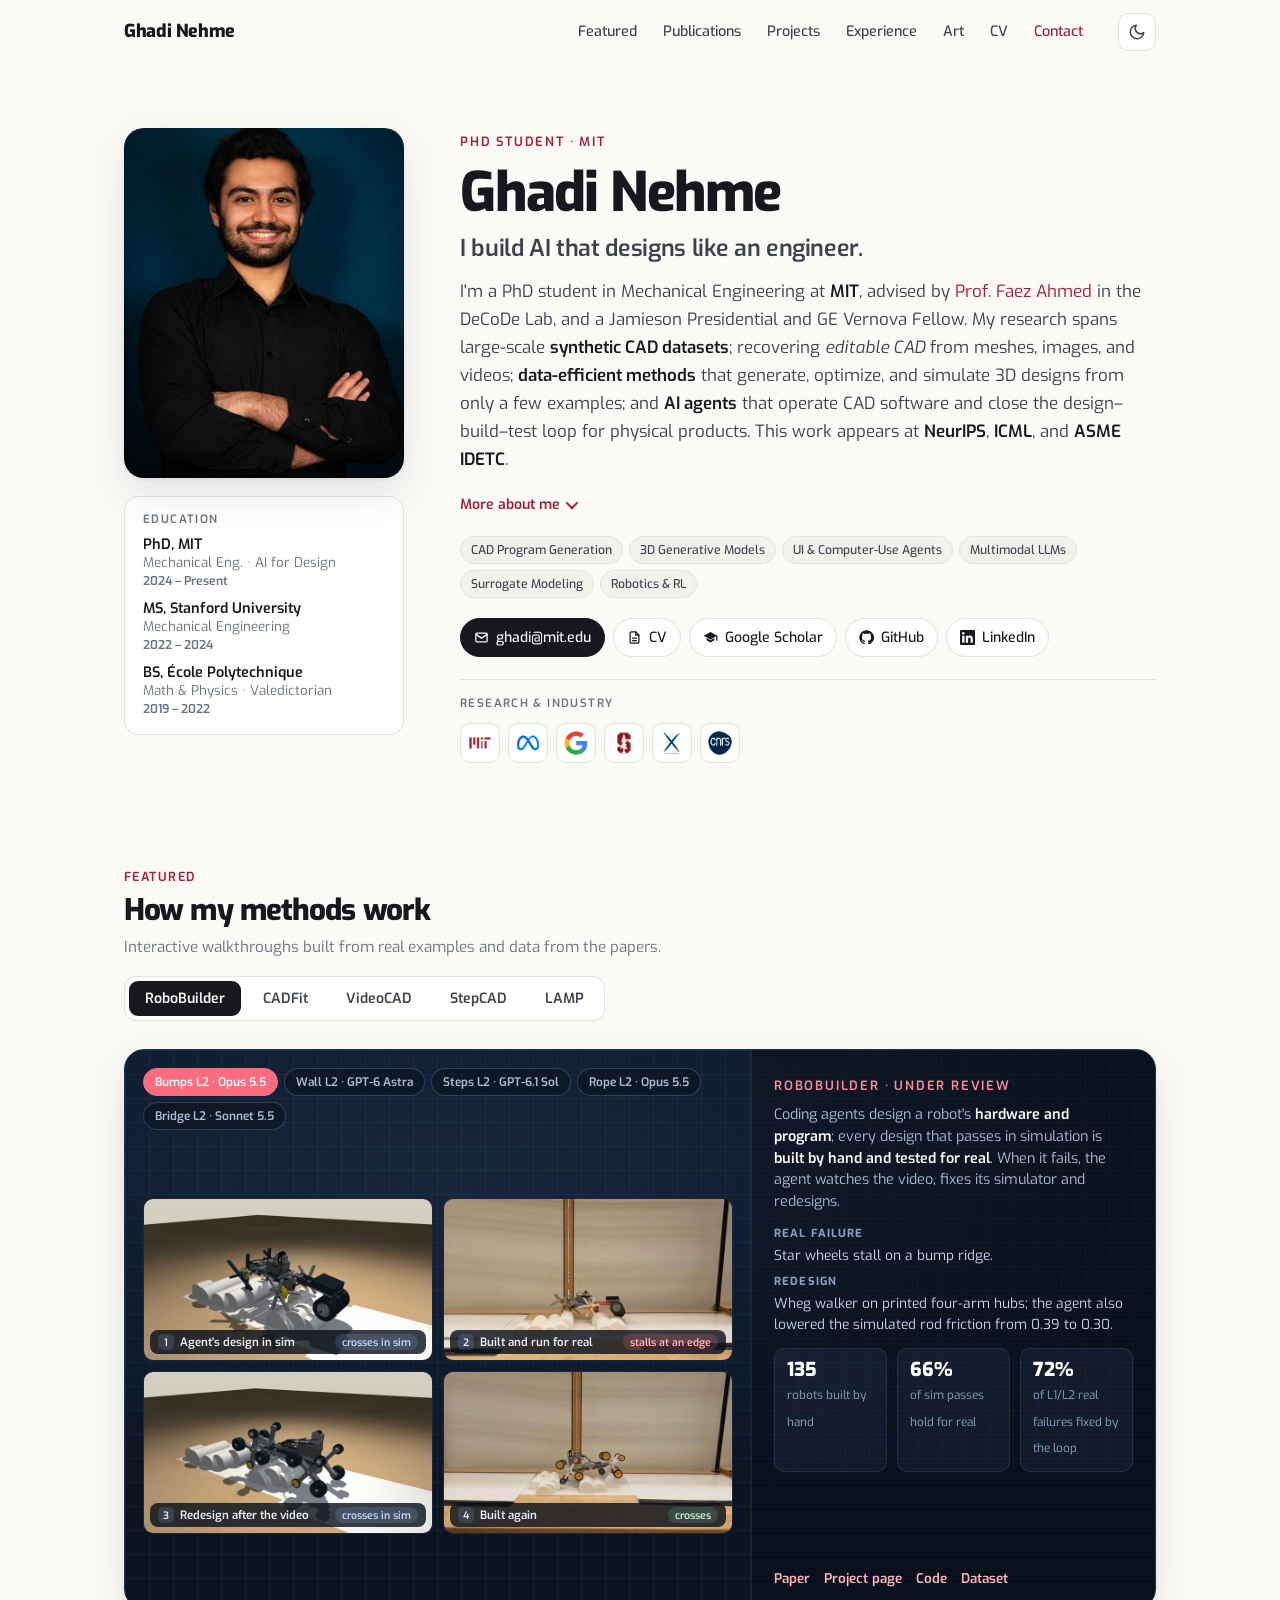
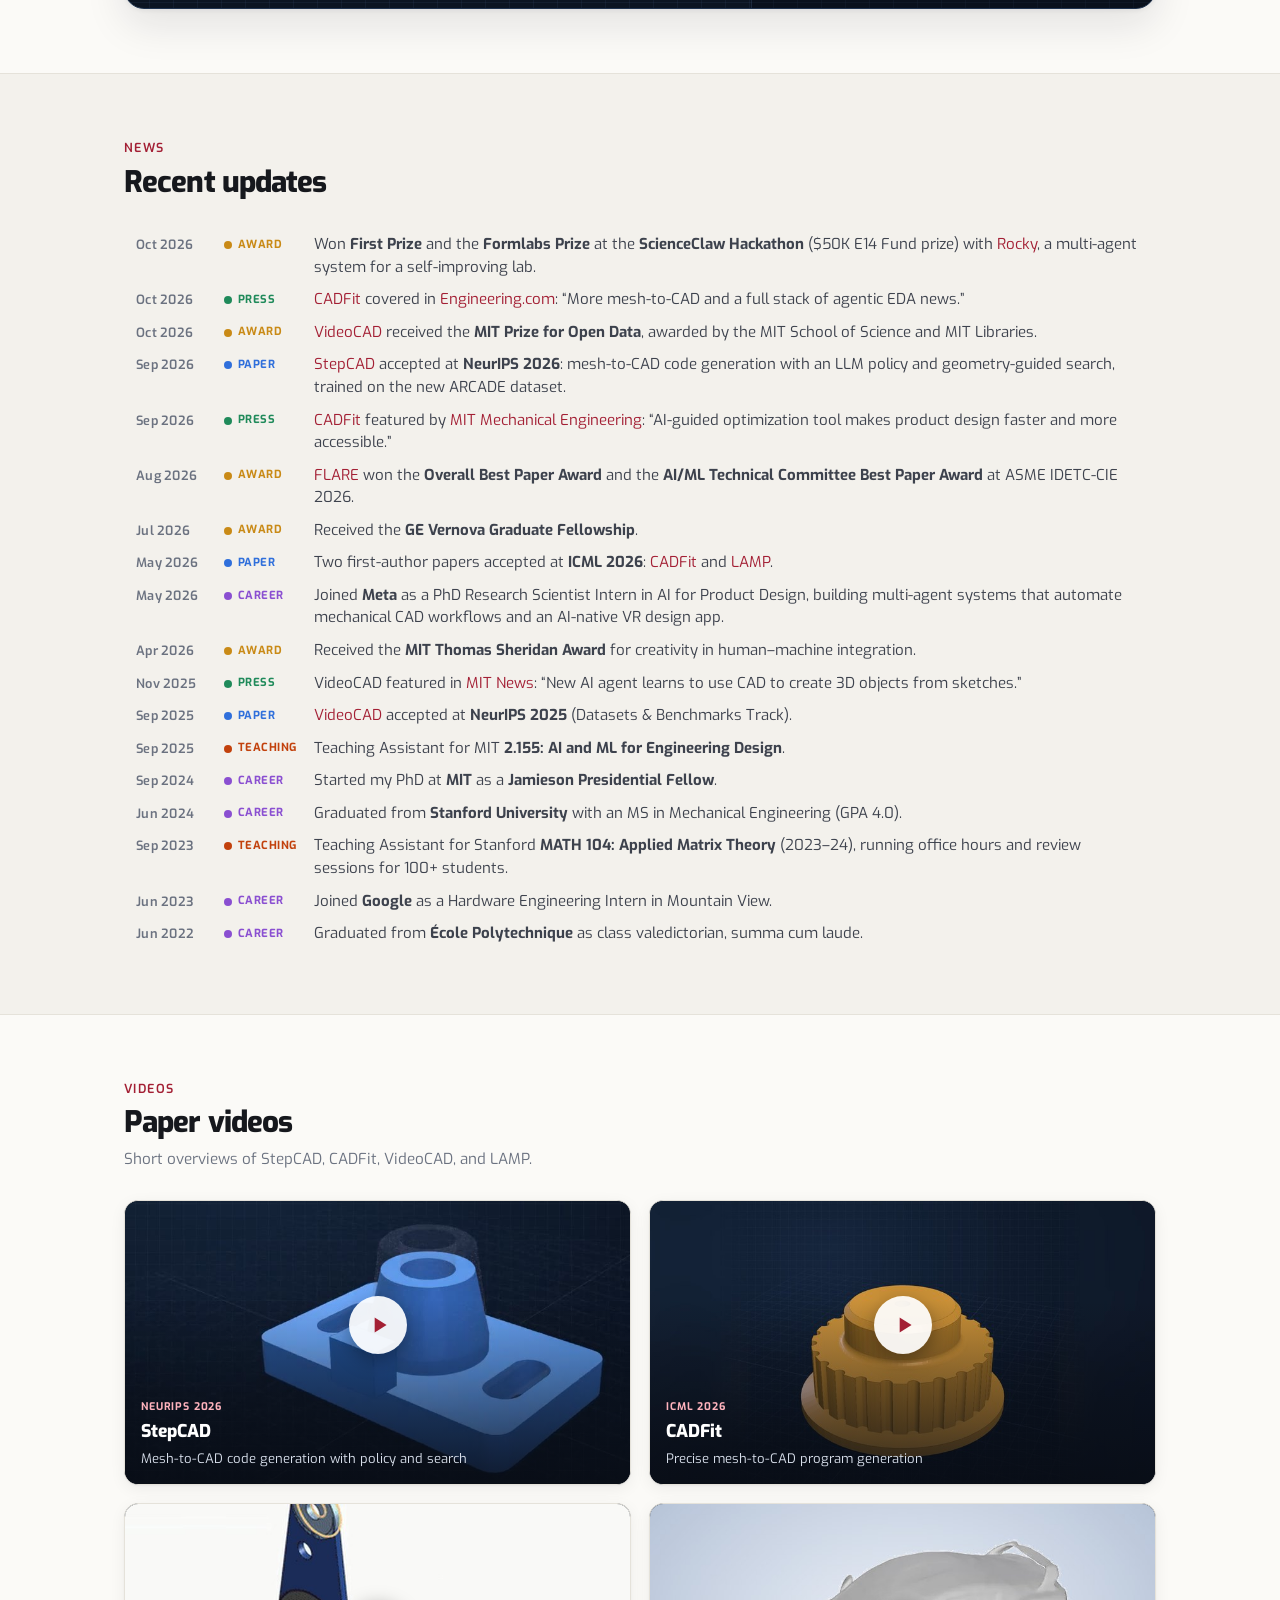
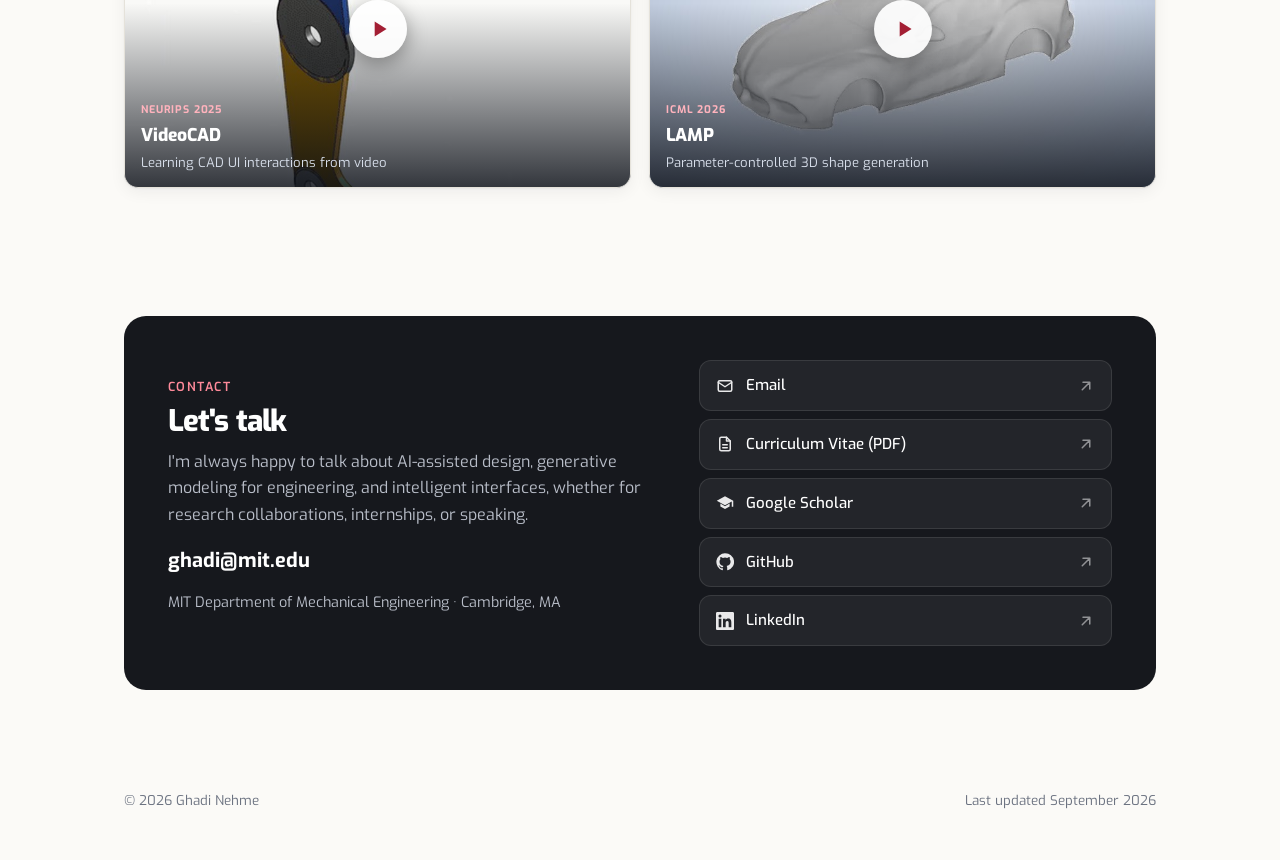
==== commit 6476bb04: "Add Rocky (ScienceClaw Hackathon first prize and Formlabs prize), Engineering.com news, updated CV C" ====
--- a/index.html
+++ b/index.html
@@ -369,6 +369,8 @@
       </div>
     </div>
     <ul class="news" id="newsList">
+      <li><time>Oct 2026</time><span class="cat cat-award">Award</span><div>Won <b>First Prize</b> and the <b>Formlabs Prize</b> at the <b>ScienceClaw Hackathon</b> ($50K E14 Fund prize) with <a href="https://www.sundai.club/projects/259652bb-5a3a-42c0-8eb2-e3a980bbf4c9" target="_blank" rel="noopener">Rocky</a>, a multi-agent system for a self-improving lab.</div></li>
+      <li><time>Oct 2026</time><span class="cat cat-press">Press</span><div><a href="publications.html#pub-cadfit">CADFit</a> covered in <a href="https://www.engineering.com/more-mesh-to-cad-and-a-full-stack-of-agentic-eda-news/" target="_blank" rel="noopener">Engineering.com</a>: “More mesh-to-CAD and a full stack of agentic EDA news.”</div></li>
       <li><time>Oct 2026</time><span class="cat cat-award">Award</span><div><a href="publications.html#pub-videocad">VideoCAD</a> received the <b>MIT Prize for Open Data</b>, awarded by the MIT School of Science and MIT Libraries.</div></li>
       <li><time>Sep 2026</time><span class="cat cat-paper">Paper</span><div><a href="publications.html#pub-stepcad">StepCAD</a> accepted at <b>NeurIPS 2026</b>: mesh-to-CAD code generation with an LLM policy and geometry-guided search, trained on the new ARCADE dataset.</div></li>
       <li><time>Sep 2026</time><span class="cat cat-press">Press</span><div><a href="publications.html#pub-cadfit">CADFit</a> featured by <a href="https://meche.mit.edu/news-media/ai-guided-optimization-tool-makes-product-design-faster-and-more-accessible" target="_blank" rel="noopener">MIT Mechanical Engineering</a>: “AI-guided optimization tool makes product design faster and more accessible.”</div></li>
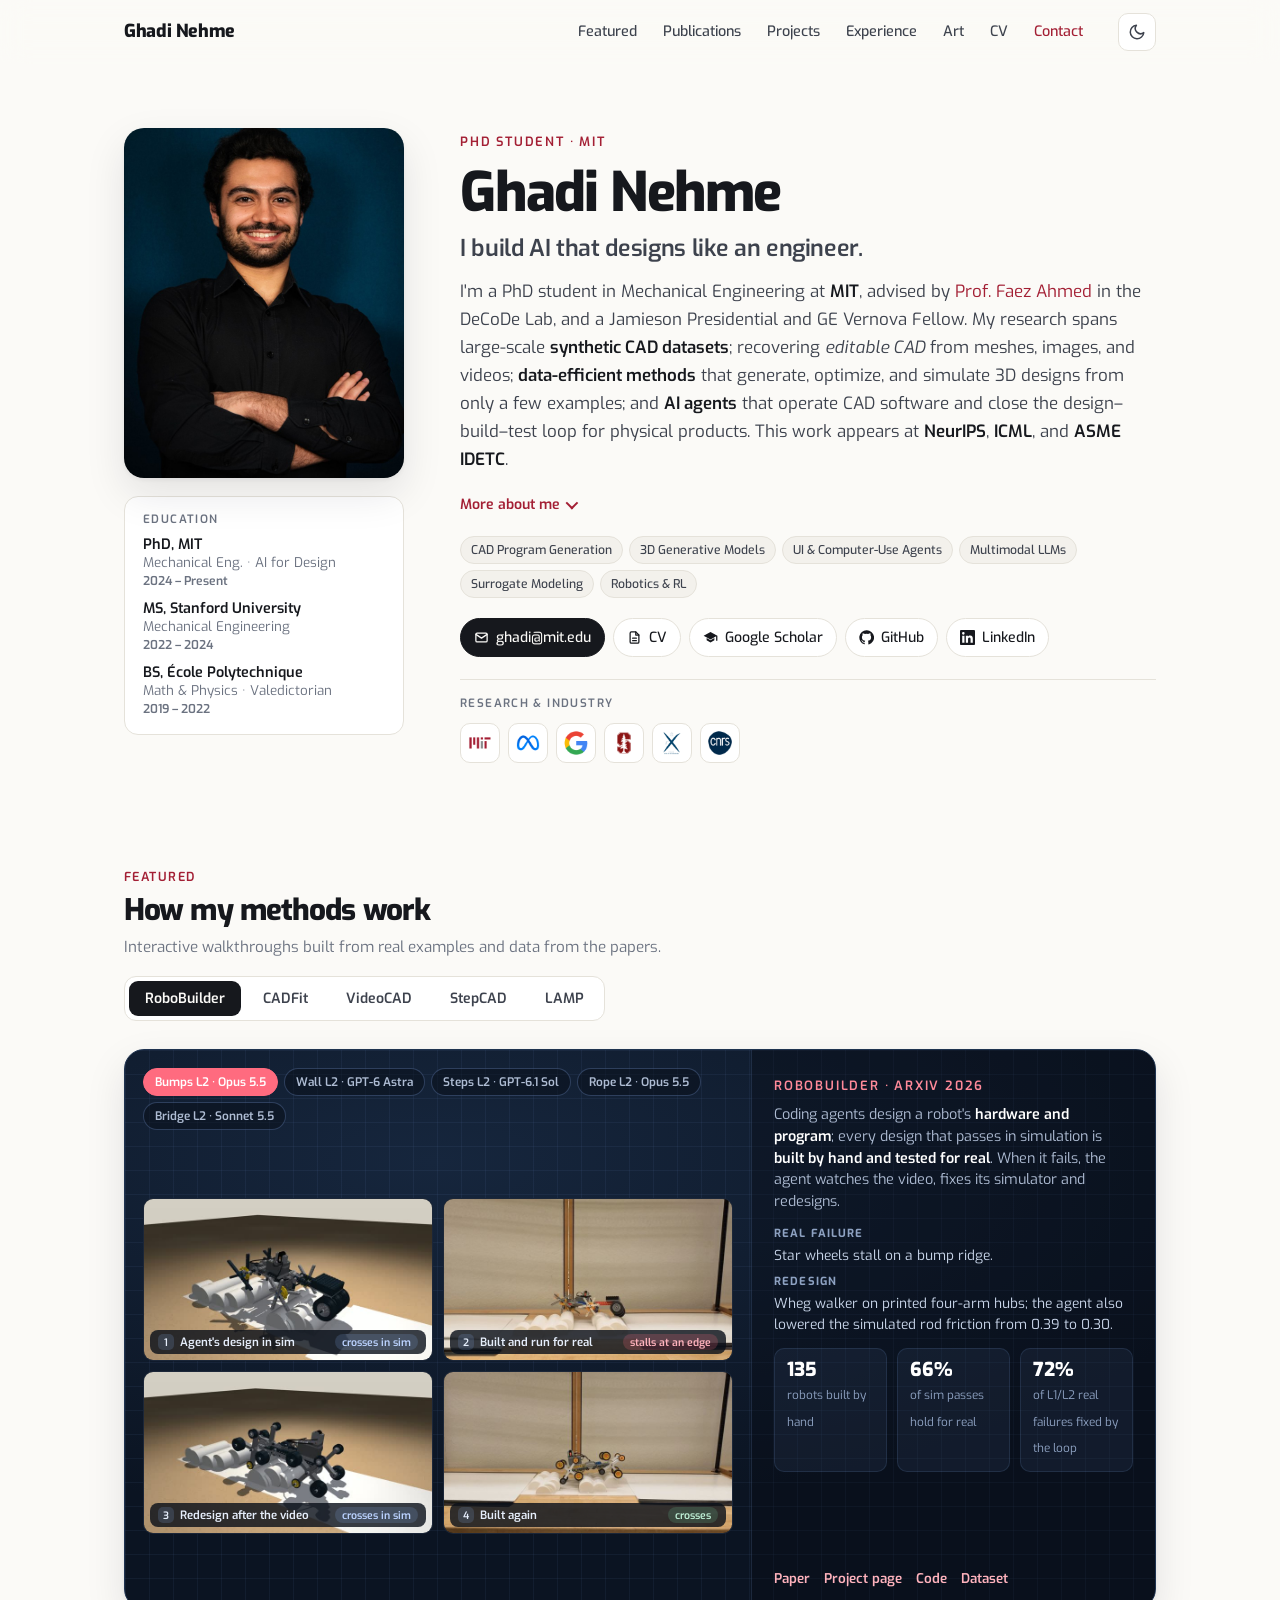
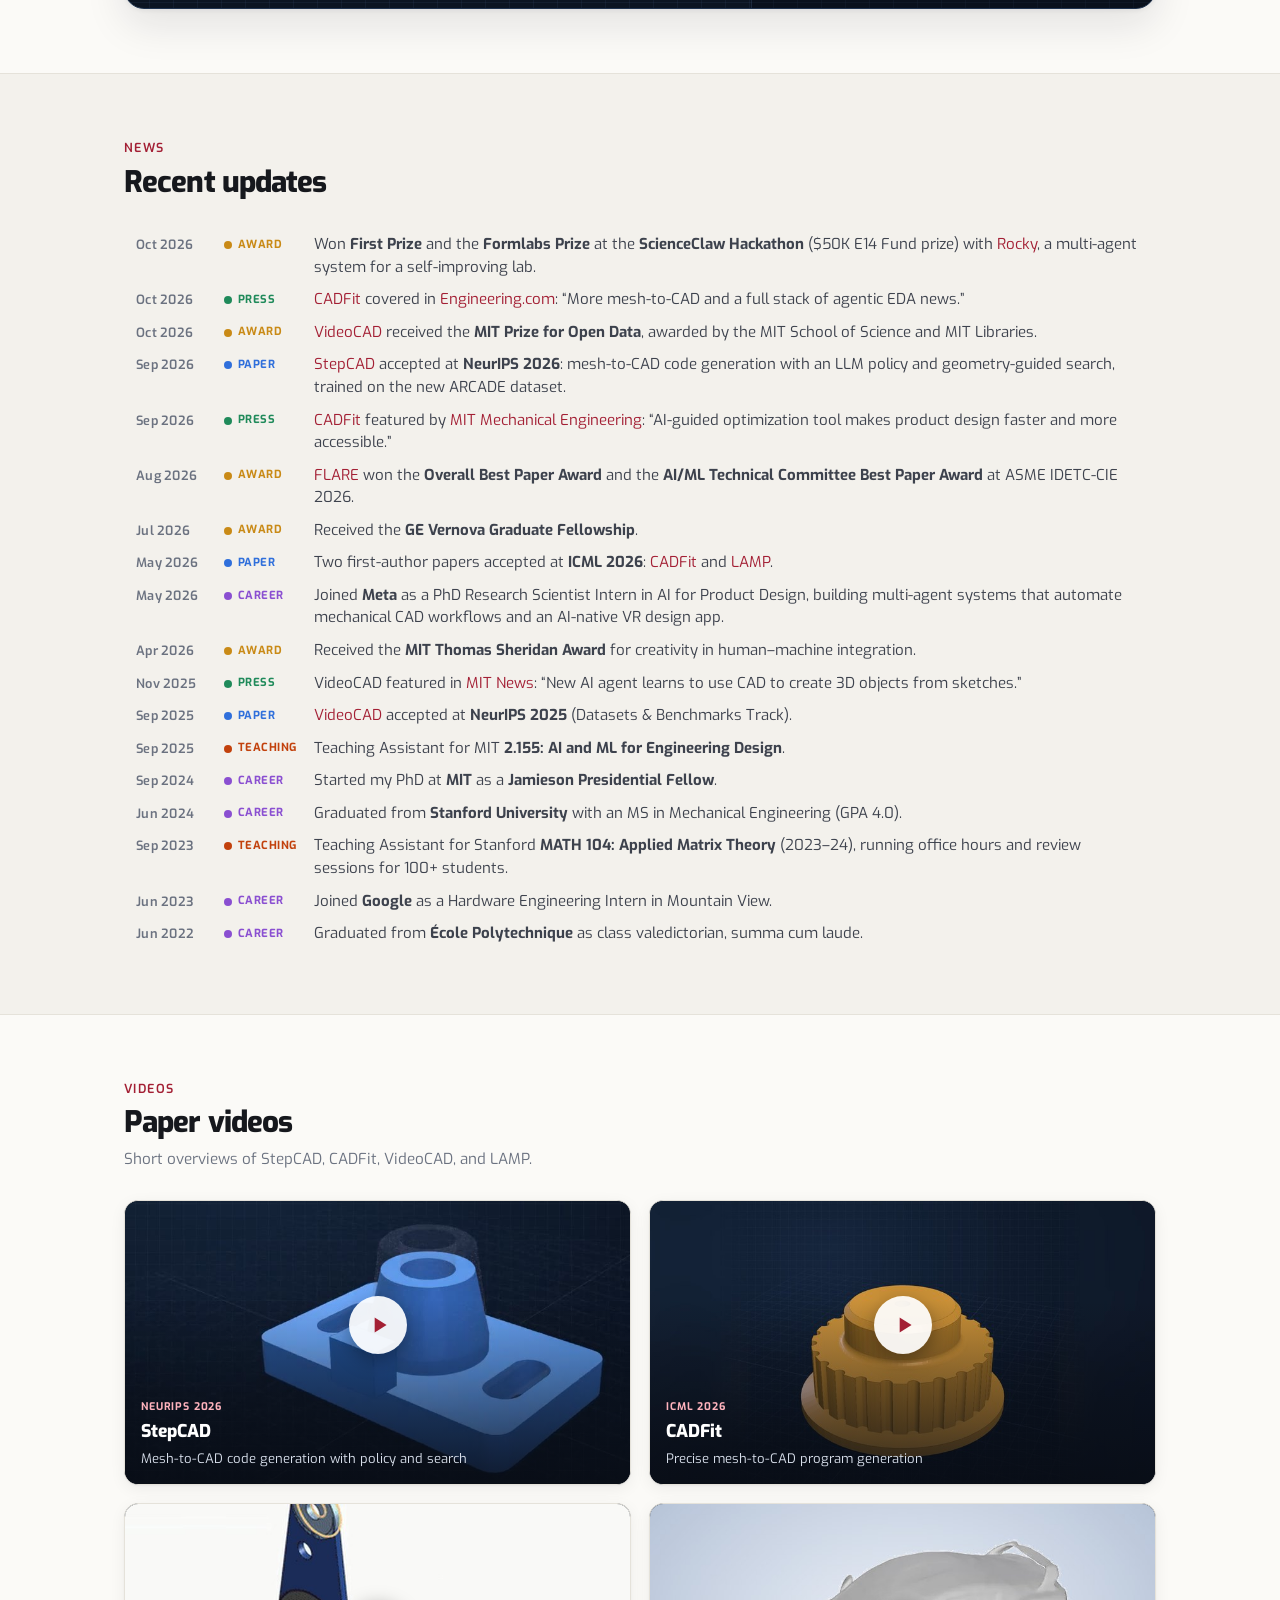
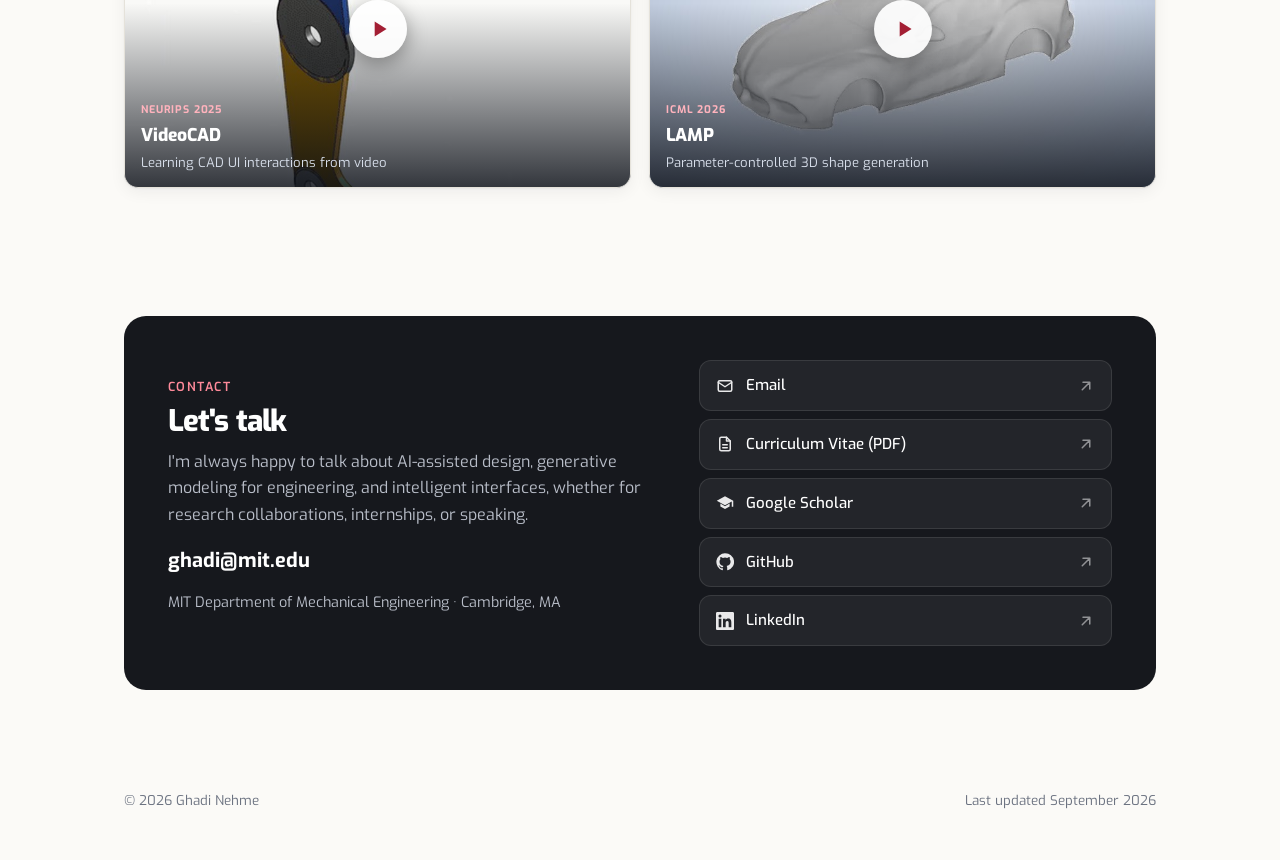
==== commit 63e2519e: "RoboBuilder: add arXiv 2611.23855; CV update Co-Authored-By: Claude Opus 5.5 <noreply@anthropic.com>" ====
--- a/index.html
+++ b/index.html
@@ -232,7 +232,7 @@
       </div>
       <aside class="sc-side">
         <div class="sc-head">
-          <span class="eyebrow">RoboBuilder · Under review</span>
+          <span class="eyebrow">RoboBuilder · arXiv 2026</span>
           <p>Coding agents design a robot's <em>hardware and program</em>; every design that passes in simulation is <em>built by hand and tested for real</em>. When it fails, the agent watches the video, fixes its simulator and redesigns.</p>
         </div>
         <dl class="rb-story">
@@ -240,7 +240,7 @@
           <dt>Redesign</dt><dd id="rbRedesign"></dd>
         </dl>
         <div class="sc-stats"><div><b>135</b><span>robots built by hand</span></div><div><b>66%</b><span>of sim passes hold for real</span></div><div><b>72%</b><span>of L1/L2 real failures fixed by the loop</span></div></div>
-        <div class="sc-links"><a href="publications.html#pub-robobuilder">Paper</a><a href="https://ghadinehme.com/robobuilder.github.io/" target="_blank" rel="noopener">Project page</a><a href="https://github.com/ghadinehme/RoboBuilder" target="_blank" rel="noopener">Code</a><a href="https://huggingface.co/datasets/DeCoDELab/RoboBuilder" target="_blank" rel="noopener">Dataset</a></div>
+        <div class="sc-links"><a href="https://arxiv.org/abs/2611.23855" target="_blank" rel="noopener">Paper</a><a href="https://ghadinehme.com/robobuilder.github.io/" target="_blank" rel="noopener">Project page</a><a href="https://github.com/ghadinehme/RoboBuilder" target="_blank" rel="noopener">Code</a><a href="https://huggingface.co/datasets/DeCoDELab/RoboBuilder" target="_blank" rel="noopener">Dataset</a></div>
       </aside>
     </div>
 
